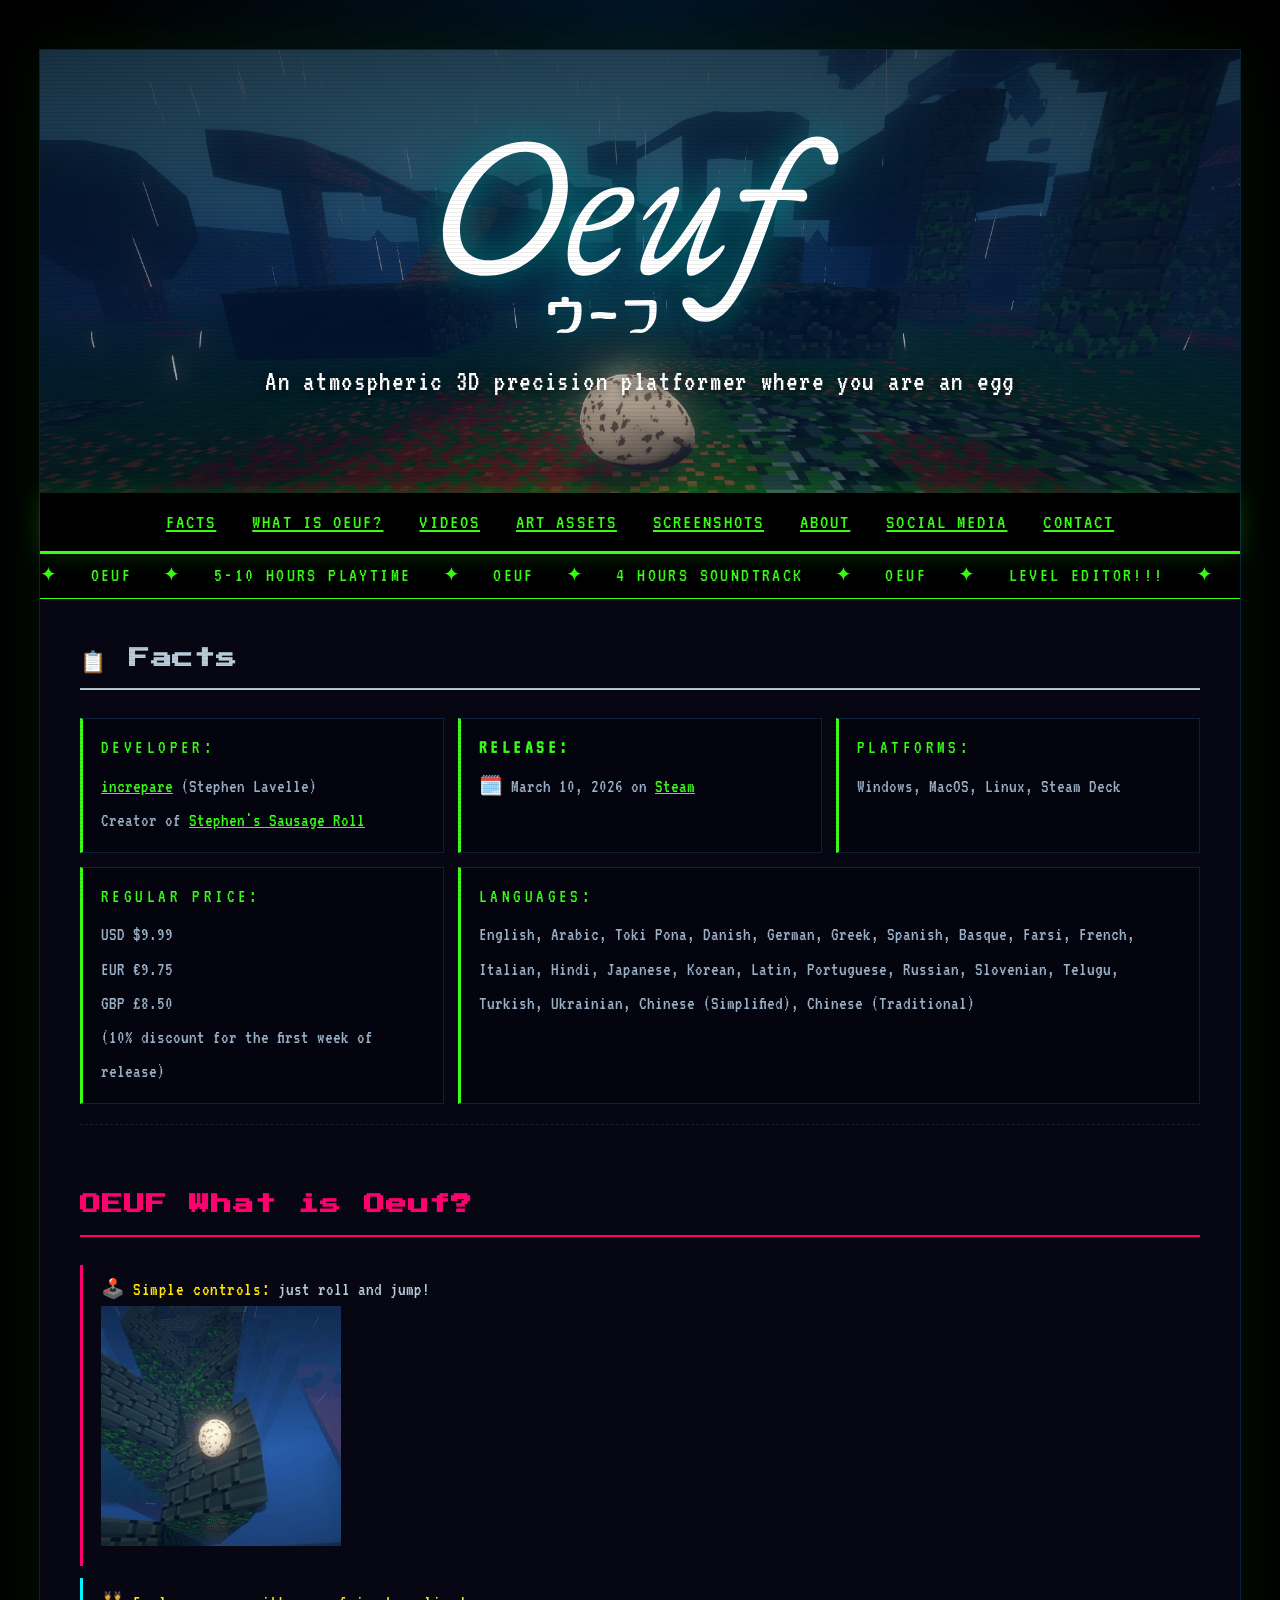
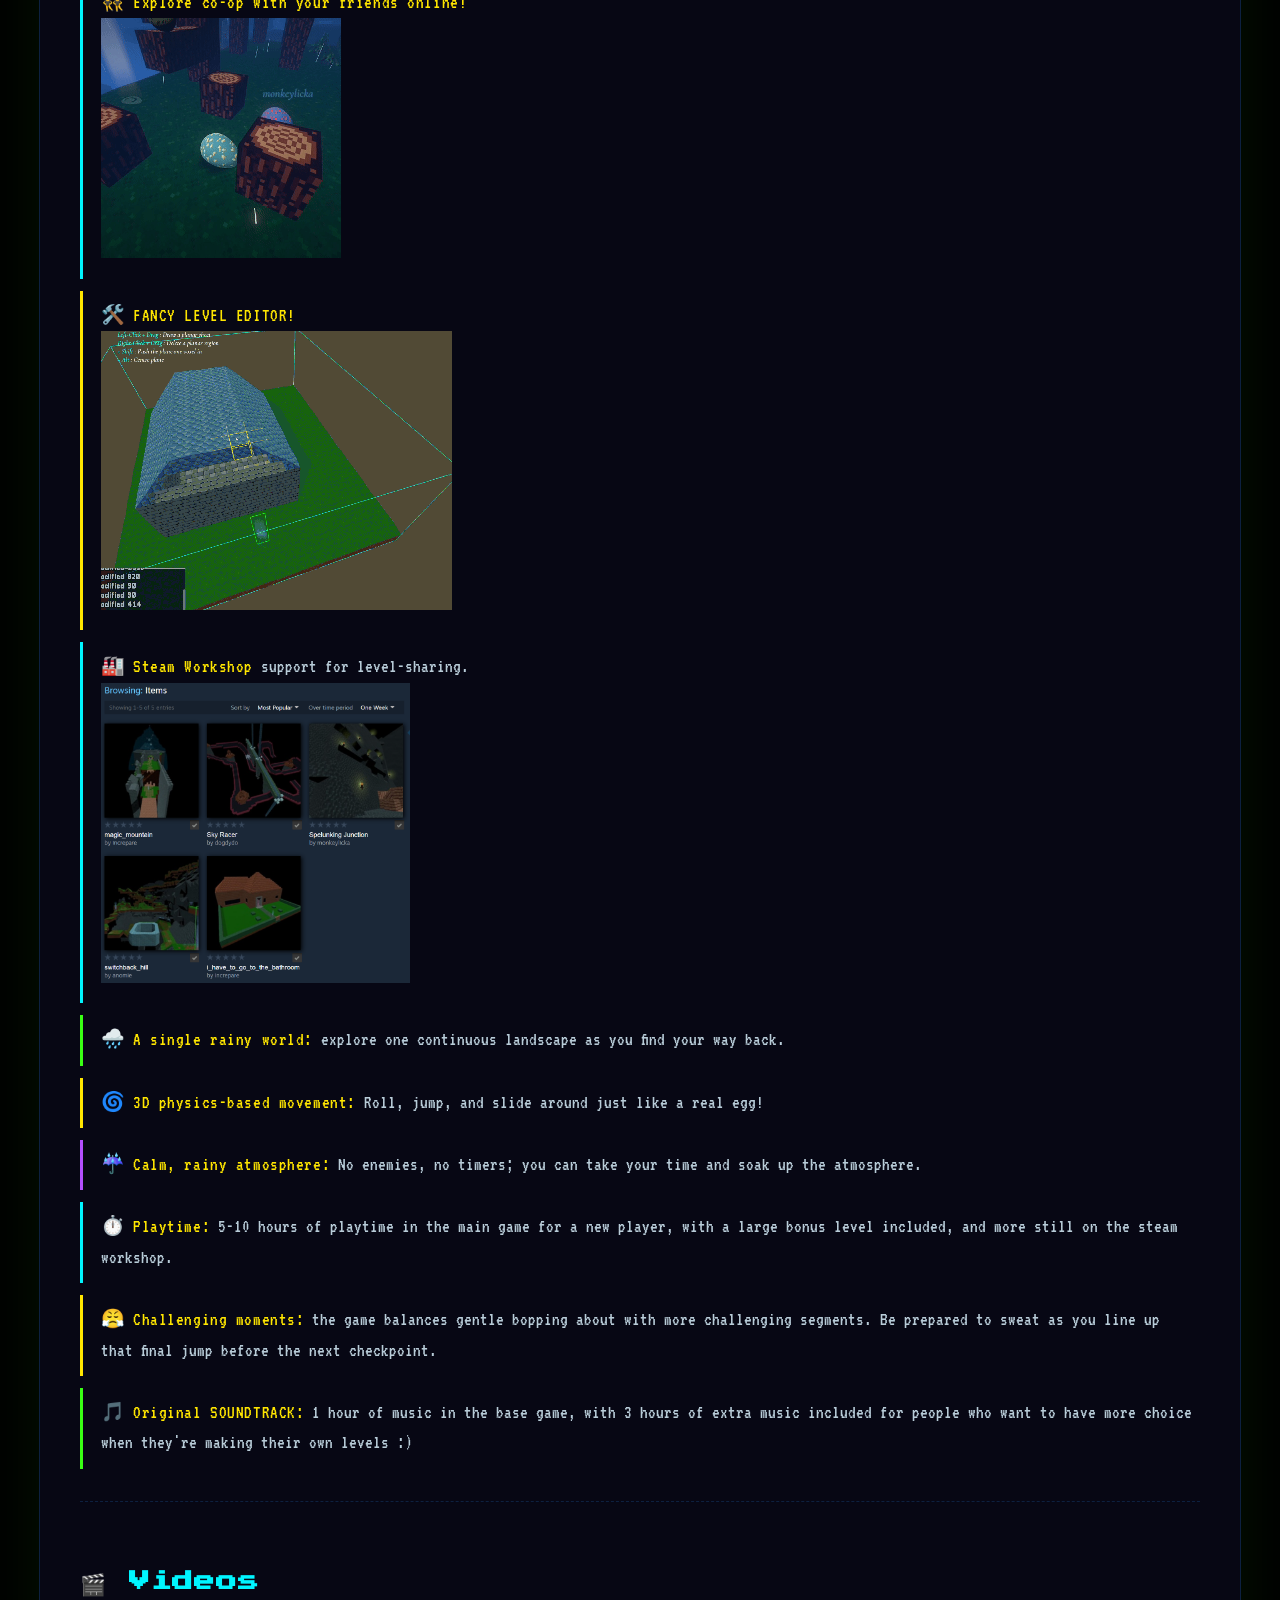
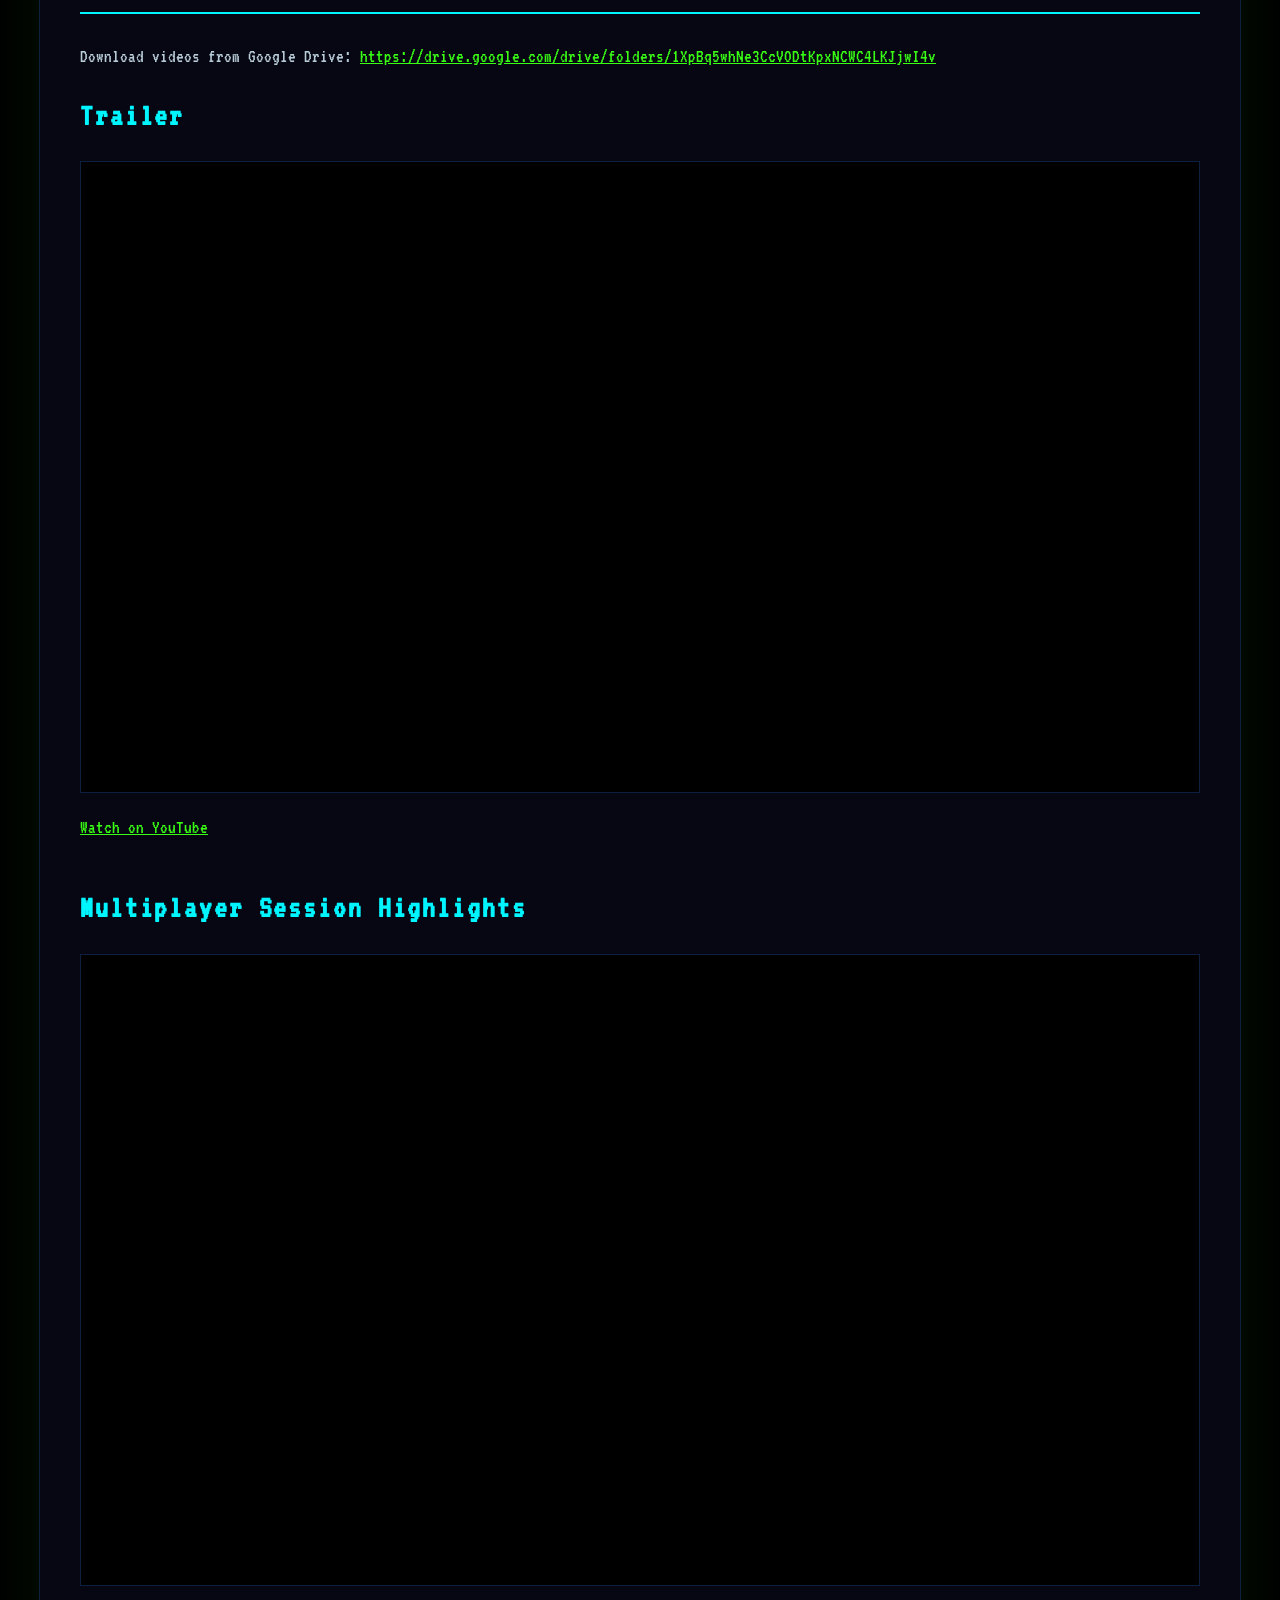
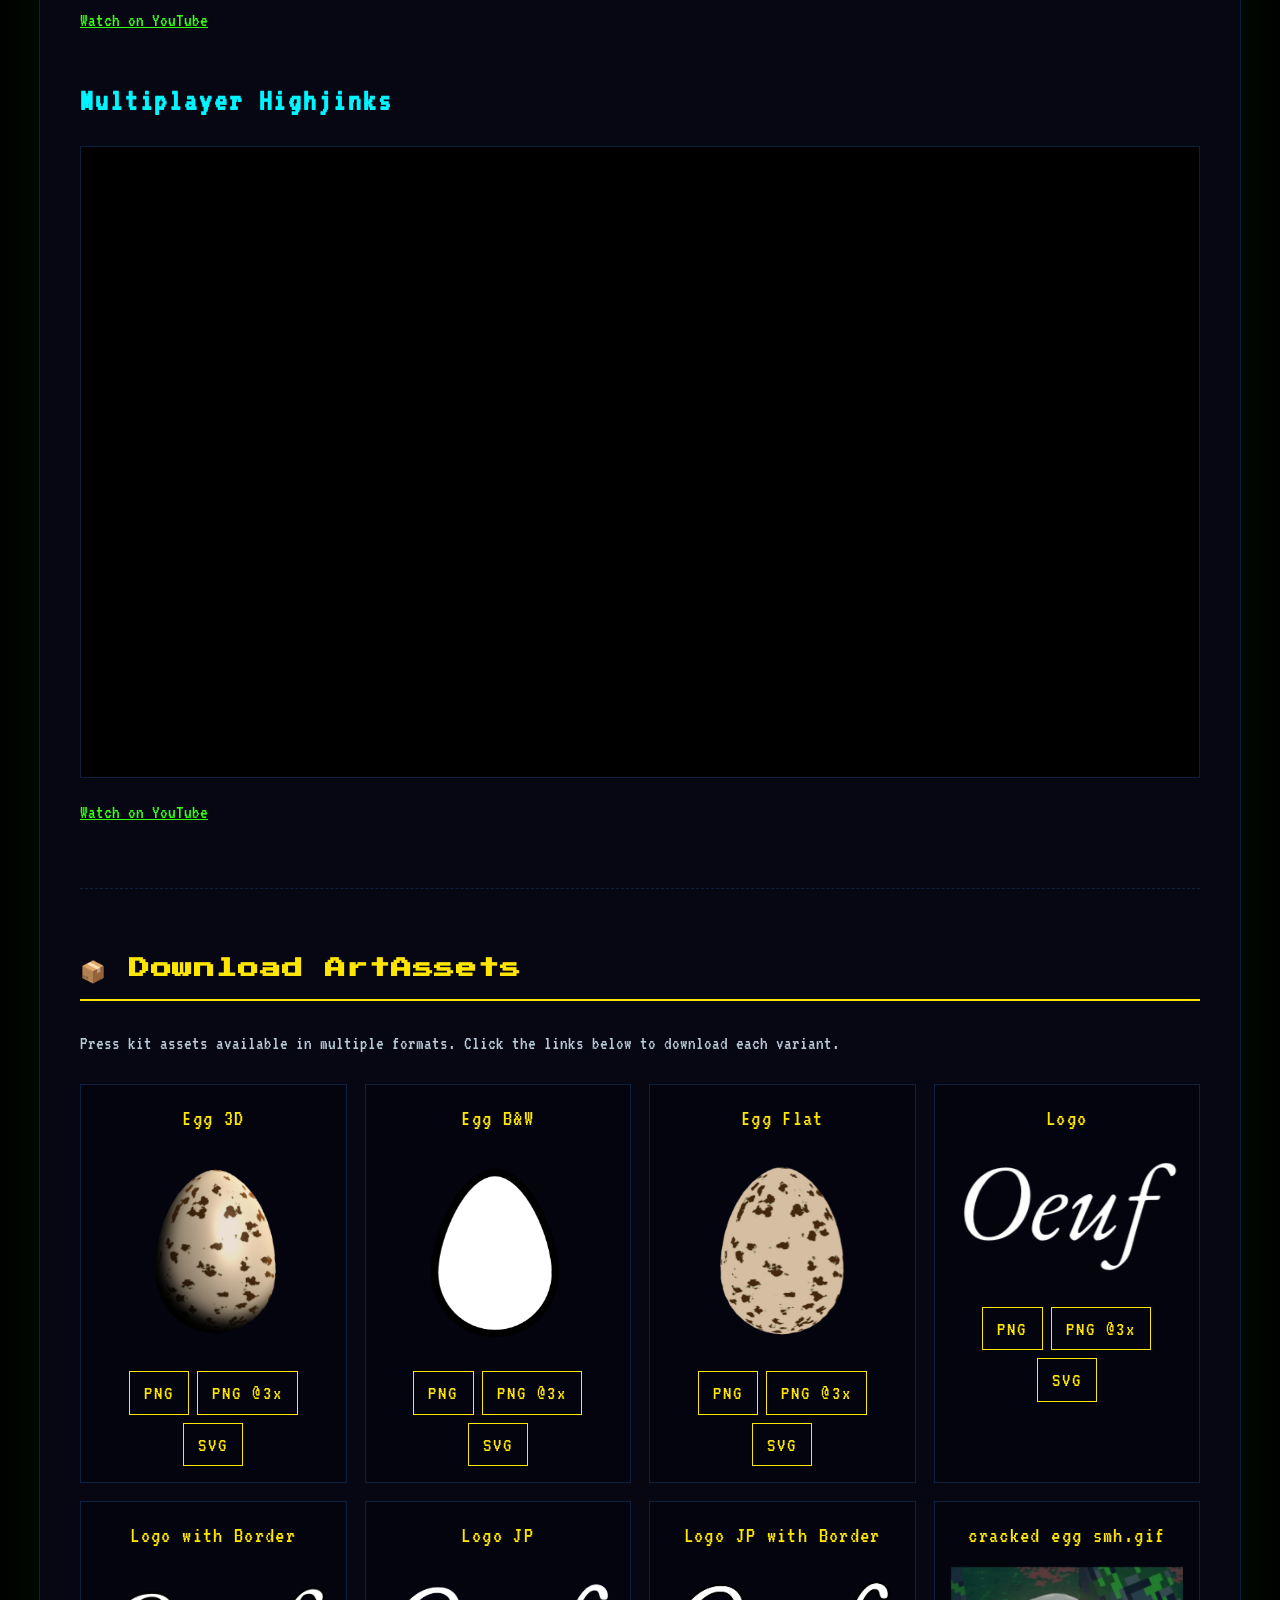
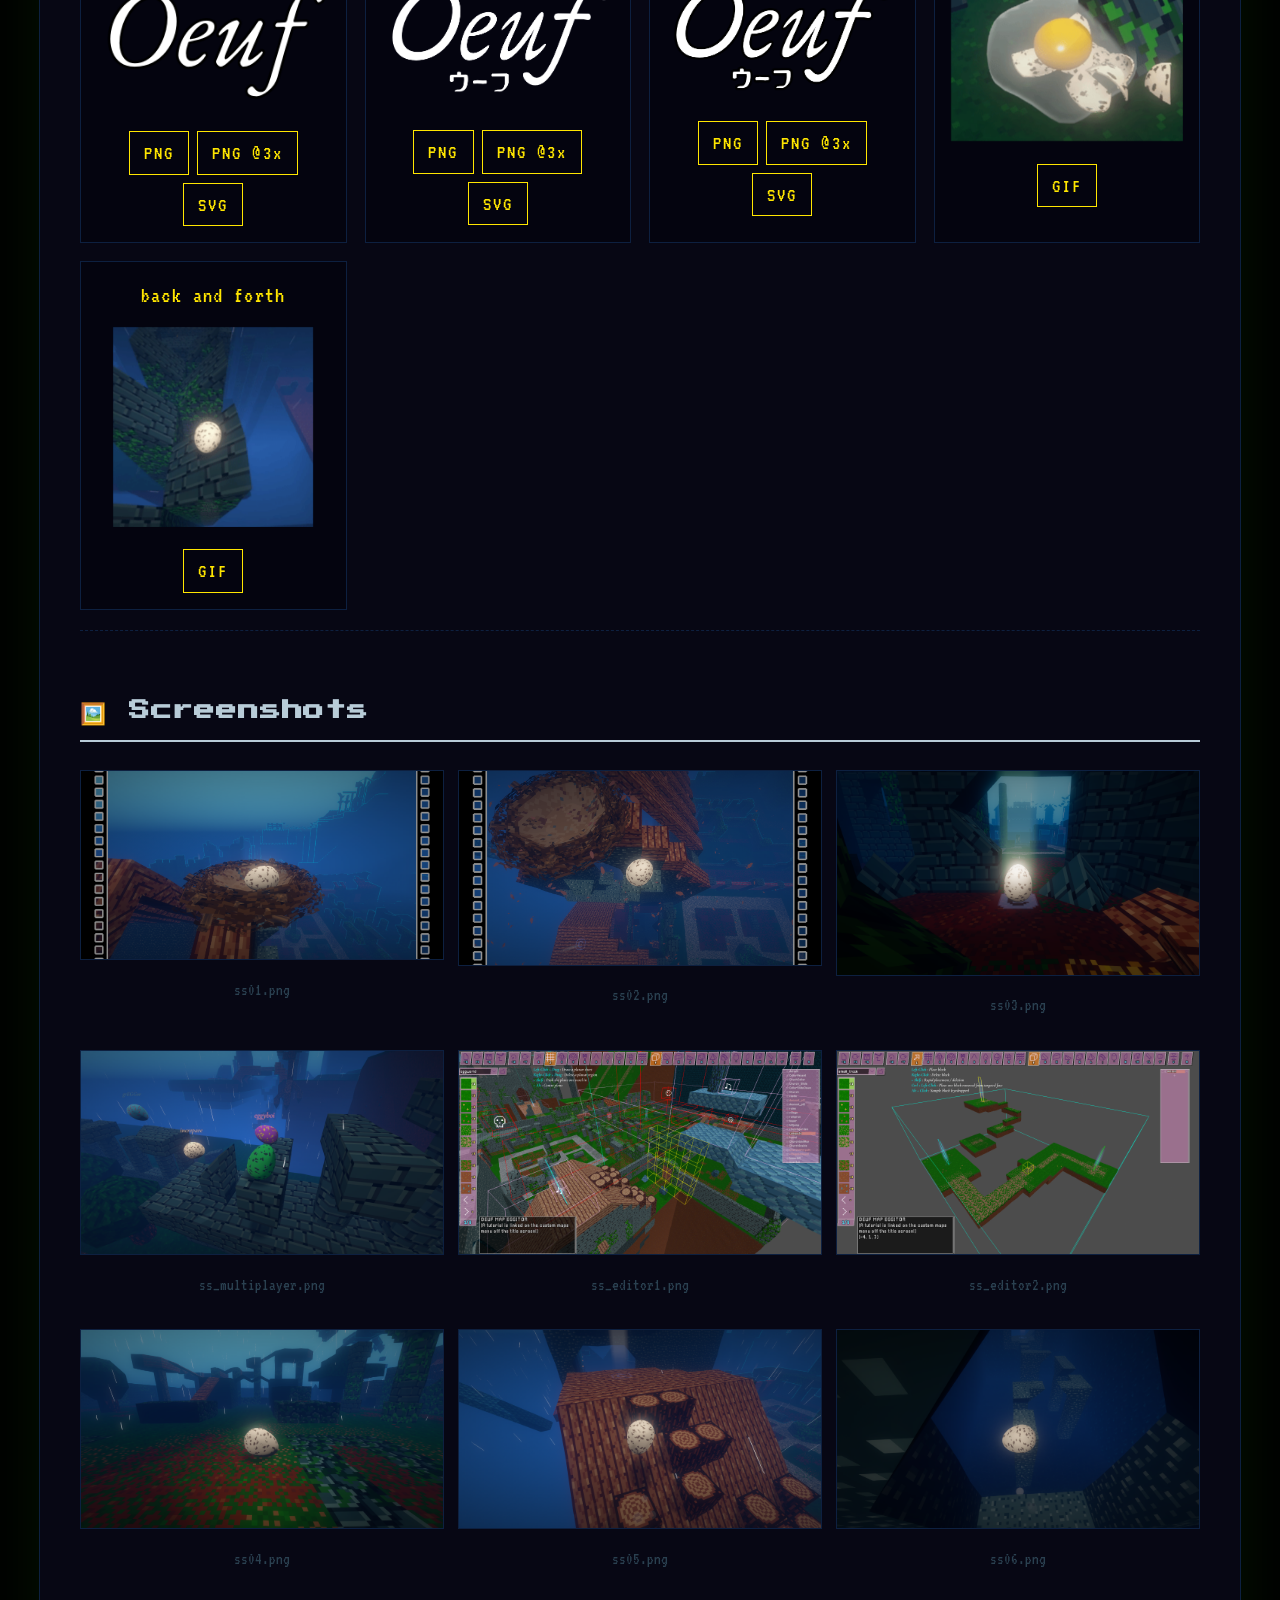
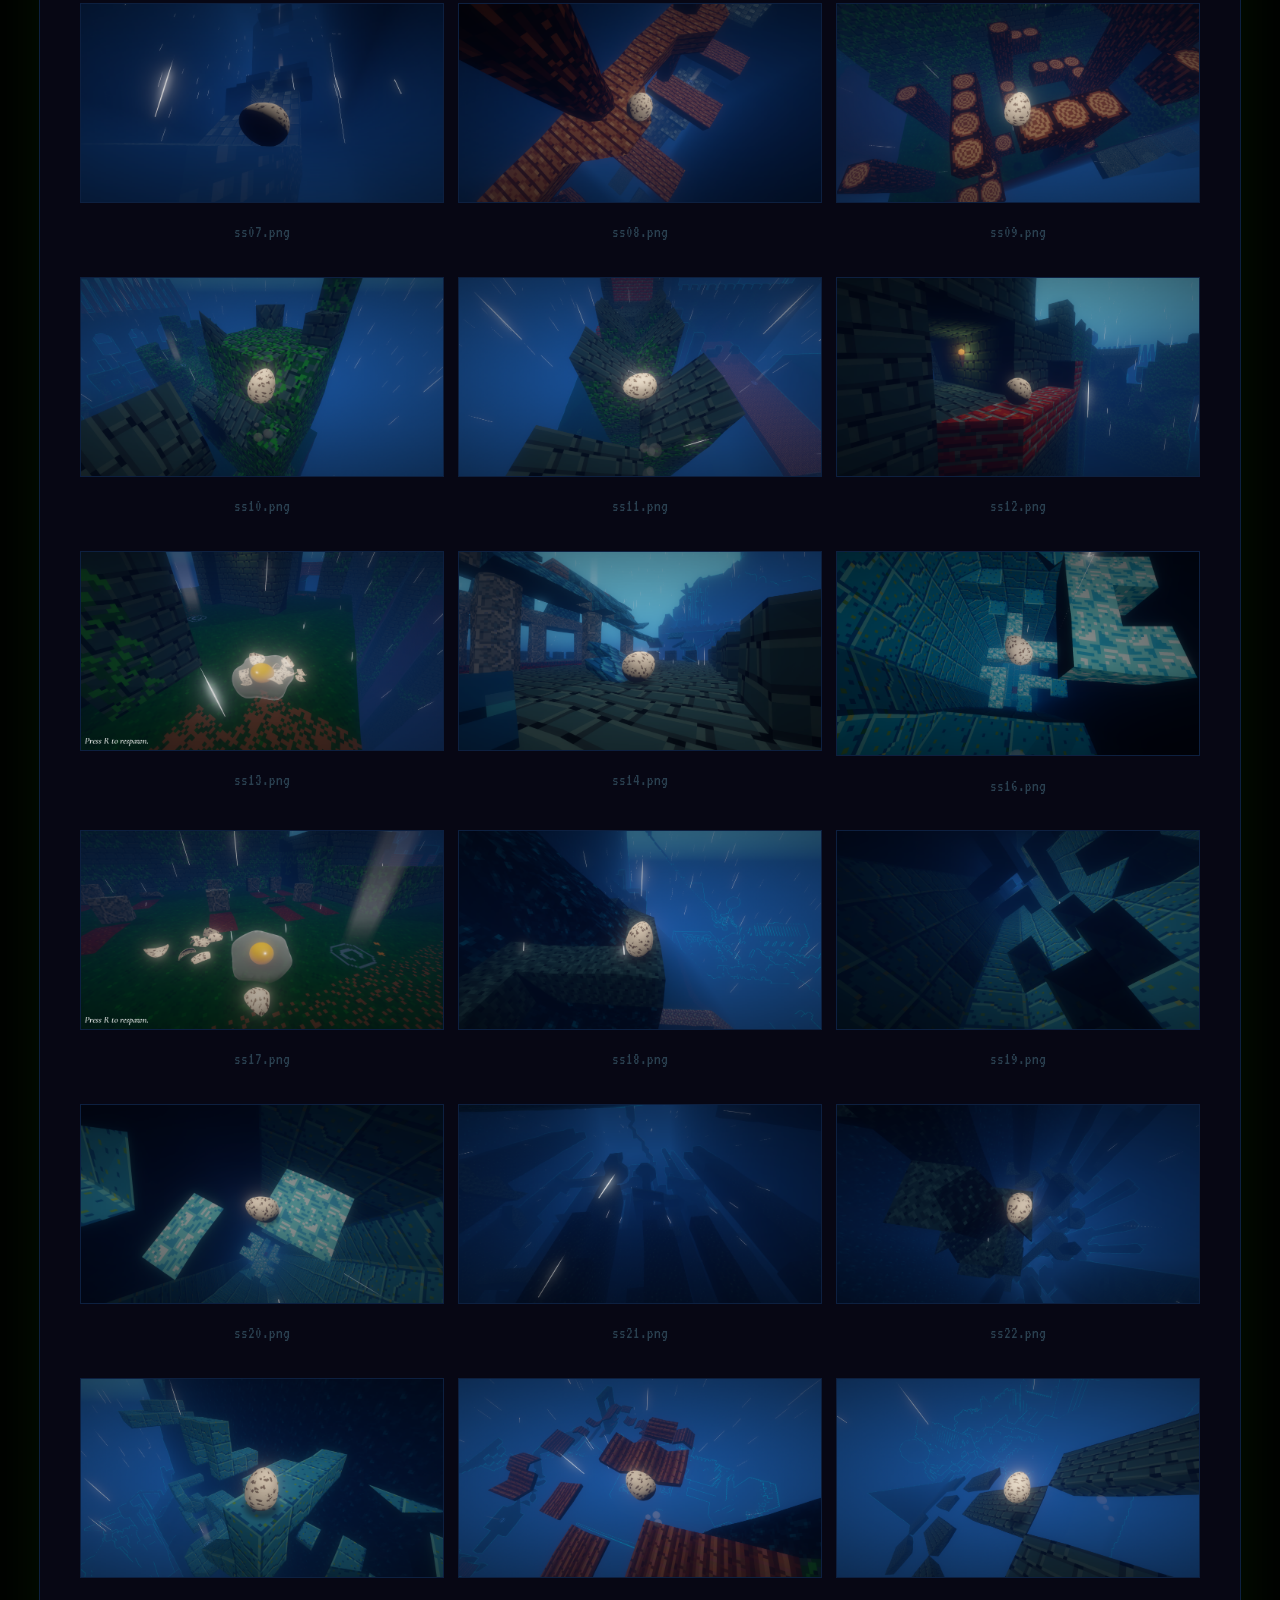
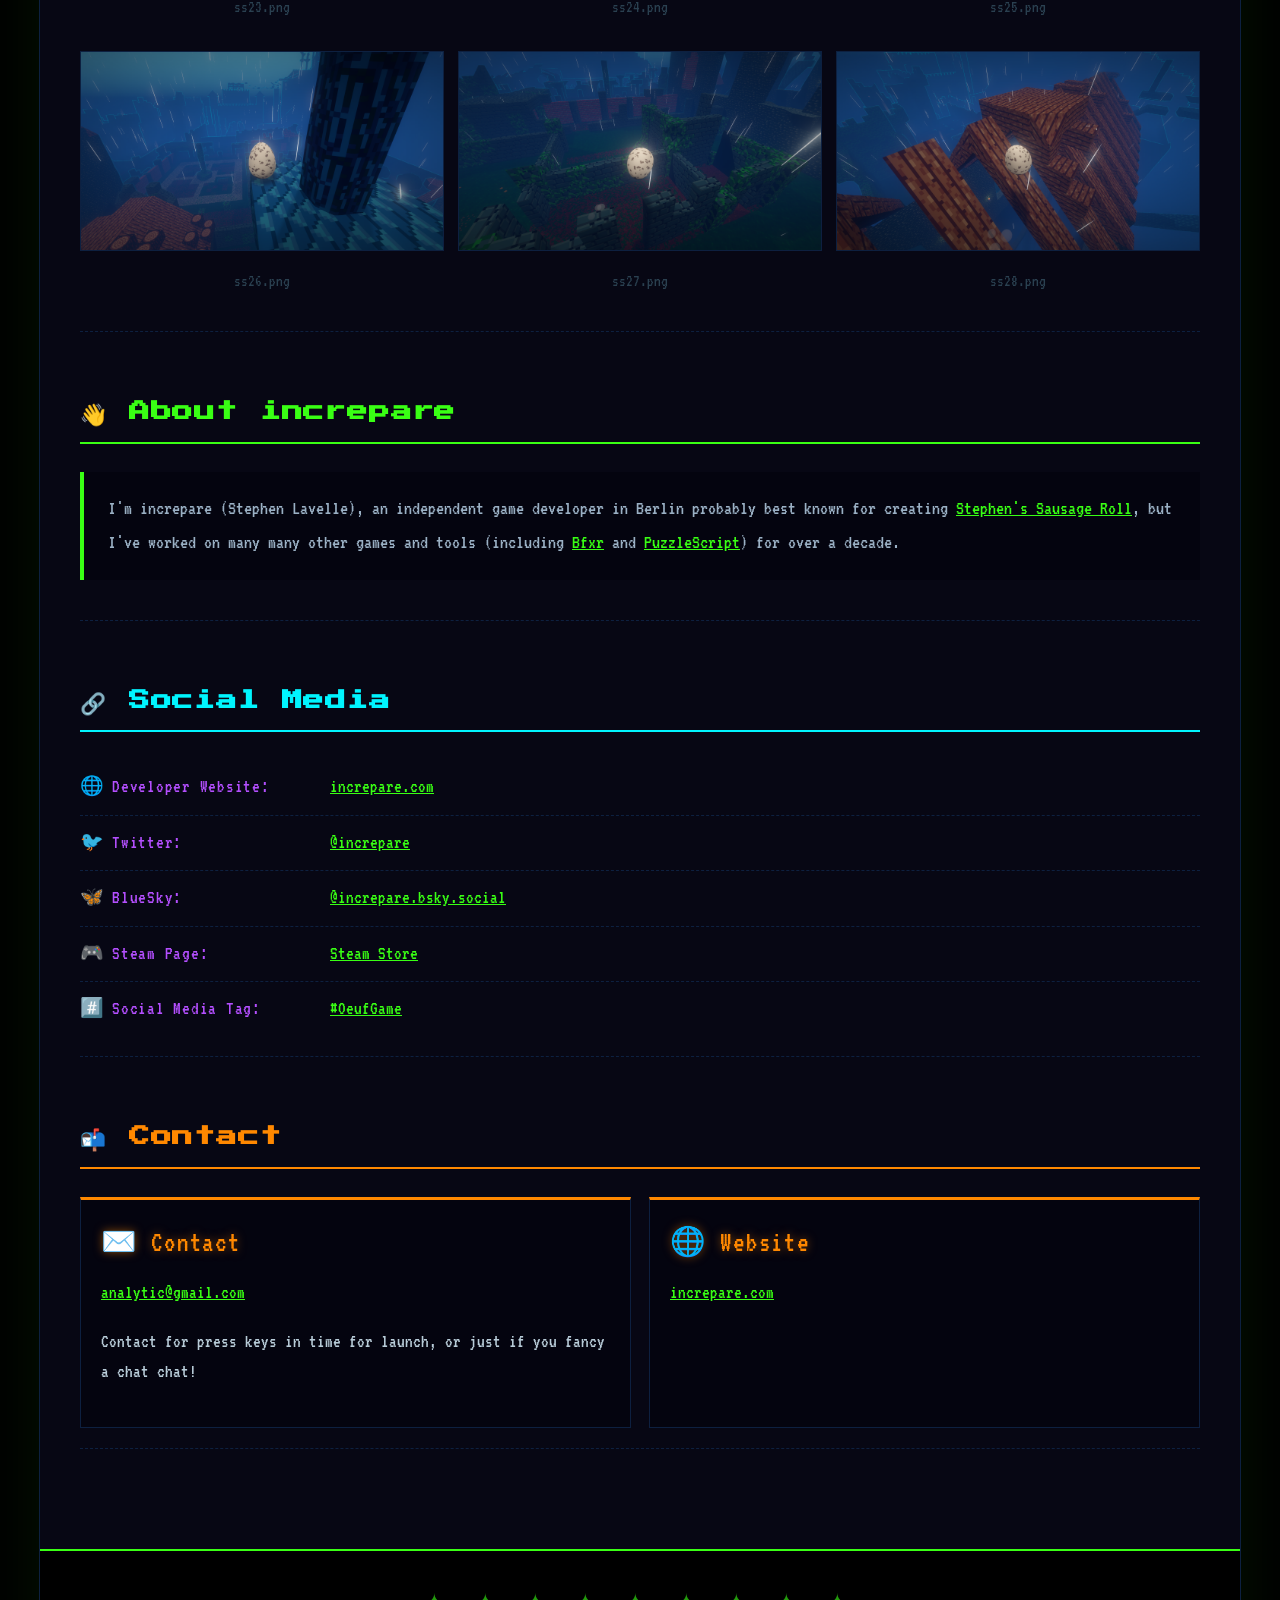
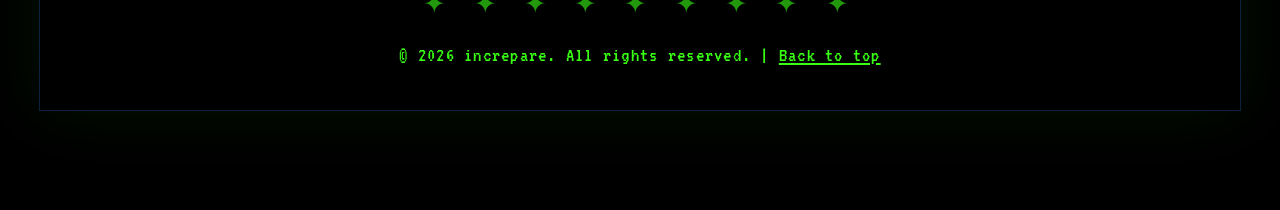
==== index.html @ 29a9c1d9 "Update index.html" ====
<!DOCTYPE html>
<html lang="en">
<head>
    <meta charset="UTF-8">
    <meta name="viewport" content="width=device-width, initial-scale=1.0">
    <meta name="description" content="Press Kit for Oeuf - An atmospheric 3D precision platformer by increpare">
    <title>Oeuf - Press Kit</title>
    <link rel="stylesheet" href="style.css">
    <link rel="preconnect" href="https://fonts.googleapis.com">
    <link rel="preconnect" href="https://fonts.gstatic.com" crossorigin>
    <link href="https://fonts.googleapis.com/css2?family=Press+Start+2P&family=VT323&display=swap" rel="stylesheet">
</head>
<body>
    <div class="container">
        <header>
            <img src="images/OeufJpLogo.svg" alt="Oeuf">
            <p class="tagline">An atmospheric 3D precision platformer where you are an egg</p>
        </header>

        <nav>
            <ul>
                <li><a href="#facts">Facts</a></li>
                <li><a href="#features">What is Oeuf?</a></li>
                <li><a href="#videos">Videos</a></li>
                <li><a href="#assets">Art Assets</a></li>
                <li><a href="#Screenshots">Screenshots</a></li>
                <li><a href="#about">About</a></li>
                <li><a href="#additional">Social Media</a></li>
                <li><a href="#contact">Contact</a></li>
            </ul>
        </nav>

        <div class="ticker-wrap">
            <div class="ticker-inner">
                <span class="ticker">✦ &nbsp; OEUF &nbsp; ✦ &nbsp; 5-10 HOURS PLAYTIME &nbsp; ✦ &nbsp; OEUF &nbsp; ✦ &nbsp; 4 HOURS SOUNDTRACK &nbsp; ✦ &nbsp; OEUF &nbsp; ✦ &nbsp; LEVEL EDITOR!!! &nbsp; ✦ &nbsp; OEUF &nbsp; ✦ &nbsp; STEAM WORKSHOP &nbsp; ✦ &nbsp; OEUF &nbsp; ✦ &nbsp; 5-10 HOURS PLAYTIME &nbsp; ✦ &nbsp; OEUF &nbsp; ✦ &nbsp; 4 HOURS SOUNDTRACK &nbsp; ✦ &nbsp; OEUF &nbsp; ✦ &nbsp; LEVEL EDITOR!!! &nbsp; ✦ &nbsp; OEUF &nbsp; ✦ &nbsp; STEAM WORKSHOP &nbsp; ✦ &nbsp;</span><span class="ticker">✦ &nbsp; OEUF &nbsp; ✦ &nbsp; 5-10 HOURS PLAYTIME &nbsp; ✦ &nbsp; OEUF &nbsp; ✦ &nbsp; 4 HOURS SOUNDTRACK &nbsp; ✦ &nbsp; OEUF &nbsp; ✦ &nbsp; LEVEL EDITOR!!! &nbsp; ✦ &nbsp; OEUF &nbsp; ✦ &nbsp; STEAM WORKSHOP &nbsp; ✦ &nbsp; OEUF &nbsp; ✦ &nbsp; 5-10 HOURS PLAYTIME &nbsp; ✦ &nbsp; OEUF &nbsp; ✦ &nbsp; 4 HOURS SOUNDTRACK &nbsp; ✦ &nbsp; OEUF &nbsp; ✦ &nbsp; LEVEL EDITOR!!! &nbsp; ✦ &nbsp; OEUF &nbsp; ✦ &nbsp; STEAM WORKSHOP &nbsp; ✦ &nbsp;</span>
            </div>
        </div>

        <main>
            <section id="facts">
                <h2>📋 Facts</h2>
                <div class="factsheet-grid">
                    <div class="fact-item">
                        <h3>Developer:</h3>
                        <p><a href="https://www.increpare.com">increpare</a> (Stephen Lavelle)<br>
                        Creator of <a href="https://store.steampowered.com/app/353540/Stephens_Sausage_Roll/">Stephen's Sausage Roll</a></p>
                    </div>
                    <div class="fact-item">
                        <h3><b>Release:</b></h3>
                        <p>🗓️ March 10, 2026 on <a href="https://store.steampowered.com/app/3831080/Oeuf/" target="_blank">Steam</a></p>
                    </div>
                    <div class="fact-item">
                        <h3>Platforms:</h3>
                        <p>Windows, MacOS, Linux, Steam Deck</p>
                    </div>

                    <div class="fact-item">
                        <h3>Regular Price:</h3>
                        <p>USD $9.99<br>
                        EUR €9.75<br>
                        GBP £8.50<br>
                        (10% discount for the first week of release)</p>
                    </div>
                    <div class="fact-item fact-item-wide">
                        <h3>Languages:</h3>
                        <p>English, Arabic, Toki Pona, Danish, German, Greek, Spanish, Basque, Farsi, French, Italian, Hindi, Japanese, Korean, Latin, Portuguese, Russian, Slovenian, Telugu, Turkish, Ukrainian, Chinese (Simplified), Chinese (Traditional)</p>
                    </div>
                </div>
            </section>

            <section id="features">
                <h2>OEUF What is Oeuf?</h2>
                <ul class="features-list">
                    <li>🕹️ <strong>Simple controls:</strong> just roll and jump!<br>
                    <img src="assets/backforth.gif"></li>
                    <li>👯 <strong>Explore co-op with your friends online!</strong><br>
                    <img src="assets/multiplayer.gif"></li>
                    <li>🛠️ <strong>FANCY LEVEL EDITOR!</strong><br>
                    <img src="assets/editor_animation_sm.gif"></li>
                    <li>🏭 <strong>Steam Workshop</strong> support for level-sharing.<br>
                    <img src="images/workshop.png" height="300"></li>
                    <li>🌧️ <strong>A single rainy world:</strong> explore one continuous landscape as you find your way back.</li>
                    <li>🌀 <strong>3D physics-based movement:</strong> Roll, jump, and slide around just like a real egg!</li>
                    <li>☔ <strong>Calm, rainy atmosphere:</strong> No enemies, no timers; you can take your time and soak up the atmosphere.</li>
                    <li>⏱️ <strong>Playtime:</strong> 5-10 hours of playtime in the main game for a new player, with a large bonus level included, and more still on the steam workshop.</li>
                    <li>😤 <strong>Challenging moments:</strong> the game balances gentle bopping about with more challenging segments. Be prepared to sweat as you line up that final jump before the next checkpoint.</li>
                    <li>🎵 <strong>Original SOUNDTRACK:</strong> 1 hour of music in the base game, with 3 hours of extra music included for people who want to have more choice when they're making their own levels :)</li>
                </ul>
            </section>


            <section id="videos">
                <h2>🎬 Videos</h2>
                <p>Download videos from Google Drive: <a href="https://drive.google.com/drive/folders/1XpBq5whNe3CcVODtKpxNCWC4LKJjwI4v?usp=sharing" target="_blank">https://drive.google.com/drive/folders/1XpBq5whNe3CcVODtKpxNCWC4LKJjwI4v</a></p>

                <div class="video-item">
                    <h3>Trailer</h3>
                    
                    <div class="video-embed">
                        <iframe width="560" height="315" src="https://www.youtube.com/embed/gvrTzAA374o?si=YtjkuZ95uOL0kOFa" title="YouTube video player" frameborder="0" allow="accelerometer; autoplay; clipboard-write; encrypted-media; gyroscope; picture-in-picture; web-share" referrerpolicy="strict-origin-when-cross-origin" allowfullscreen></iframe>
                    </div>
                    <p><a href="https://www.youtube.com/watch?v=gvrTzAA374o" target="_blank">Watch on YouTube</a></p>
                </div>

                <div class="video-item">
                    <h3>Multiplayer Session Highlights</h3>
                    <div class="video-embed">
                        <iframe width="560" height="315" src="https://www.youtube.com/embed/ZR_ekYjIy0M" allow="accelerometer; autoplay; clipboard-write; encrypted-media; gyroscope; picture-in-picture" allowfullscreen></iframe>
                    </div>
                    <p><a href="https://www.youtube.com/watch?v=ZR_ekYjIy0M" target="_blank">Watch on YouTube</a></p>
                </div>
                
                <div class="video-item">
                    <h3>Multiplayer Highjinks</h3>
                    <div class="video-embed">
                        <iframe width="560" height="315" src="https://www.youtube.com/embed/OyWo1R-cI4g" allow="accelerometer; autoplay; clipboard-write; encrypted-media; gyroscope; picture-in-picture" allowfullscreen></iframe>
                    </div>
                    <p><a href="https://www.youtube.com/watch?v=OyWo1R-cI4g" target="_blank">Watch on YouTube</a></p>
                </div>

            </section>

            <section id="assets">
                <h2>📦 Download ArtAssets</h2>
                <p>Press kit assets available in multiple formats. Click the links below to download each variant.</p>
                
                <div class="assets-grid">
                    <div class="asset-item">
                        <h3>Egg 3D</h3>
                        <img src="assets/Egg_3D.png" alt="Egg 3D">
                        <div class="asset-links">
                            <a href="assets/Egg_3D.png" download>PNG</a>
                            <a href="assets/Egg_3D@3x.png" download>PNG @3x</a>
                            <a href="assets/Egg_3D.svg" download>SVG</a>
                        </div>
                    </div>
                    
                    <div class="asset-item">
                        <h3>Egg B&W</h3>
                        <img src="assets/Egg_BW.png" alt="Egg B&W">
                        <div class="asset-links">
                            <a href="assets/Egg_BW.png" download>PNG</a>
                            <a href="assets/Egg_BW@3x.png" download>PNG @3x</a>
                            <a href="assets/Egg_BW.svg" download>SVG</a>
                        </div>
                    </div>
                    
                    <div class="asset-item">
                        <h3>Egg Flat</h3>
                        <img src="assets/Egg_Flat.png" alt="Egg Flat">
                        <div class="asset-links">
                            <a href="assets/Egg_Flat.png" download>PNG</a>
                            <a href="assets/Egg_Flat@3x.png" download>PNG @3x</a>
                            <a href="assets/Egg_Flat.svg" download>SVG</a>
                        </div>
                    </div>
                    
                    <div class="asset-item">
                        <h3>Logo</h3>
                        <img src="assets/Logo.png" alt="Logo">
                        <div class="asset-links">
                            <a href="assets/Logo.png" download>PNG</a>
                            <a href="assets/Logo@3x.png" download>PNG @3x</a>
                            <a href="assets/Logo.svg" download>SVG</a>
                        </div>
                    </div>
                    
                    <div class="asset-item">
                        <h3>Logo with Border</h3>
                        <img src="assets/Logo_Border.png" alt="Logo with Border">
                        <div class="asset-links">
                            <a href="assets/Logo_Border.png" download>PNG</a>
                            <a href="assets/Logo_Border@3x.png" download>PNG @3x</a>
                            <a href="assets/Logo_Border.svg" download>SVG</a>
                        </div>
                    </div>
                    
                    <div class="asset-item">
                        <h3>Logo JP</h3>
                        <img src="assets/Logo_JP.png" alt="Logo JP">
                        <div class="asset-links">
                            <a href="assets/Logo_JP.png" download>PNG</a>
                            <a href="assets/Logo_JP@3x.png" download>PNG @3x</a>
                            <a href="assets/Logo_JP.svg" download>SVG</a>
                        </div>
                    </div>
                    
                    <div class="asset-item">
                        <h3>Logo JP with Border</h3>
                        <img src="assets/Logo_JP_Border.png" alt="Logo JP with Border">
                        <div class="asset-links">
                            <a href="assets/Logo_JP_Border.png" download>PNG</a>
                            <a href="assets/Logo_JP_Border@3x.png" download>PNG @3x</a>
                            <a href="assets/Logo_JP_Border.svg" download>SVG</a>
                        </div>
                    </div>

                    <div class="asset-item">
                        <h3>cracked egg smh.gif</h3>
                        <img src="assets/cracked-egg.gif" alt="cracked-egg.gif">
                        <div class="asset-links">
                            <a href="assets/cracked-egg.gif" download>GIF</a>
                        </div>
                    </div>

                    <div class="asset-item">
                        <h3>back and forth</h3>
                        <img src="assets/backforth.gif" alt="backforth.gif">
                        <div class="asset-links">
                            <a href="assets/backforth.gif" download>GIF</a>
                        </div>
                    </div>
                </div>
            </section>

            <section id="Screenshots">
                <h2>🖼️ Screenshots</h2>
                
                <div class="image-grid">
                    <div class="image-item">
                        <a href="images/ss01.png" target="_blank">
                            <img src="images/ss01.png" alt="Screenshot 1">
                        </a>
                        <p>ss01.png</p>
                    </div>
                    <div class="image-item">
                        <a href="images/ss02.png" target="_blank">
                            <img src="images/ss02.png" alt="Screenshot 2">
                        </a>
                        <p>ss02.png</p>
                    </div>
                    <div class="image-item">
                        <a href="images/ss03.png" target="_blank">
                            <img src="images/ss03.png" alt="Screenshot 3">
                        </a>
                        <p>ss03.png</p>
                    </div>
                    <div class="image-item">
                        <a href="images/ss_multiplayer.png" target="_blank">
                            <img src="images/ss_multiplayer.png" alt="Screenshot 3.1">
                        </a>
                        <p>ss_multiplayer.png</p>
                    </div>
                    <div class="image-item">
                        <a href="images/ss_editor1.png" target="_blank">
                            <img src="images/ss_editor1.png" alt="Screenshot 3.2">
                        </a>
                        <p>ss_editor1.png</p>
                    </div>
                    <div class="image-item">
                        <a href="images/ss_editor2.png" target="_blank">
                            <img src="images/ss_editor2.png" alt="Screenshot 3.3">
                        </a>
                        <p>ss_editor2.png</p>
                    </div>
                    <div class="image-item">
                        <a href="images/ss04.png" target="_blank">
                            <img src="images/ss04.png" alt="Screenshot 4">
                        </a>
                        <p>ss04.png</p>
                    </div>
                    <div class="image-item">
                        <a href="images/ss05.png" target="_blank">
                            <img src="images/ss05.png" alt="Screenshot 5">
                        </a>
                        <p>ss05.png</p>
                    </div>
                    <div class="image-item">
                        <a href="images/ss06.png" target="_blank">
                            <img src="images/ss06.png" alt="Screenshot 6">
                        </a>
                        <p>ss06.png</p>
                    </div>
                    <div class="image-item">
                        <a href="images/ss07.png" target="_blank">
                            <img src="images/ss07.png" alt="Screenshot 7">
                        </a>
                        <p>ss07.png</p>
                    </div>
                    <div class="image-item">
                        <a href="images/ss08.png" target="_blank">
                            <img src="images/ss08.png" alt="Screenshot 8">
                        </a>
                        <p>ss08.png</p>
                    </div>
                    <div class="image-item">
                        <a href="images/ss09.png" target="_blank">
                            <img src="images/ss09.png" alt="Screenshot 9">
                        </a>
                        <p>ss09.png</p>
                    </div>
                    <div class="image-item">
                        <a href="images/ss10.png" target="_blank">
                            <img src="images/ss10.png" alt="Screenshot 10">
                        </a>
                        <p>ss10.png</p>
                    </div>
                    <div class="image-item">
                        <a href="images/ss11.png" target="_blank">
                            <img src="images/ss11.png" alt="Screenshot 11">
                        </a>
                        <p>ss11.png</p>
                    </div>
                    <div class="image-item">
                        <a href="images/ss12.png" target="_blank">
                            <img src="images/ss12.png" alt="Screenshot 12">
                        </a>
                        <p>ss12.png</p>
                    </div>
                    <div class="image-item">
                        <a href="images/ss13.png" target="_blank">
                            <img src="images/ss13.png" alt="Screenshot 13">
                        </a>
                        <p>ss13.png</p>
                    </div>
                    <div class="image-item">
                        <a href="images/ss14.png" target="_blank">
                            <img src="images/ss14.png" alt="Screenshot 14">
                        </a>
                        <p>ss14.png</p>
                    </div>
                    
                    <div class="image-item">
                        <a href="images/ss16.png" target="_blank">
                            <img src="images/ss16.png" alt="Screenshot 16">
                        </a>
                        <p>ss16.png</p>
                    </div>
                    <div class="image-item">
                        <a href="images/ss17.png" target="_blank">
                            <img src="images/ss17.png" alt="Screenshot 17">
                        </a>
                        <p>ss17.png</p>
                    </div>
                    <div class="image-item">
                        <a href="images/ss18.png" target="_blank">
                            <img src="images/ss18.png" alt="Screenshot 18">
                        </a>
                        <p>ss18.png</p>
                    </div>
                    <div class="image-item">
                        <a href="images/ss19.png" target="_blank">
                            <img src="images/ss19.png" alt="Screenshot 19">
                        </a>
                        <p>ss19.png</p>
                    </div>
                    <div class="image-item">
                        <a href="images/ss20.png" target="_blank">
                            <img src="images/ss20.png" alt="Screenshot 20">
                        </a>
                        <p>ss20.png</p>
                    </div>
                    <div class="image-item">
                        <a href="images/ss21.png" target="_blank">
                            <img src="images/ss21.png" alt="Screenshot 21">
                        </a>
                        <p>ss21.png</p>
                    </div>
                    <div class="image-item">
                        <a href="images/ss22.png" target="_blank">
                            <img src="images/ss22.png" alt="Screenshot 22">
                        </a>
                        <p>ss22.png</p>
                    </div>
                    <div class="image-item">
                        <a href="images/ss23.png" target="_blank">
                            <img src="images/ss23.png" alt="Screenshot 23">
                        </a>
                        <p>ss23.png</p>
                    </div>
                    <div class="image-item">
                        <a href="images/ss24.png" target="_blank">
                            <img src="images/ss24.png" alt="Screenshot 24">
                        </a>
                        <p>ss24.png</p>
                    </div>
                    <div class="image-item">
                        <a href="images/ss25.png" target="_blank">
                            <img src="images/ss25.png" alt="Screenshot 25">
                        </a>
                        <p>ss25.png</p>
                    </div>
                    <div class="image-item">
                        <a href="images/ss26.png" target="_blank">
                            <img src="images/ss26.png" alt="Screenshot 26">
                        </a>
                        <p>ss26.png</p>
                    </div>
                    <div class="image-item">
                        <a href="images/ss27.png" target="_blank">
                            <img src="images/ss27.png" alt="Screenshot 27">
                        </a>
                        <p>ss27.png</p>
                    </div>
                    <div class="image-item">
                        <a href="images/ss28.png" target="_blank">
                            <img src="images/ss28.png" alt="Screenshot 28">
                        </a>
                        <p>ss28.png</p>
                    </div>
                </div>
            </section>


            <section id="about">
                <h2>👋 About increpare</h2>
                
                <p class="boilerplate">I'm increpare (Stephen Lavelle), an independent game developer in Berlin probably best known for creating <a href="https://store.steampowered.com/app/353540/Stephens_Sausage_Roll/">Stephen's Sausage Roll</a>, but I've worked on many many other games and tools (including <a href="https://www.bfxr.net/">Bfxr</a> and <a href="https://www.puzzlescript.net/">PuzzleScript</a>) for over a decade.</p>
    
            </section>


            <section id="additional">
                <h2>🔗 Social Media</h2>
                <ul class="links-list">
                    <li>🌐 <strong>Developer Website:</strong> <a href="https://www.increpare.com" target="_blank">increpare.com</a></li>
                    <li>🐦 <strong>Twitter:</strong> <a href="https://www.x.com/increpare" target="_blank">@increpare</a></li>
                    <li>🦋 <strong>BlueSky:</strong> <a href="https://bsky.app/profile/increpare.bsky.social" target="_blank">@increpare.bsky.social</a></li>
                    <li>🎮 <strong>Steam Page:</strong> <a href="https://store.steampowered.com/app/3831080/Oeuf/" target="_blank">Steam Store</a></li>
                    <li>#️⃣ <strong>Social Media Tag:</strong> <a href="https://x.com/search?q=%23OeufGame&src=typed_query">#OeufGame</a></li>
                </ul>
            </section>

            <section id="contact">
                <h2>📬 Contact</h2>
                
                <div class="contact-grid">
                    <div class="contact-item">
                        <h3>✉️ Contact</h3>
                        <p><a href="mailto:analytic@gmail.com">analytic@gmail.com</a></p>
                        <p>Contact for press keys in time for launch, or just if you fancy a chat chat!</p>
                    </div>
                    
                    <div class="contact-item">
                        <h3>🌐 Website</h3>
                        <p>
                            <a href="https://www.increpare.com" target="_blank">increpare.com</a>
                        </p>
                    </div>
                </div>
            </section>
        </main>

        <footer>
            <p class="footer-stars">✦ ✦ ✦ ✦ ✦ ✦ ✦ ✦ ✦</p>
            <p>&copy; 2026 increpare. All rights reserved. | <a href="#top">Back to top</a></p>
        </footer>
    </div>
</body>
</html>
---- style.css ----
* {
    margin: 0;
    padding: 0;
    box-sizing: border-box;
}

body::after {
    content: '';
    position: fixed;
    inset: 0;
    background: repeating-linear-gradient(
        0deg,
        transparent 0px,
        transparent 3px,
        rgba(0, 0, 0, 0.07) 3px,
        rgba(0, 0, 0, 0.07) 4px
    );
    pointer-events: none;
    z-index: 9999;
}

body {
    font-family: 'VT323', 'Courier New', monospace;
    font-size: 19px;
    line-height: 1.6;
    color: #b8ccd8;
    background-color: #010108;
    background-image: radial-gradient(ellipse at 50% 0%, #001830 0%, #000 65%);
}

html {
    scroll-padding-top: 0px;
}

a {
    color: #39ff14;
    transition: color 0.15s, text-shadow 0.15s;
}

a:hover {
    color: #ff006e;
    text-shadow: 0 0 8px #ff006e;
    text-decoration: underline;
}

.container {
    max-width: 1200px;
    margin: 0 auto;
    background-color: #070714;
    box-shadow:
        0 0 0 1px #0d2040,
        0 0 60px rgba(57, 255, 20, 0.08),
        0 0 120px rgba(0, 0, 0, 0.8);
}

header {
    background: url("images/ss04.png");
    background-size: cover;
    color: #fff;
    padding: 80px 40px 60px;
    text-align: center;
    position: relative;
}

header::before {
    content: '';
    position: absolute;
    inset: 0;
    background: linear-gradient(to bottom, rgba(0,5,20,0.5) 0%, rgba(0,0,0,0.0) 100%);
    pointer-events: none;
}

header > * {
    position: relative;
    z-index: 1;
}

header img {
    max-width: 420px;
    width: 100%;
    filter:
        drop-shadow(0 0 18px rgba(0, 245, 255, 0.55))
        drop-shadow(0 0 40px rgba(0, 245, 255, 0.2))
        drop-shadow(0 4px 20px rgba(0,0,0,0.9));
}

@keyframes rainbow {
    0%   { color: #ff006e; }
    16%  { color: #ff8800; }
    33%  { color: #ffe600; }
    50%  { color: #39ff14; }
    66%  { color: #00f5ff; }
    83%  { color: #b44fff; }
    100% { color: #ff006e; }
}

.tagline {
    font-family: 'VT323', monospace;
    font-size: 1.5em;
    animation: rainbow 5s linear infinite;
    text-shadow: 0 2px 12px rgba(0,0,0,0.95);
    display: inline-block;
    margin-top: 12px;
    letter-spacing: 0.06em;
}

.ticker-wrap {
    background-color: #000;
    border-top: 1px solid #39ff14;
    border-bottom: 1px solid #39ff14;
    padding: 6px 0;
    overflow: hidden;
    white-space: nowrap;
}

.ticker-inner {
    display: inline-block;
    animation: ticker-scroll 40s linear infinite;
}

.ticker {
    display: inline-block;
    color: #39ff14;
    font-family: 'VT323', monospace;
    font-size: 1.05em;
    letter-spacing: 0.12em;
}

@keyframes ticker-scroll {
    0%   { transform: translateX(0); }
    100% { transform: translateX(-50%); }
}

nav {
    background-color: #000;
    padding: 0;
    position: sticky;
    top: 0;
    z-index: 10002;
    border-bottom: 2px solid #39ff14;
    box-shadow: 0 2px 24px rgba(57, 255, 20, 0.18);
}

nav ul {
    list-style: none;
    display: flex;
    flex-wrap: wrap;
    justify-content: center;
}

nav li {
    margin: 0;
}

nav a {
    display: block;
    color: #39ff14;
    font-family: 'VT323', monospace;
    font-size: 1.1em;
    padding: 12px 18px;
    letter-spacing: 0.1em;
    text-transform: uppercase;
    transition: background-color 0.15s, color 0.15s, text-shadow 0.15s;
}

nav a:hover {
    background-color: #39ff14;
    color: #000;
    text-shadow: none;
    text-decoration: none;
}

main {
    padding: 40px;
}

h1 {
    margin-top: 2rem;
    margin-bottom: 2rem;
    text-align: center;
}

section {
    margin-bottom: 60px;
    scroll-margin-top: 72px;
    padding-bottom: 20px;
    border-bottom: 1px dashed #0d2040;
}

@keyframes neon-pulse {
    0%, 100% { text-shadow: 0 0 4px currentColor; }
    50%       { text-shadow: 0 0 2px currentColor, 0 0 2px currentColor; }
}

section h2 {
    font-family: 'Press Start 2P', 'Courier New', monospace;
    font-size: 1.1em;
    line-height: 1.9;
    padding-bottom: 10px;
    margin-bottom: 28px;
    border-bottom: 2px solid currentColor;
    letter-spacing: 0.04em;
    animation: neon-pulse 3s ease-in-out infinite;
}

#factsheet h2   { color: #39ff14; }
#features h2    { color: #ff006e; }
#videos h2      { color: #00f5ff; }
#assets h2      { color: #ffe600; }
#images h2      { color: #b44fff; }
#about h2       { color: #39ff14; }
#additional h2  { color: #00f5ff; }
#contact h2     { color: #ff8800; }

section h3 {
    font-family: 'VT323', monospace;
    font-size: 1.65em;
    color: #00f5ff;
    margin-top: 22px;
    margin-bottom: 12px;
    letter-spacing: 0.06em;
}

.factsheet-grid {
    display: grid;
    grid-template-columns: repeat(auto-fit, minmax(280px, 1fr));
    gap: 14px;
    margin-top: 24px;
}

.fact-item {
    padding: 14px 18px;
    background-color: #04040f;
    border: 1px solid #0d2040;
    border-left: 3px solid #39ff14;
}

.fact-item h3 {
    font-family: 'VT323', monospace;
    color: #39ff14;
    font-size: 1.0em;
    text-transform: uppercase;
    letter-spacing: 0.18em;
    margin-top: 0;
    margin-bottom: 6px;
    font-weight: normal;
}

.fact-item p {
    margin: 0;
    line-height: 1.8;
    color: #9ab0c4;
}

.fact-item-wide {
    grid-column: span 2;
}

.features-list {
    list-style: none;
    padding-left: 0;
}

.features-list li {
    padding: 10px 0 10px 18px;
    border-left: 3px solid #ff006e;
    margin-bottom: 12px;
    color: #b8ccd8;
}

.features-list li:nth-child(2n)  { border-left-color: #00f5ff; }
.features-list li:nth-child(3n)  { border-left-color: #ffe600; }
.features-list li:nth-child(5n)  { border-left-color: #39ff14; }
.features-list li:nth-child(7n)  { border-left-color: #b44fff; }

.features-list li strong {
    color: #ffe600;
    font-weight: normal;
    letter-spacing: 0.03em;
}

.features-list li:last-child {
    border-bottom: none;
}

.lead {
    font-size: 1.15em;
    line-height: 1.7;
    color: #9ab0c4;
    margin-bottom: 20px;
}

.note {
    font-style: italic;
    color: #3a5060;
    font-size: 0.95em;
}

.press-meta {
    display: flex;
    justify-content: space-between;
    align-items: flex-start;
    margin-bottom: 2rem;
    font-size: 0.9rem;
    color: #9ab0c4;
}

.press-meta-left  { text-align: left; }
.press-meta-right { text-align: right; }
.release-date, .release-origin { display: block; }
.press-recipient, .press-type  { font-weight: bold; }

.press-main-visual { width: 100%; margin: 20px 0; text-align: center; }
.press-main-visual img { max-width: 100%; height: auto; display: block; margin: 0 auto; }

.video-item {
    margin-bottom: 40px;
}

.video-item h3 {
    margin-top: 0;
}

.video-embed {
    position: relative;
    padding-bottom: 56.25%;
    height: 0;
    overflow: hidden;
    max-width: 100%;
    background-color: #000;
    margin: 20px 0;
    border: 1px solid #0d2040;
}

.video-embed iframe {
    position: absolute;
    top: 0;
    left: 0;
    width: 100%;
    height: 100%;
    border: none;
}

.assets-grid {
    display: grid;
    grid-template-columns: repeat(auto-fill, minmax(240px, 1fr));
    gap: 18px;
    margin-top: 24px;
}

.asset-item {
    text-align: center;
    padding: 16px;
    background-color: #04040f;
    border: 1px solid #0d2040;
    transition: border-color 0.2s, box-shadow 0.2s;
}

.asset-item:hover {
    border-color: #ffe600;
    box-shadow: 0 0 18px rgba(255, 230, 0, 0.2);
}

.asset-item h3 {
    font-family: 'VT323', monospace;
    color: #ffe600;
    font-size: 1.2em;
    margin-top: 0;
    margin-bottom: 12px;
    letter-spacing: 0.06em;
    font-weight: normal;
}

.asset-item img {
    width: 100%;
    height: auto;
    max-height: 200px;
    object-fit: contain;
    margin-bottom: 12px;
    position: relative;
    z-index: 10000;
}

.asset-links {
    display: flex;
    justify-content: center;
    gap: 8px;
    flex-wrap: wrap;
}

.asset-links a {
    display: inline-block;
    padding: 4px 14px;
    background-color: transparent;
    color: #ffe600;
    border: 1px solid #ffe600;
    font-family: 'VT323', monospace;
    font-size: 1.1em;
    letter-spacing: 0.1em;
    transition: background-color 0.15s, color 0.15s, text-shadow 0.15s;
    text-decoration: none;
}

.asset-links a:hover {
    background-color: #ffe600;
    color: #000;
    text-shadow: none;
    text-decoration: none;
}

.image-grid {
    display: grid;
    grid-template-columns: repeat(auto-fill, minmax(280px, 1fr));
    gap: 14px;
    margin-top: 24px;
}

.image-item {
    text-align: center;
}

.image-item img {
    width: 100%;
    height: auto;
    border: 1px solid #0d2040;
    transition: transform 0.3s, box-shadow 0.3s, border-color 0.3s;
    position: relative;
    z-index: 10000;
}

.image-item img:hover {
    transform: scale(1.04) rotate(0.5deg);
    box-shadow: 0 0 22px rgba(180, 79, 255, 0.65);
    border-color: #b44fff;
}

.image-item p {
    margin-top: 6px;
    font-size: 0.88em;
    color: #2a4050;
}

.logo-grid {
    display: grid;
    grid-template-columns: repeat(auto-fit, minmax(250px, 1fr));
    gap: 30px;
    margin-top: 24px;
}

.logo-item {
    text-align: center;
    padding: 20px;
    background-color: #04040f;
    border: 1px solid #0d2040;
}

.logo-item img { max-width: 100%; height: auto; max-height: 200px; }

.awards-list { list-style: none; padding-left: 0; }
.awards-list li { padding: 10px 0; padding-left: 30px; position: relative; }
.awards-list li:before { content: "🏆"; position: absolute; left: 0; }

.article-item {
    margin-bottom: 24px;
    padding: 16px;
    background-color: #04040f;
    border-left: 4px solid #ffe600;
}

.quote        { font-size: 1.1em; font-style: italic; color: #9ab0c4; margin-bottom: 10px; }
.attribution  { font-size: 0.95em; color: #3a5060; text-align: right; }

.links-list {
    list-style: none;
    padding-left: 0;
}

.links-list li {
    padding: 12px 0;
    border-bottom: 1px dashed #0d2040;
}

.links-list li:last-child {
    border-bottom: none;
}

.links-list strong {
    display: inline-block;
    width: 210px;
    color: #b44fff;
    font-weight: normal;
    letter-spacing: 0.04em;
}

.team-list { list-style: none; padding-left: 0; }
.team-list li { padding: 8px 0; }

.boilerplate {
    padding: 20px 24px;
    background-color: #04040f;
    border-left: 4px solid #39ff14;
    font-size: 1.05em;
    line-height: 1.7;
    color: #9ab0c4;
}

.contact-grid {
    display: grid;
    grid-template-columns: repeat(auto-fit, minmax(250px, 1fr));
    gap: 18px;
    margin-top: 24px;
}

.contact-item {
    padding: 20px;
    background-color: #04040f;
    border: 1px solid #0d2040;
    border-top: 3px solid #ff8800;
}

.contact-item h3 {
    margin-top: 0;
    color: #ff8800;
    font-family: 'VT323', monospace;
    font-size: 1.5em;
    letter-spacing: 0.06em;
    font-weight: normal;
    text-shadow: 0 0 10px rgba(255, 136, 0, 0.5);
}

.contact-item a {
    display: block;
    margin: 5px 0;
}

footer {
    background-color: #000;
    border-top: 2px solid #39ff14;
    color: #39ff14;
    padding: 24px 40px 30px;
    text-align: center;
    font-family: 'VT323', monospace;
    font-size: 1.1em;
    letter-spacing: 0.06em;
}

footer a {
    color: #39ff14;
    transition: color 0.15s, text-shadow 0.15s;
}

footer a:hover {
    color: #ff006e;
    text-shadow: 0 0 8px #ff006e;
}

footer p {
    margin: 8px 0;
}

.footer-stars {
    font-size: 1.3em;
    letter-spacing: 0.3em;
    opacity: 0.6;
    margin-bottom: 12px !important;
}

.product-info .info-list { list-style: none; padding-left: 0; }
.product-info .info-list p { padding: 10px 0; margin: 0; }
.product-info .info-list strong { display: inline-block; width: 180px; color: #9ab0c4; }

@media (max-width: 768px) {
    header h1   { font-size: 2em; }
    .tagline    { font-size: 1.2em; }
    nav ul      { flex-wrap: nowrap; justify-content: flex-start; overflow-x: auto; -webkit-overflow-scrolling: touch; padding: 0 8px; }
    nav a       { white-space: nowrap; padding: 10px 12px; border-bottom: none; border-right: 1px solid #0a2010; }
    nav li:last-child a { border-right: none; }
    main        { padding: 20px; }
    section h2  { font-size: 0.88em; }
    section     { scroll-margin-top: 88px; }

    .factsheet-grid,
    .assets-grid,
    .image-grid,
    .logo-grid,
    .contact-grid { grid-template-columns: 1fr; }

    .fact-item-wide  { grid-column: span 1; }
    .links-list strong { display: block; width: auto; margin-bottom: 5px; }
}

@media print {
    nav      { display: none; }
    body     { background: #fff; color: #000; }
    .container { box-shadow: none; }
    section  { page-break-inside: avoid; }
}

p {
    margin-bottom: 1em;
}

body {
    padding-top: 50px;
    padding-bottom: 100px;
}
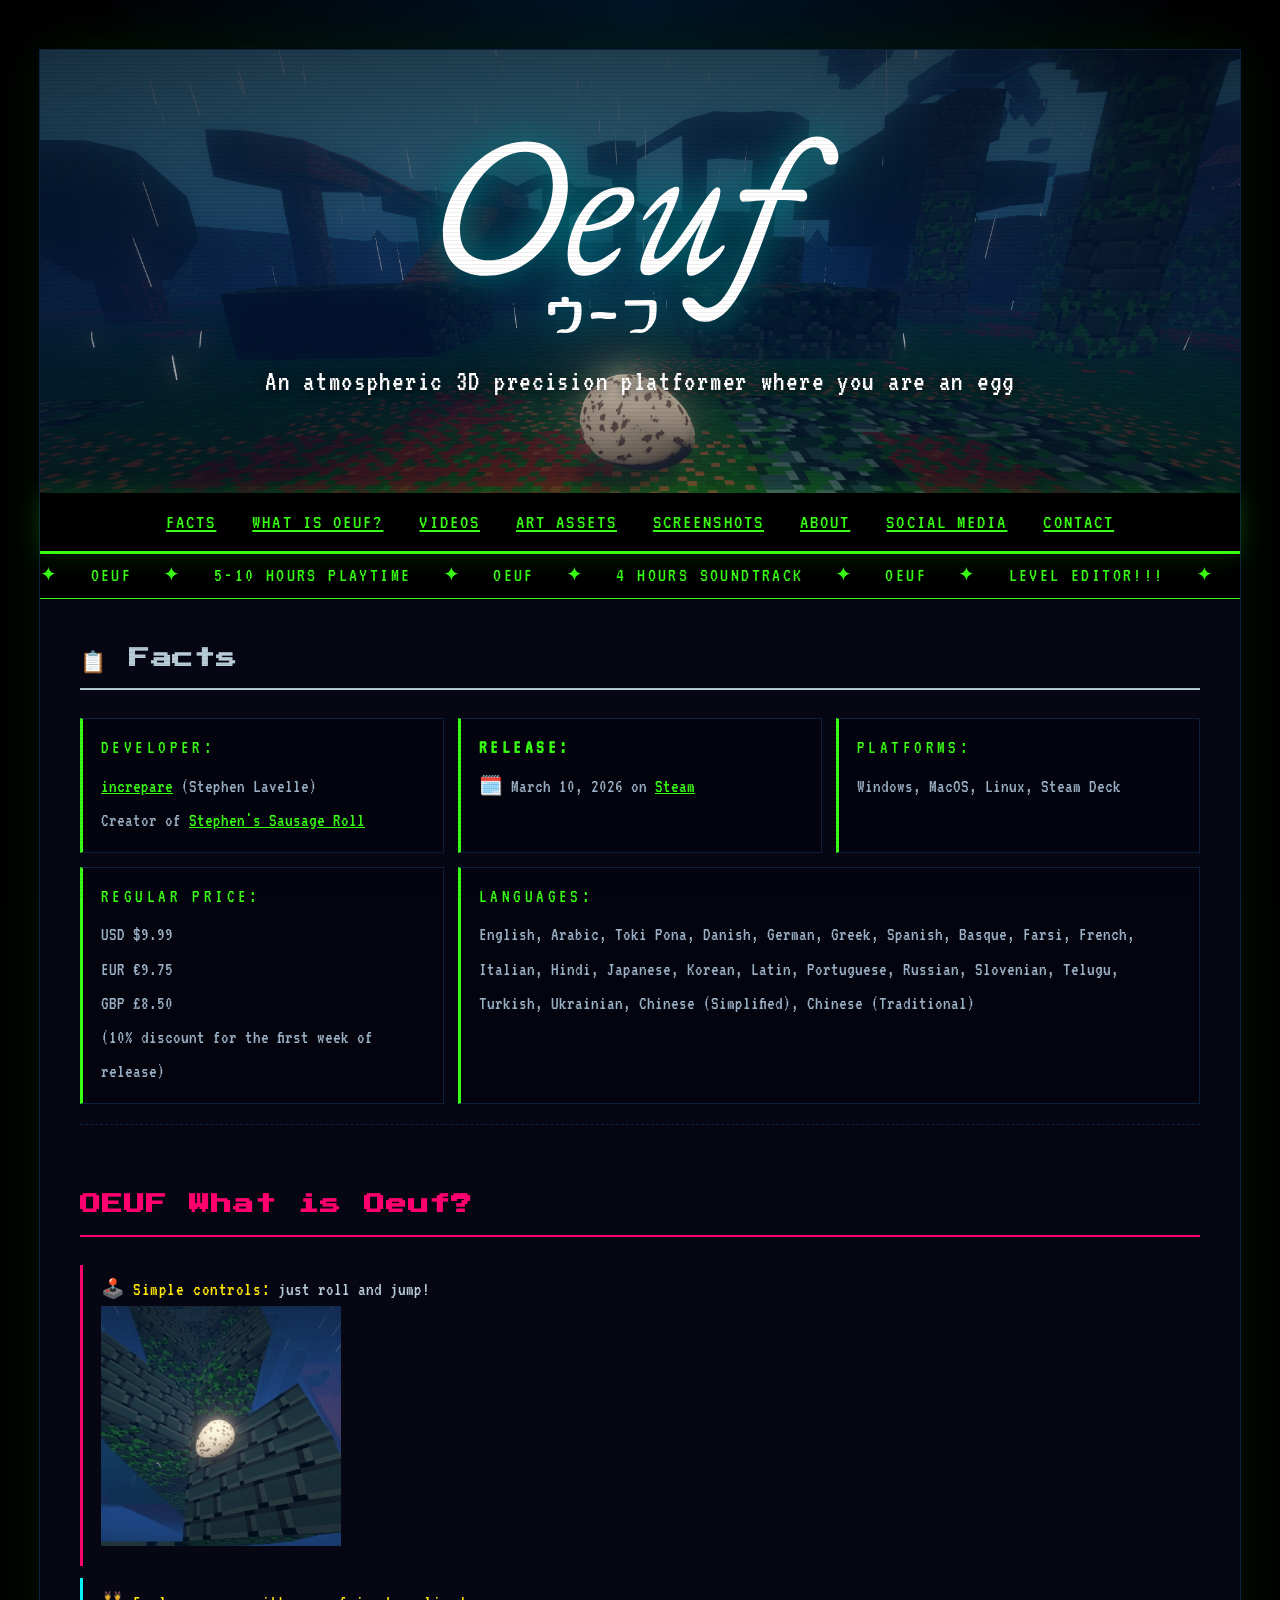
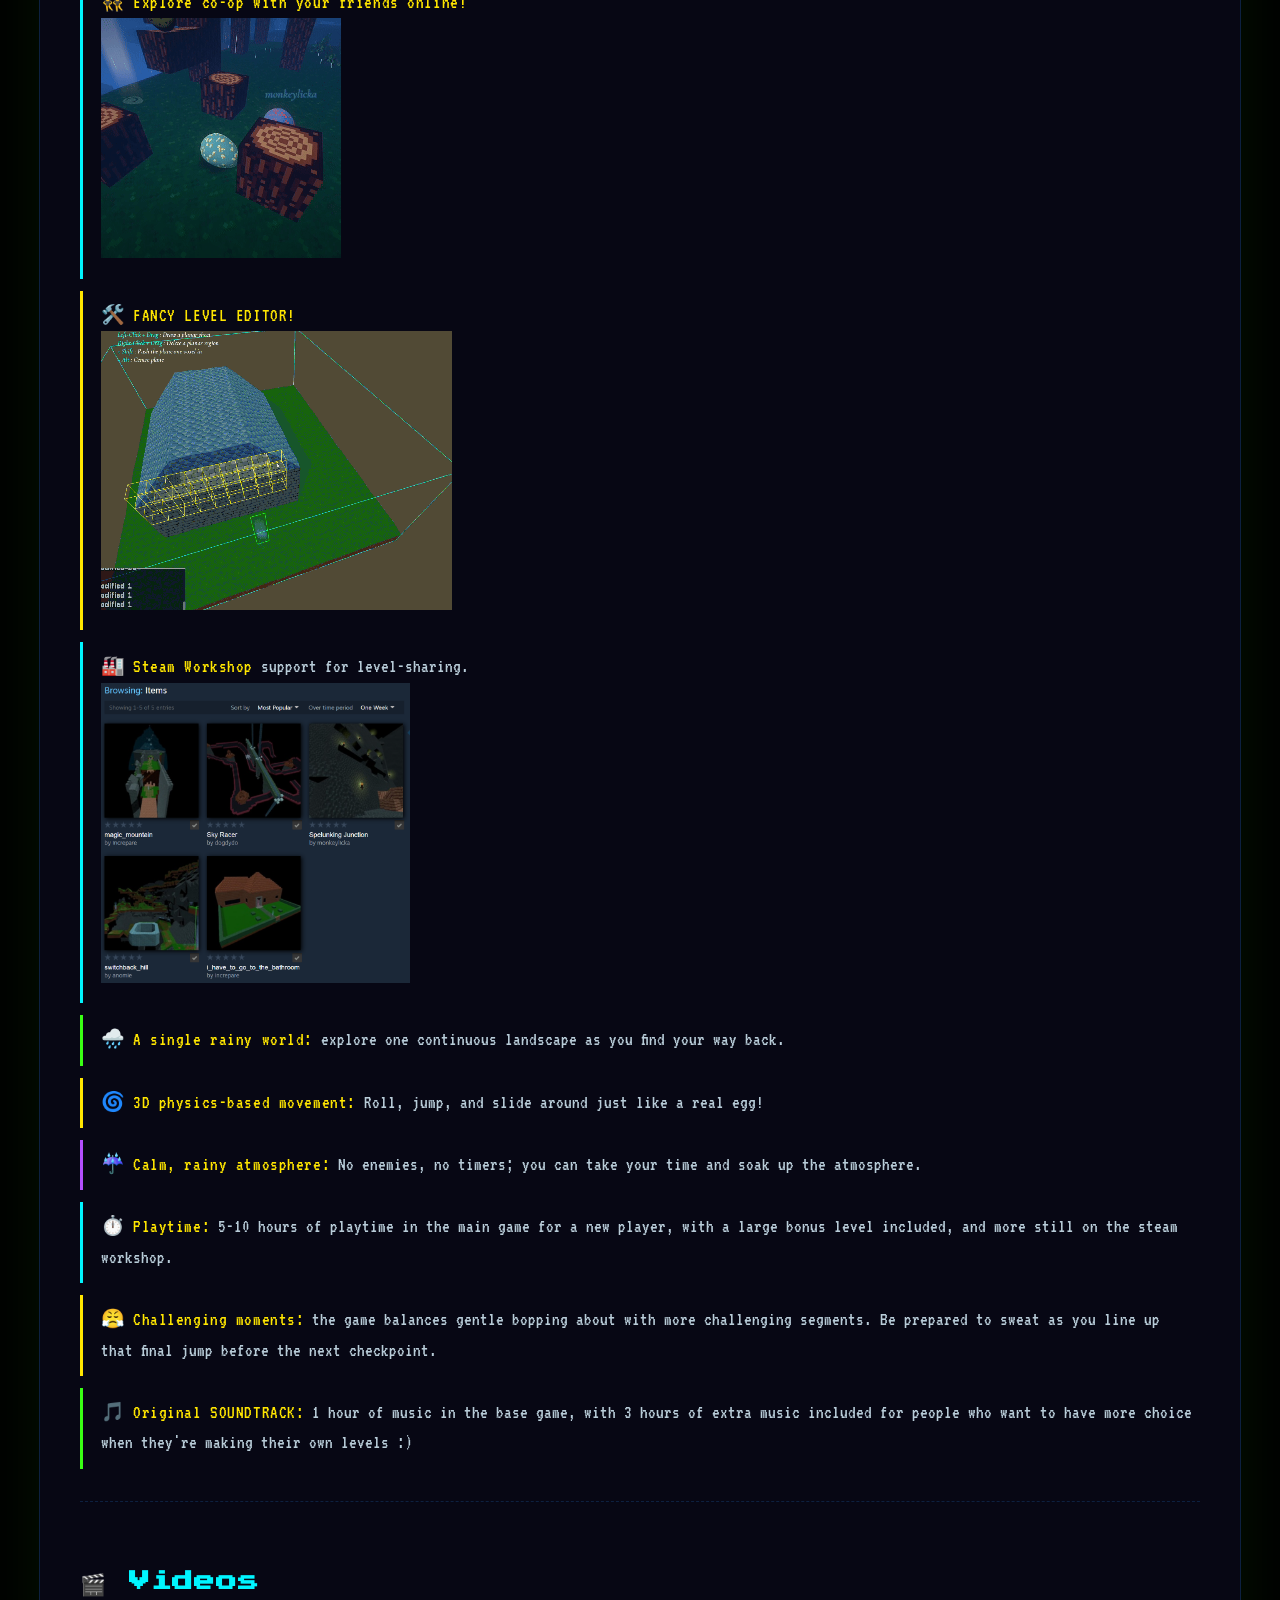
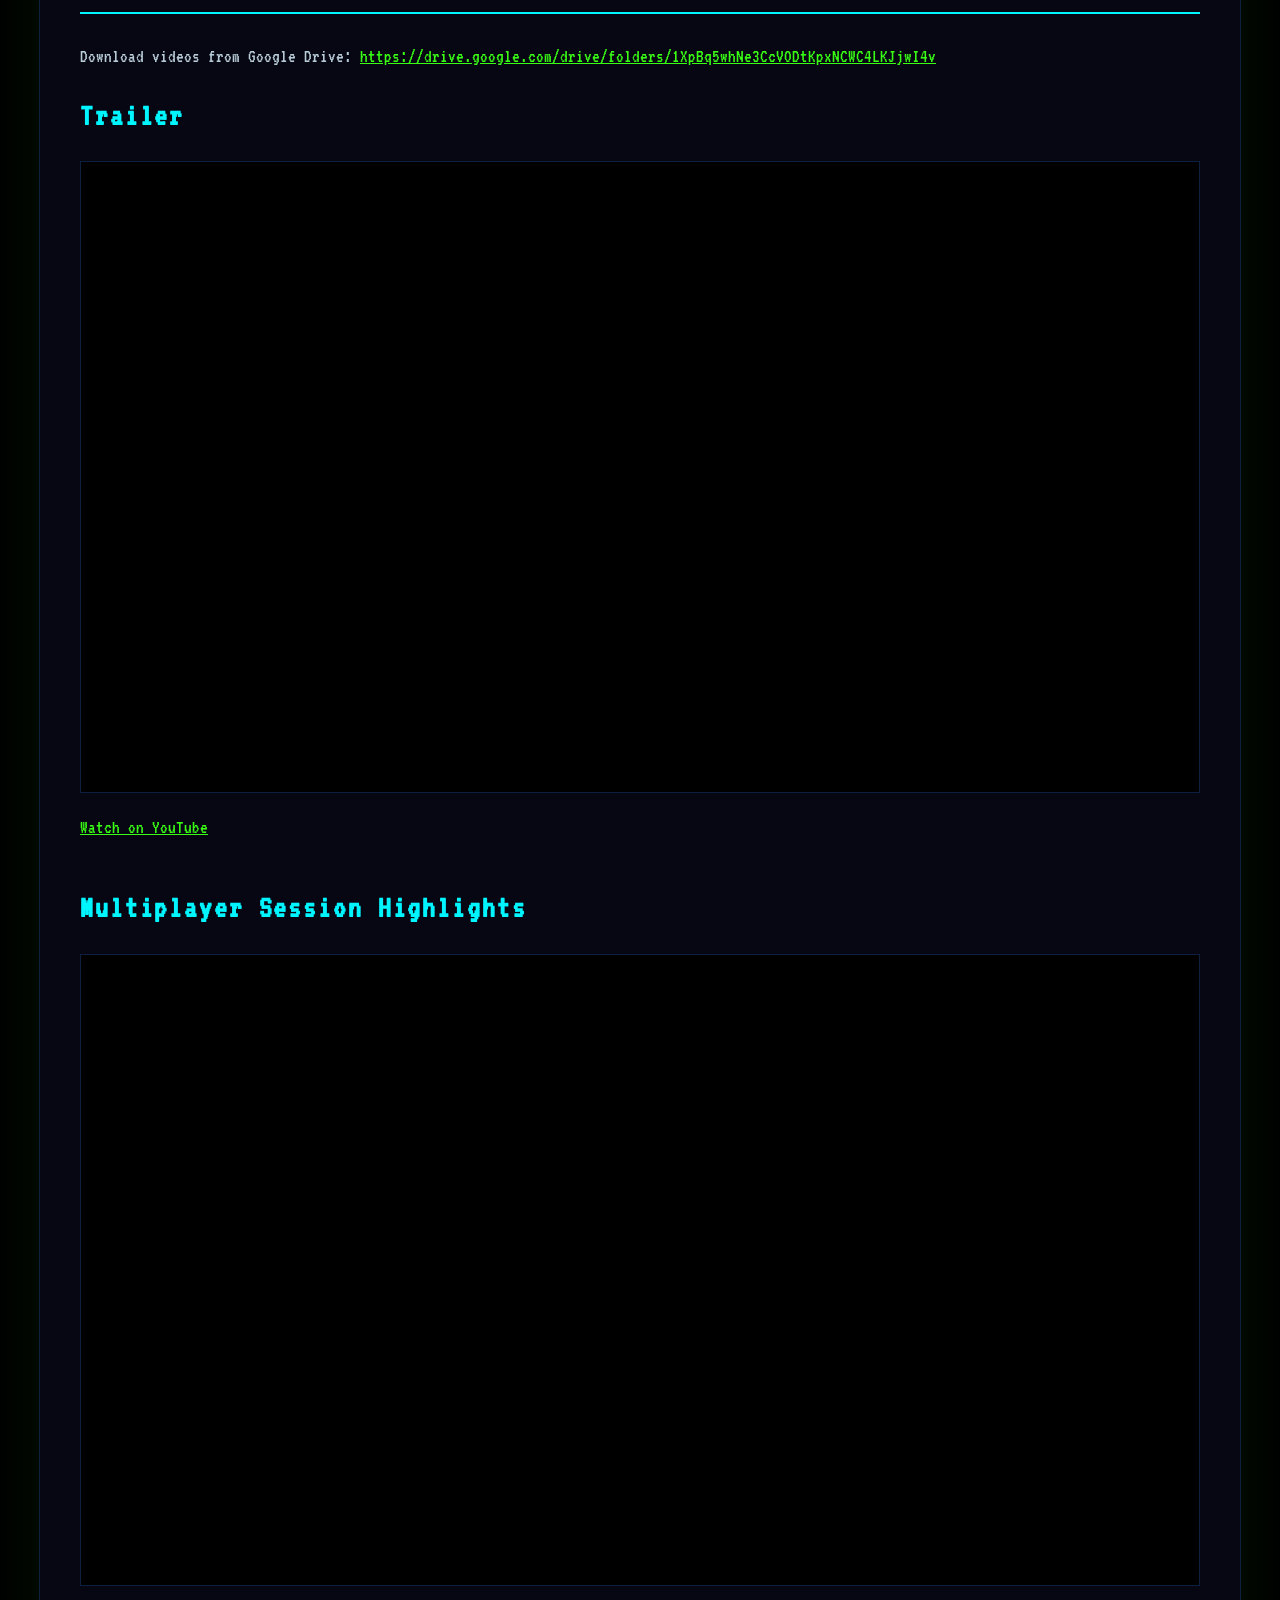
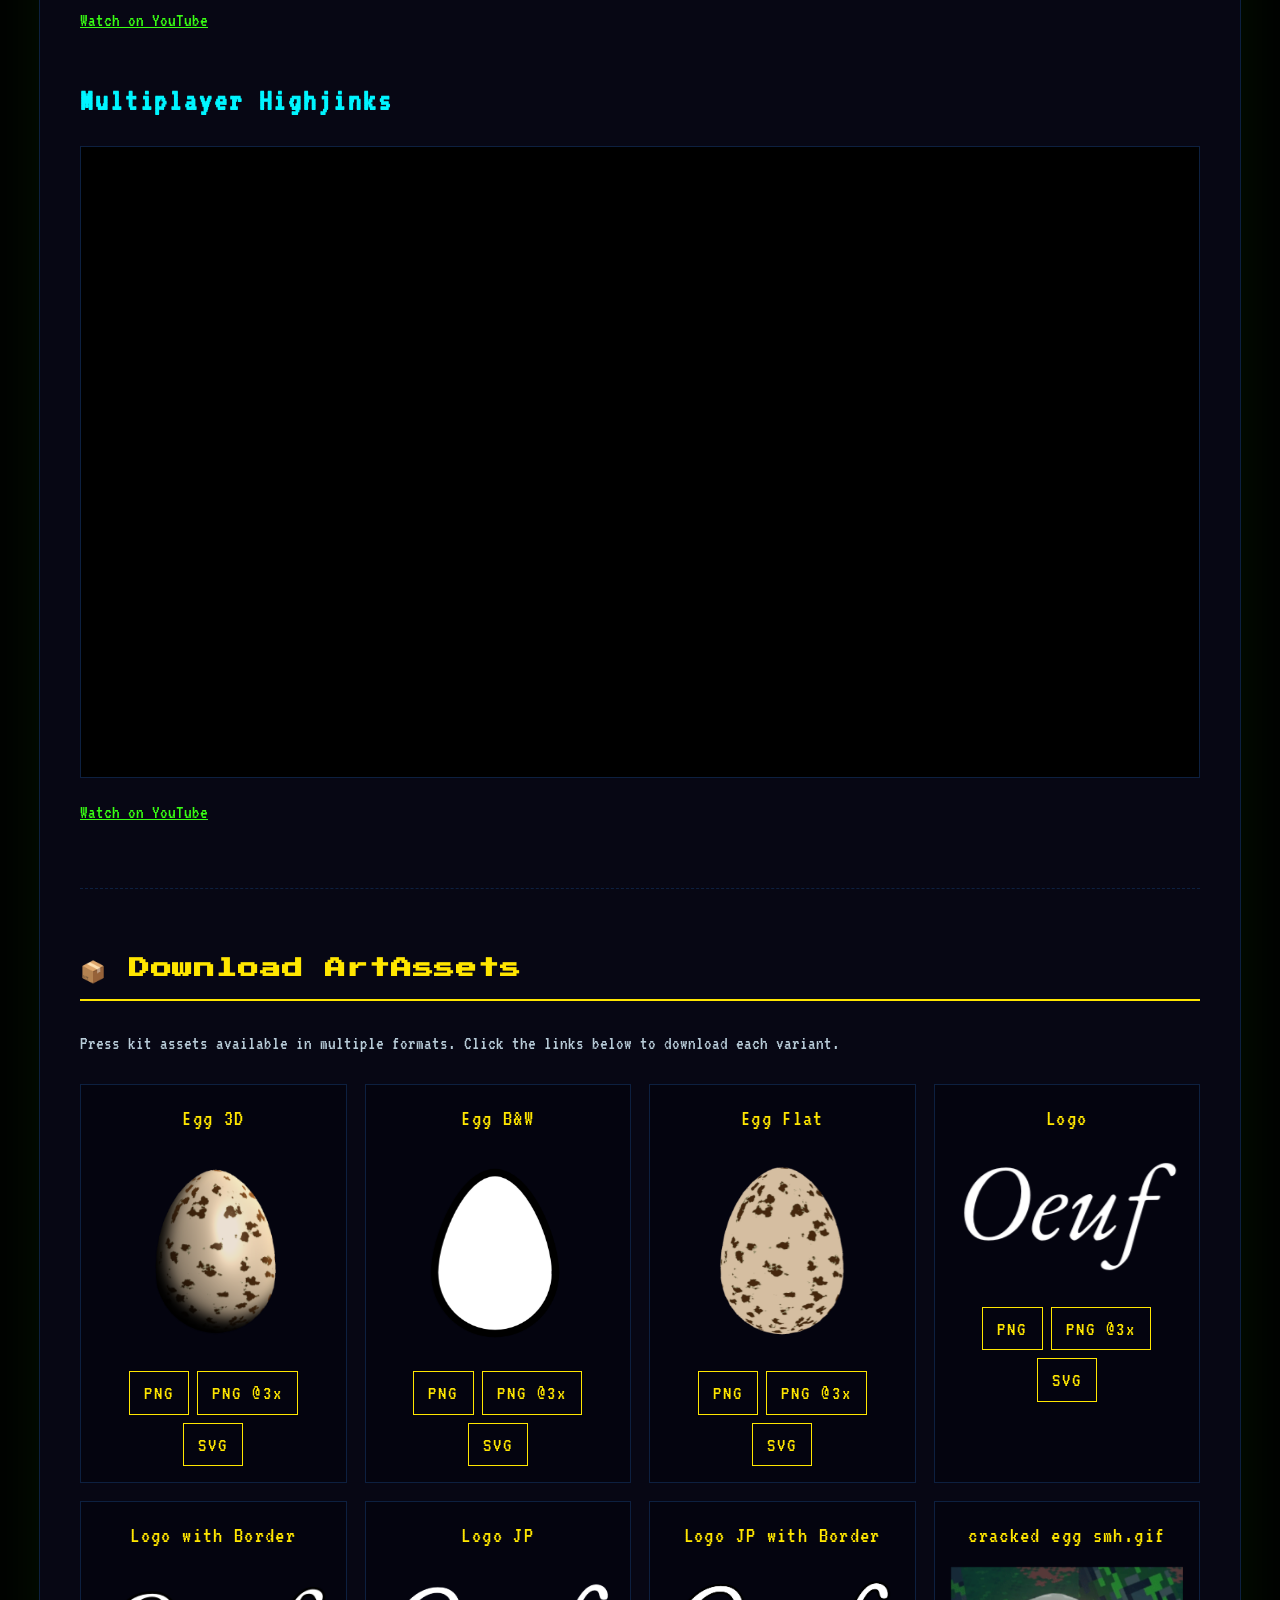
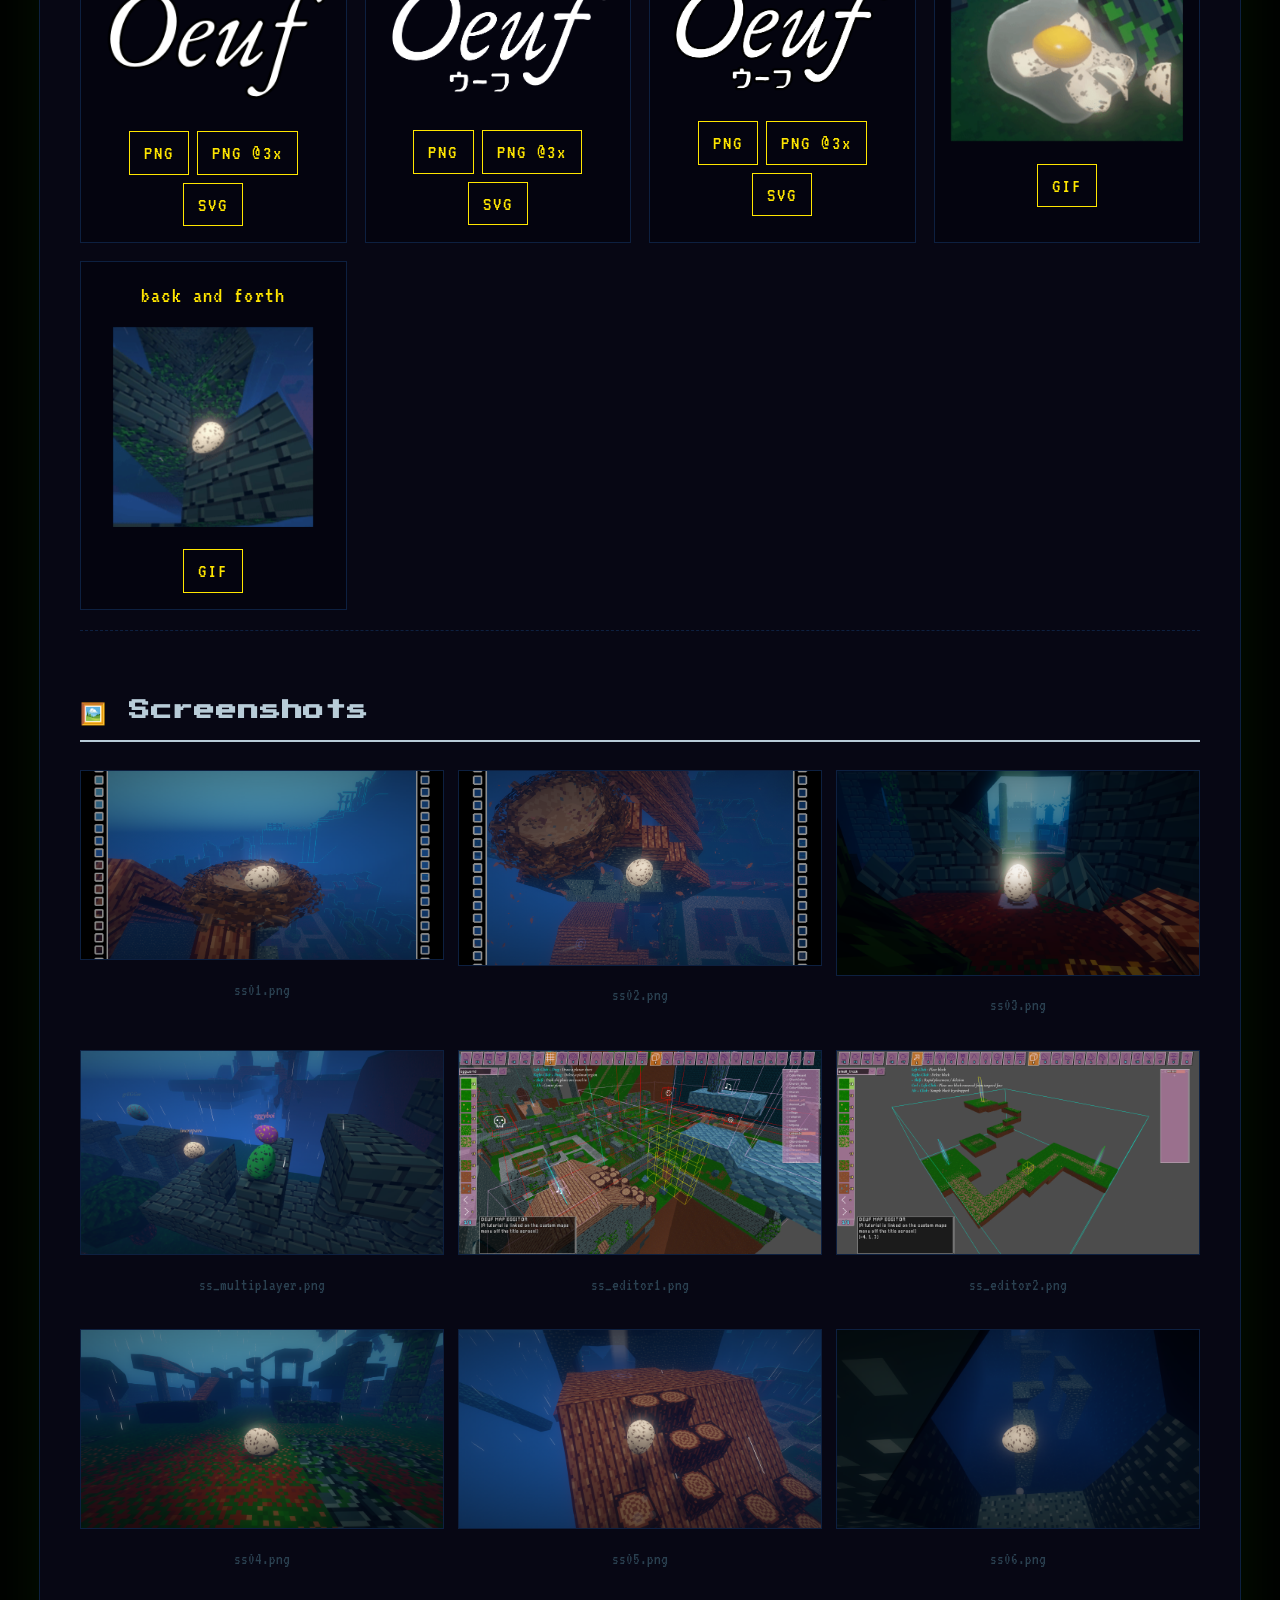
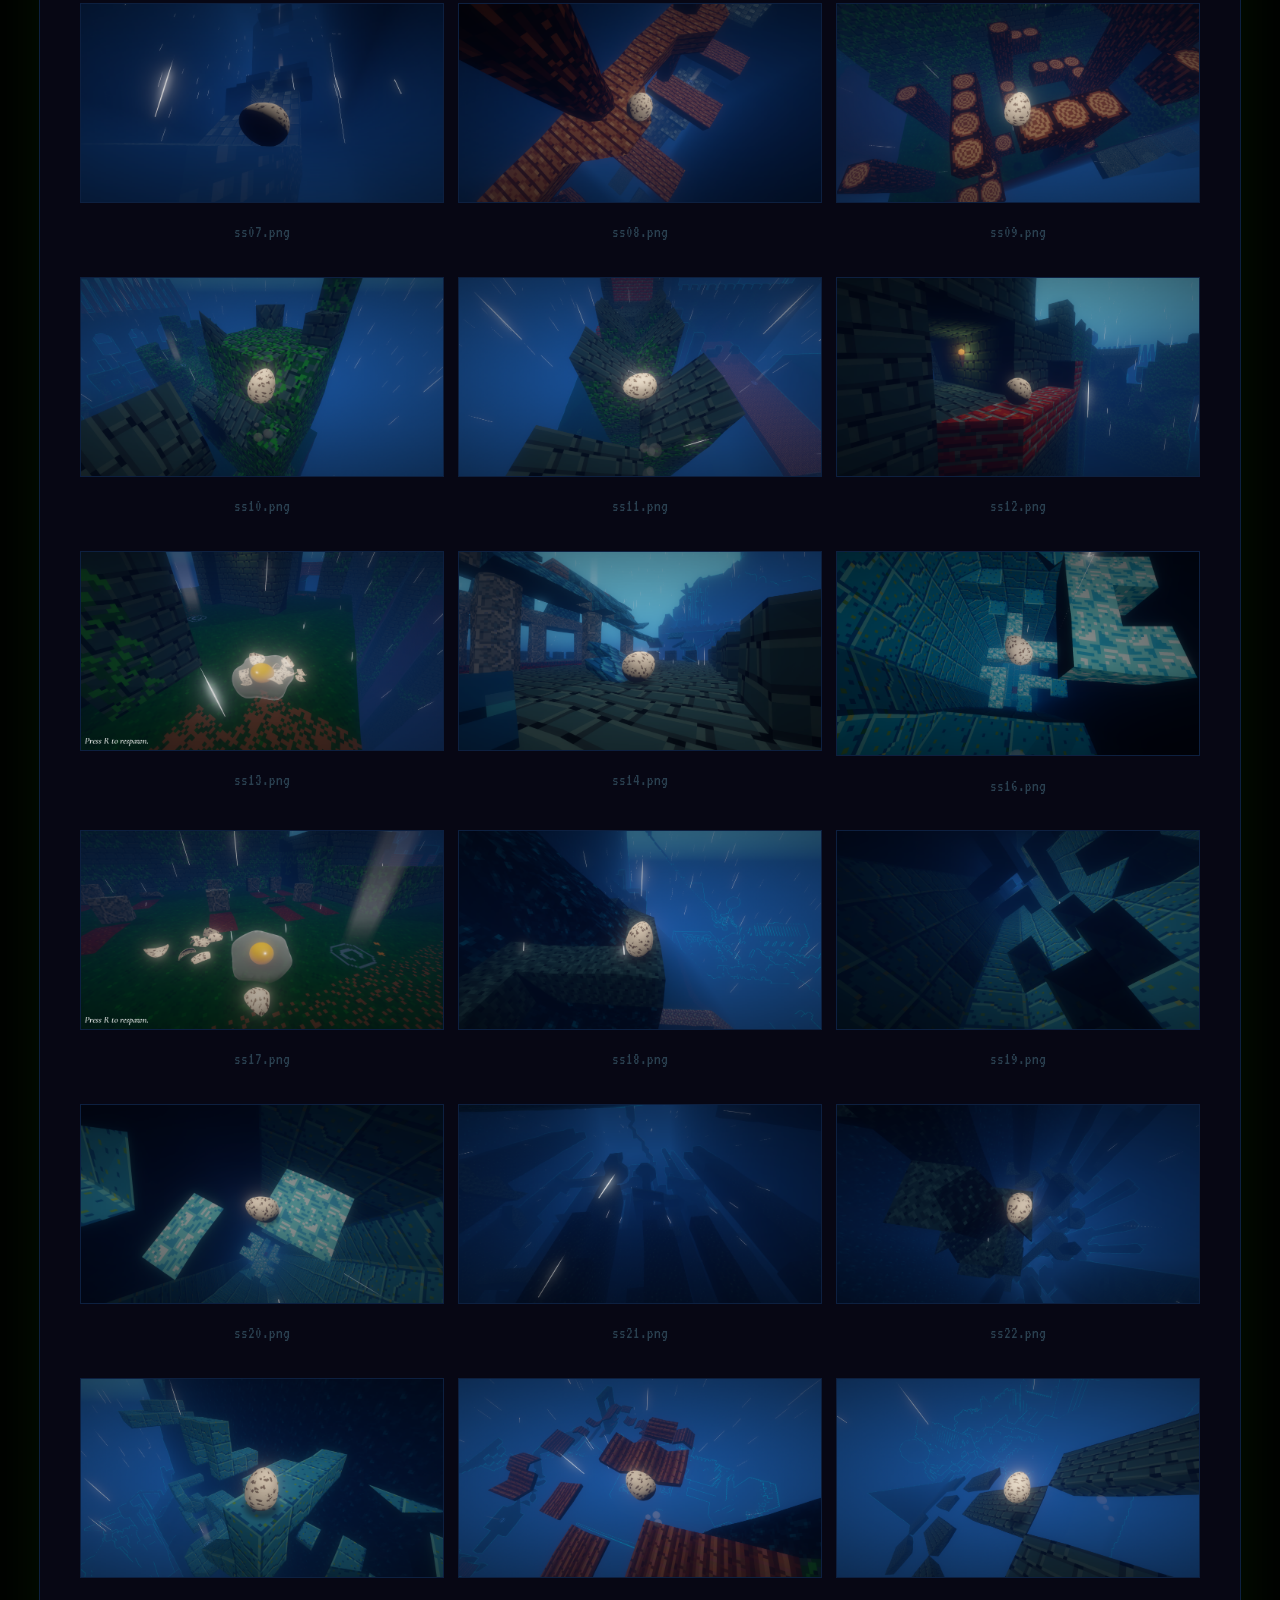
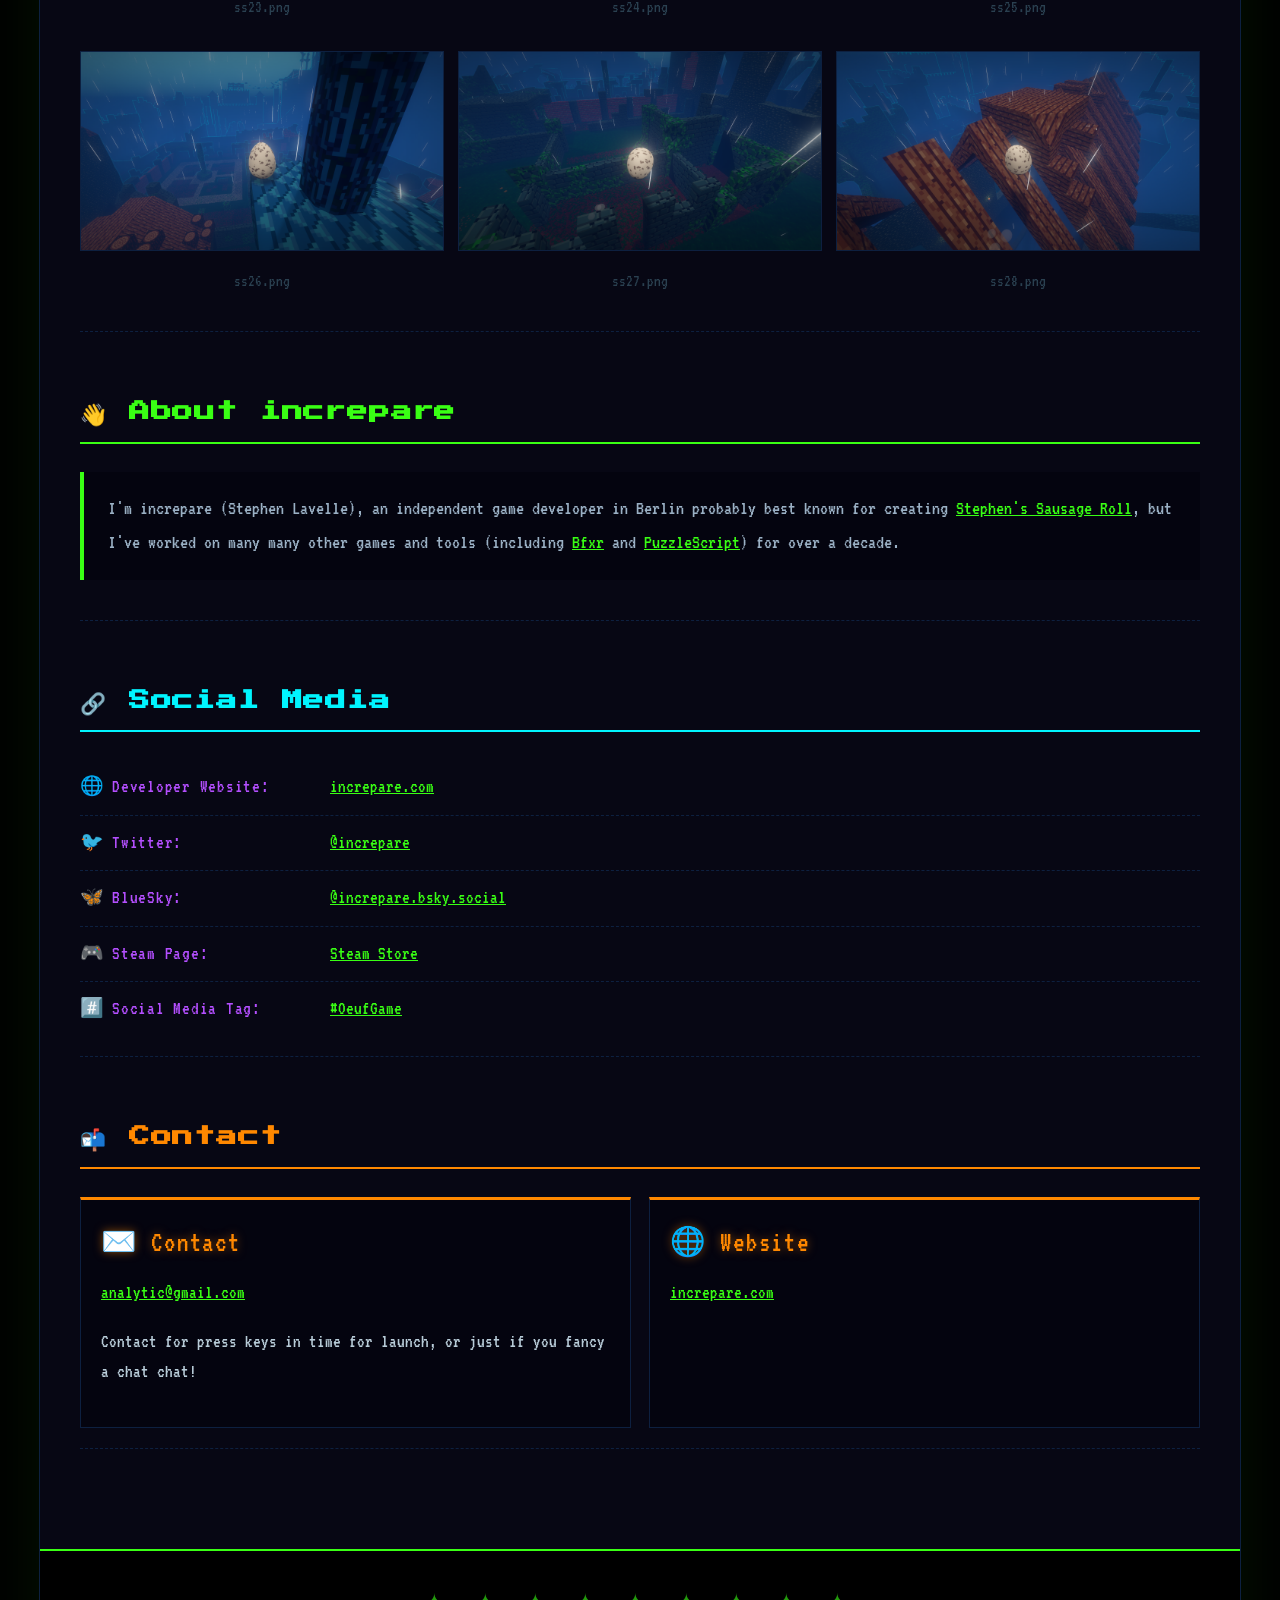
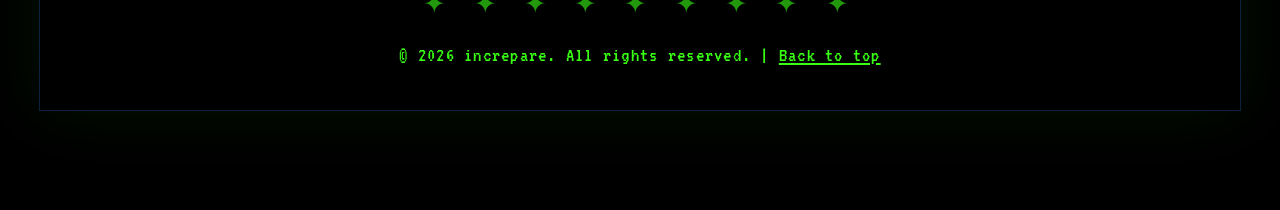
==== commit 76989e08: "include files." ====
--- a/index.html
+++ b/index.html
@@ -6,9 +6,6 @@
     <meta name="description" content="Press Kit for Oeuf - An atmospheric 3D precision platformer by increpare">
     <title>Oeuf - Press Kit</title>
     <link rel="stylesheet" href="style.css">
-    <link rel="preconnect" href="https://fonts.googleapis.com">
-    <link rel="preconnect" href="https://fonts.gstatic.com" crossorigin>
-    <link href="https://fonts.googleapis.com/css2?family=Press+Start+2P&family=VT323&display=swap" rel="stylesheet">
 </head>
 <body>
     <div class="container">
--- a/style.css
+++ b/style.css
@@ -1,3 +1,69 @@
+/* Local font files – no external requests */
+@font-face {
+  font-family: 'Press Start 2P';
+  font-style: normal;
+  font-weight: 400;
+  font-display: swap;
+  src: url("fonts/press-start-2p-latin.woff2") format('woff2');
+  unicode-range: U+0000-00FF, U+0131, U+0152-0153, U+02BB-02BC, U+02C6, U+02DA, U+02DC, U+0304, U+0308, U+0329, U+2000-206F, U+20AC, U+2122, U+2191, U+2193, U+2212, U+2215, U+FEFF, U+FFFD;
+}
+@font-face {
+  font-family: 'Press Start 2P';
+  font-style: normal;
+  font-weight: 400;
+  font-display: swap;
+  src: url("fonts/press-start-2p-latin-ext.woff2") format('woff2');
+  unicode-range: U+0100-02BA, U+02BD-02C5, U+02C7-02CC, U+02CE-02D7, U+02DD-02FF, U+0304, U+0308, U+0329, U+1D00-1DBF, U+1E00-1E9F, U+1EF2-1EFF, U+2020, U+20A0-20AB, U+20AD-20C0, U+2113, U+2C60-2C7F, U+A720-A7FF;
+}
+@font-face {
+  font-family: 'Press Start 2P';
+  font-style: normal;
+  font-weight: 400;
+  font-display: swap;
+  src: url("fonts/press-start-2p-cyrillic-ext.woff2") format('woff2');
+  unicode-range: U+0460-052F, U+1C80-1C8A, U+20B4, U+2DE0-2DFF, U+A640-A69F, U+FE2E-FE2F;
+}
+@font-face {
+  font-family: 'Press Start 2P';
+  font-style: normal;
+  font-weight: 400;
+  font-display: swap;
+  src: url("fonts/press-start-2p-cyrillic.woff2") format('woff2');
+  unicode-range: U+0301, U+0400-045F, U+0490-0491, U+04B0-04B1, U+2116;
+}
+@font-face {
+  font-family: 'Press Start 2P';
+  font-style: normal;
+  font-weight: 400;
+  font-display: swap;
+  src: url("fonts/press-start-2p-greek.woff2") format('woff2');
+  unicode-range: U+0370-0377, U+037A-037F, U+0384-038A, U+038C, U+038E-03A1, U+03A3-03FF;
+}
+@font-face {
+  font-family: 'VT323';
+  font-style: normal;
+  font-weight: 400;
+  font-display: swap;
+  src: url("fonts/vt323-latin.woff2") format('woff2');
+  unicode-range: U+0000-00FF, U+0131, U+0152-0153, U+02BB-02BC, U+02C6, U+02DA, U+02DC, U+0304, U+0308, U+0329, U+2000-206F, U+20AC, U+2122, U+2191, U+2193, U+2212, U+2215, U+FEFF, U+FFFD;
+}
+@font-face {
+  font-family: 'VT323';
+  font-style: normal;
+  font-weight: 400;
+  font-display: swap;
+  src: url("fonts/vt323-latin-ext.woff2") format('woff2');
+  unicode-range: U+0100-02BA, U+02BD-02C5, U+02C7-02CC, U+02CE-02D7, U+02DD-02FF, U+0304, U+0308, U+0329, U+1D00-1DBF, U+1E00-1E9F, U+1EF2-1EFF, U+2020, U+20A0-20AB, U+20AD-20C0, U+2113, U+2C60-2C7F, U+A720-A7FF;
+}
+@font-face {
+  font-family: 'VT323';
+  font-style: normal;
+  font-weight: 400;
+  font-display: swap;
+  src: url("fonts/vt323-vietnamese.woff2") format('woff2');
+  unicode-range: U+0102-0103, U+0110-0111, U+0128-0129, U+0168-0169, U+01A0-01A1, U+01AF-01B0, U+0300-0301, U+0303-0304, U+0308-0309, U+0323, U+0329, U+1EA0-1EF9, U+20AB;
+}
+
 * {
     margin: 0;
     padding: 0;
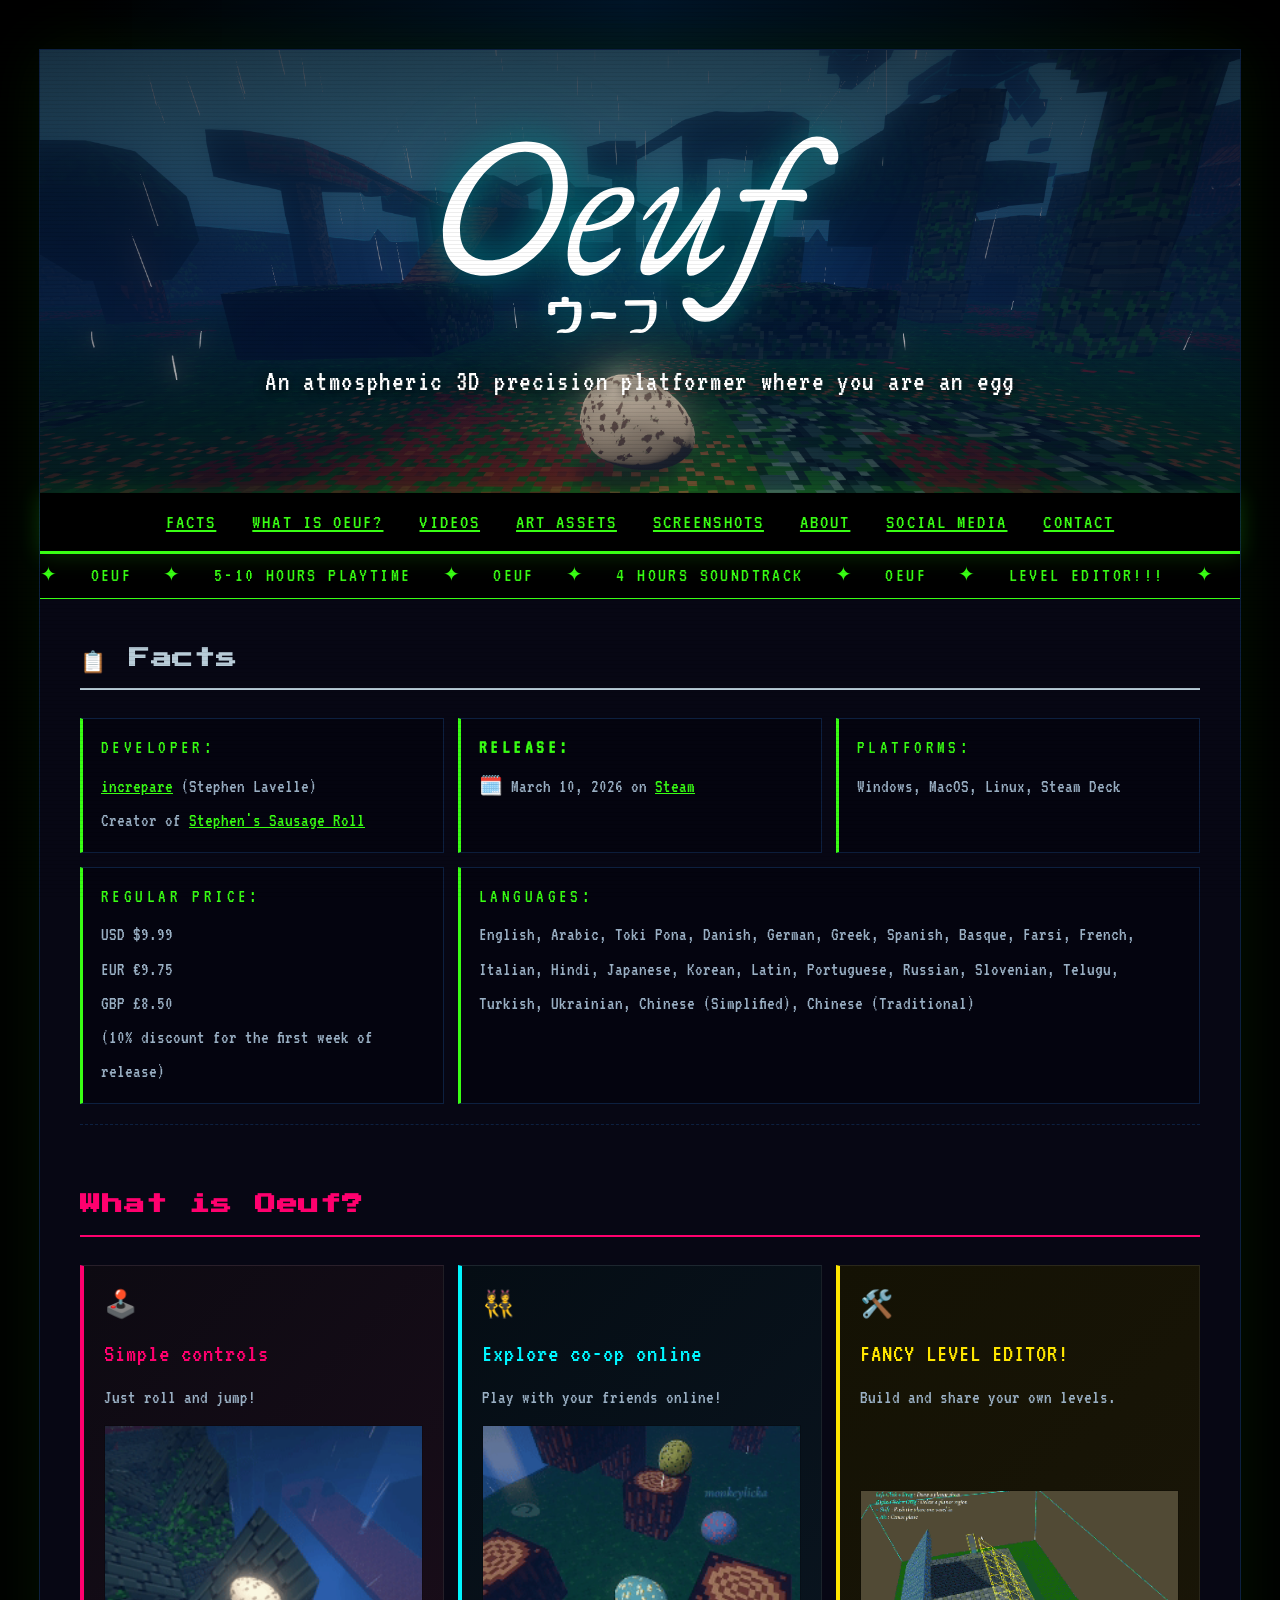
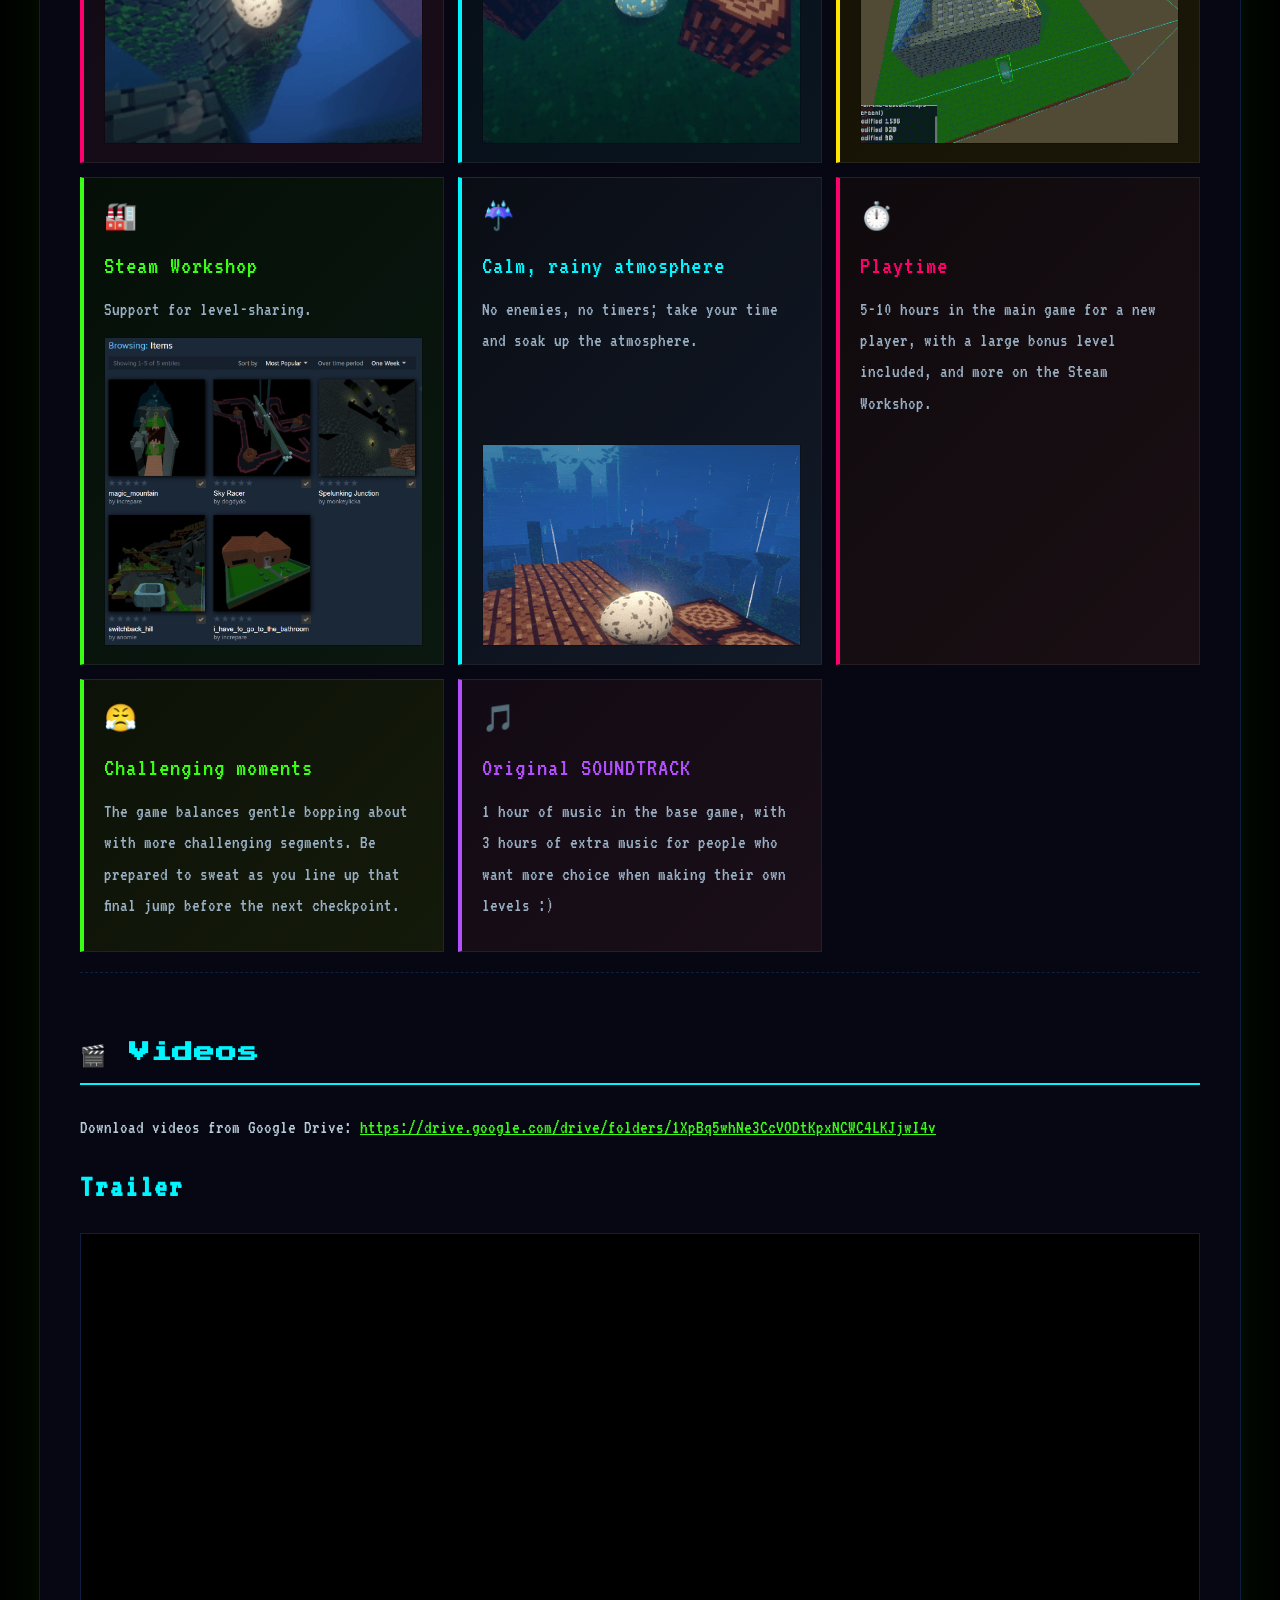
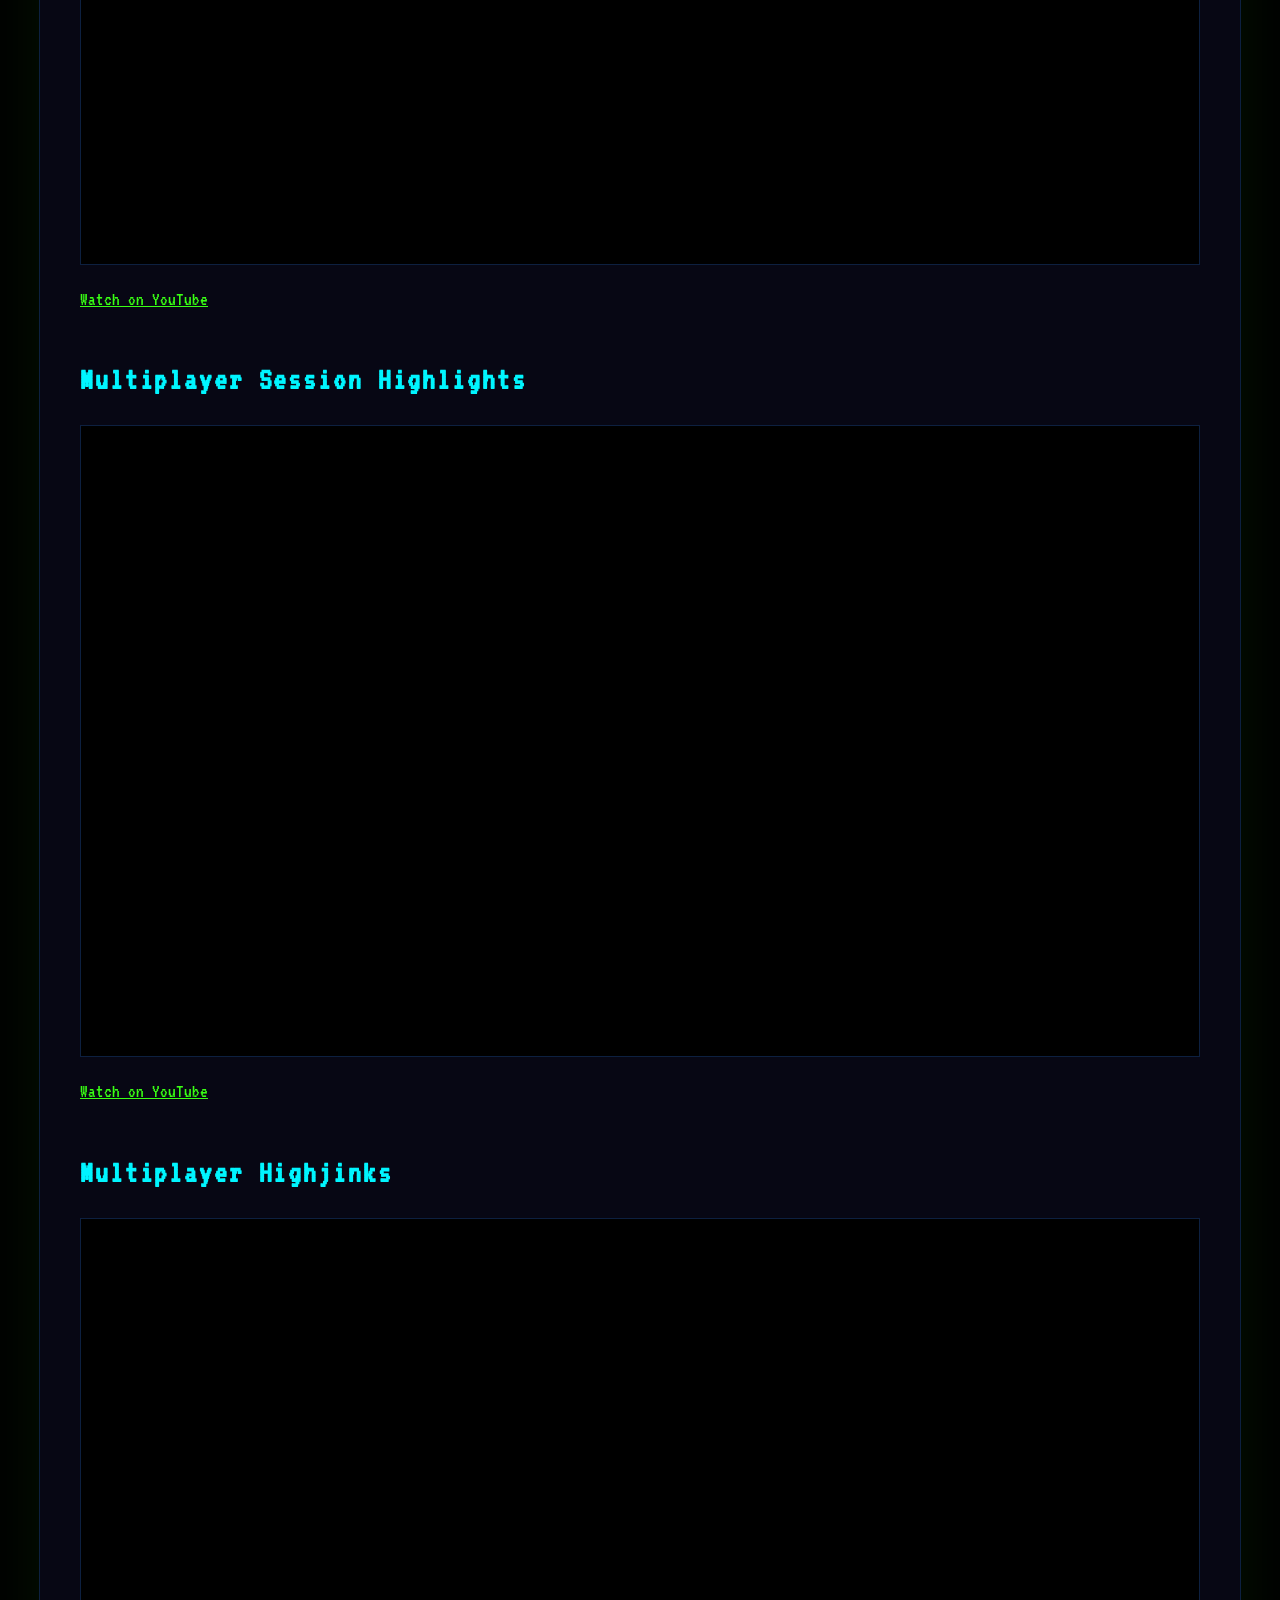
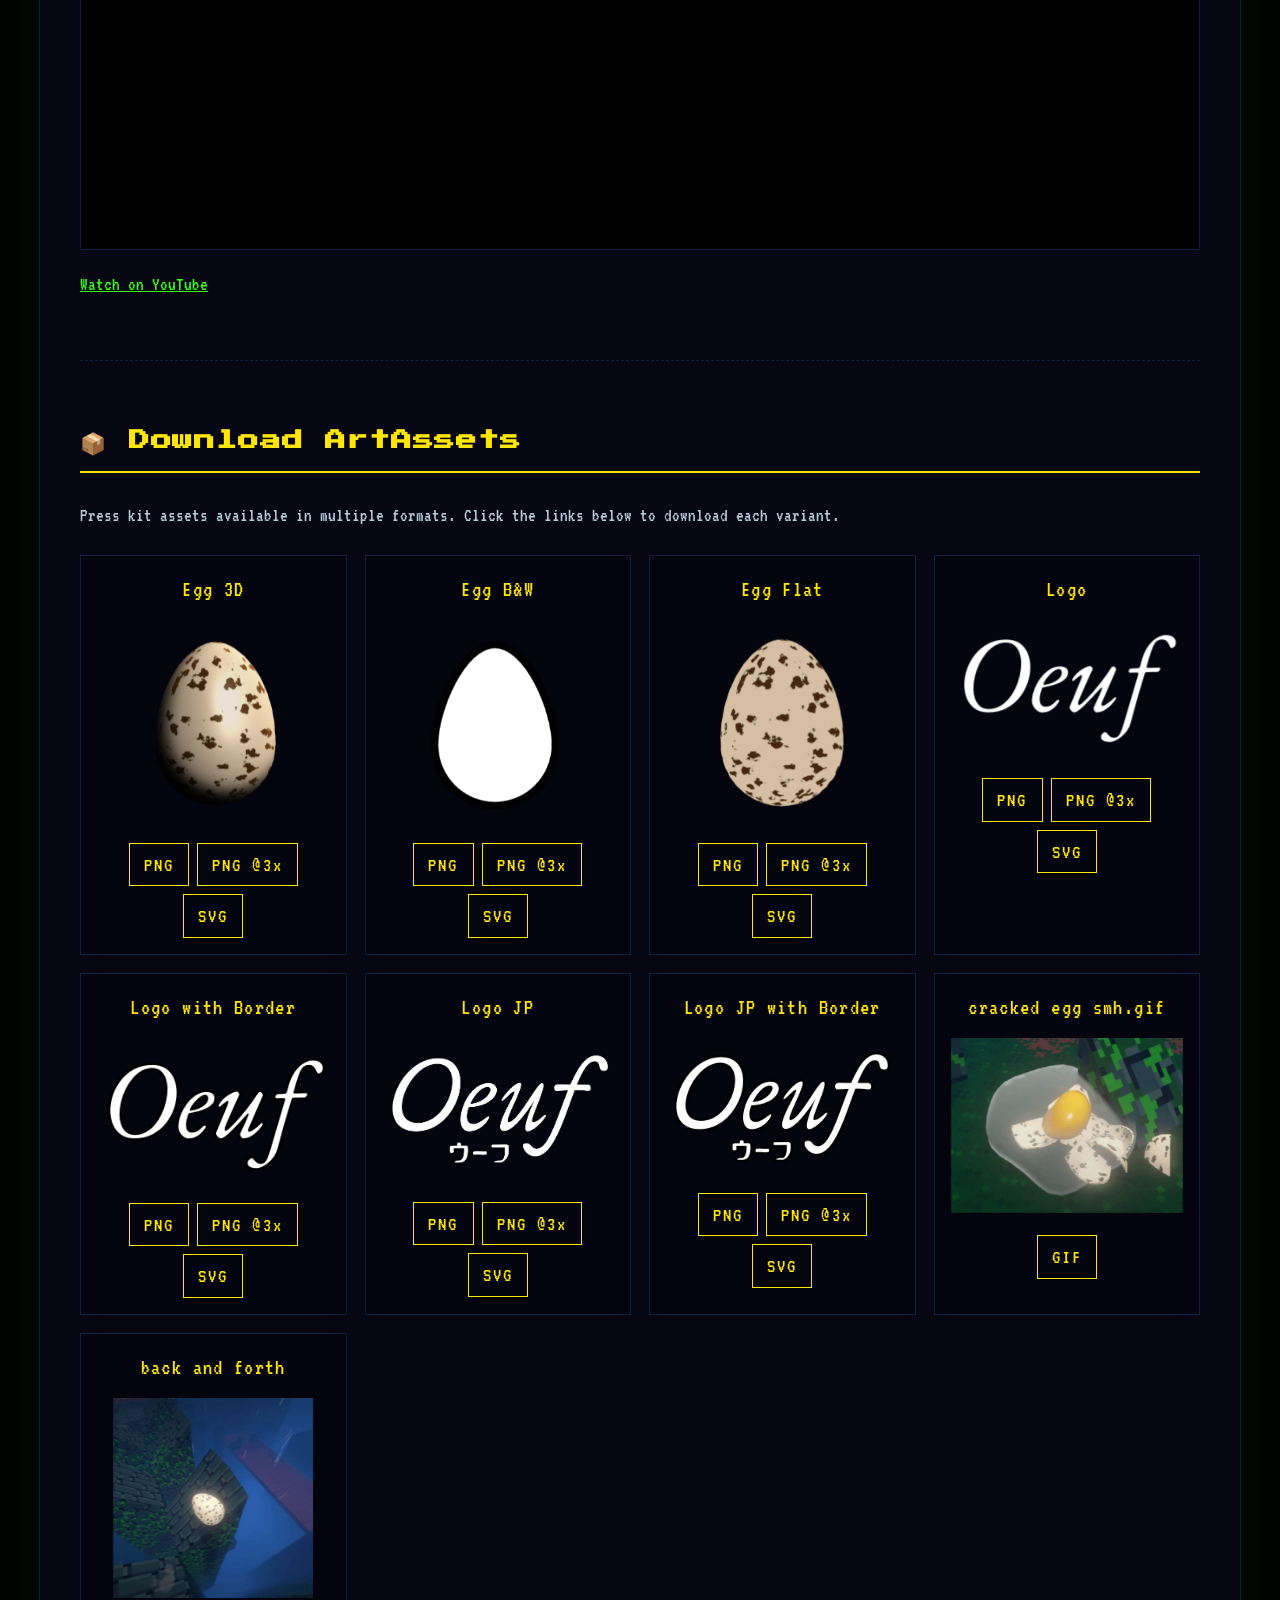
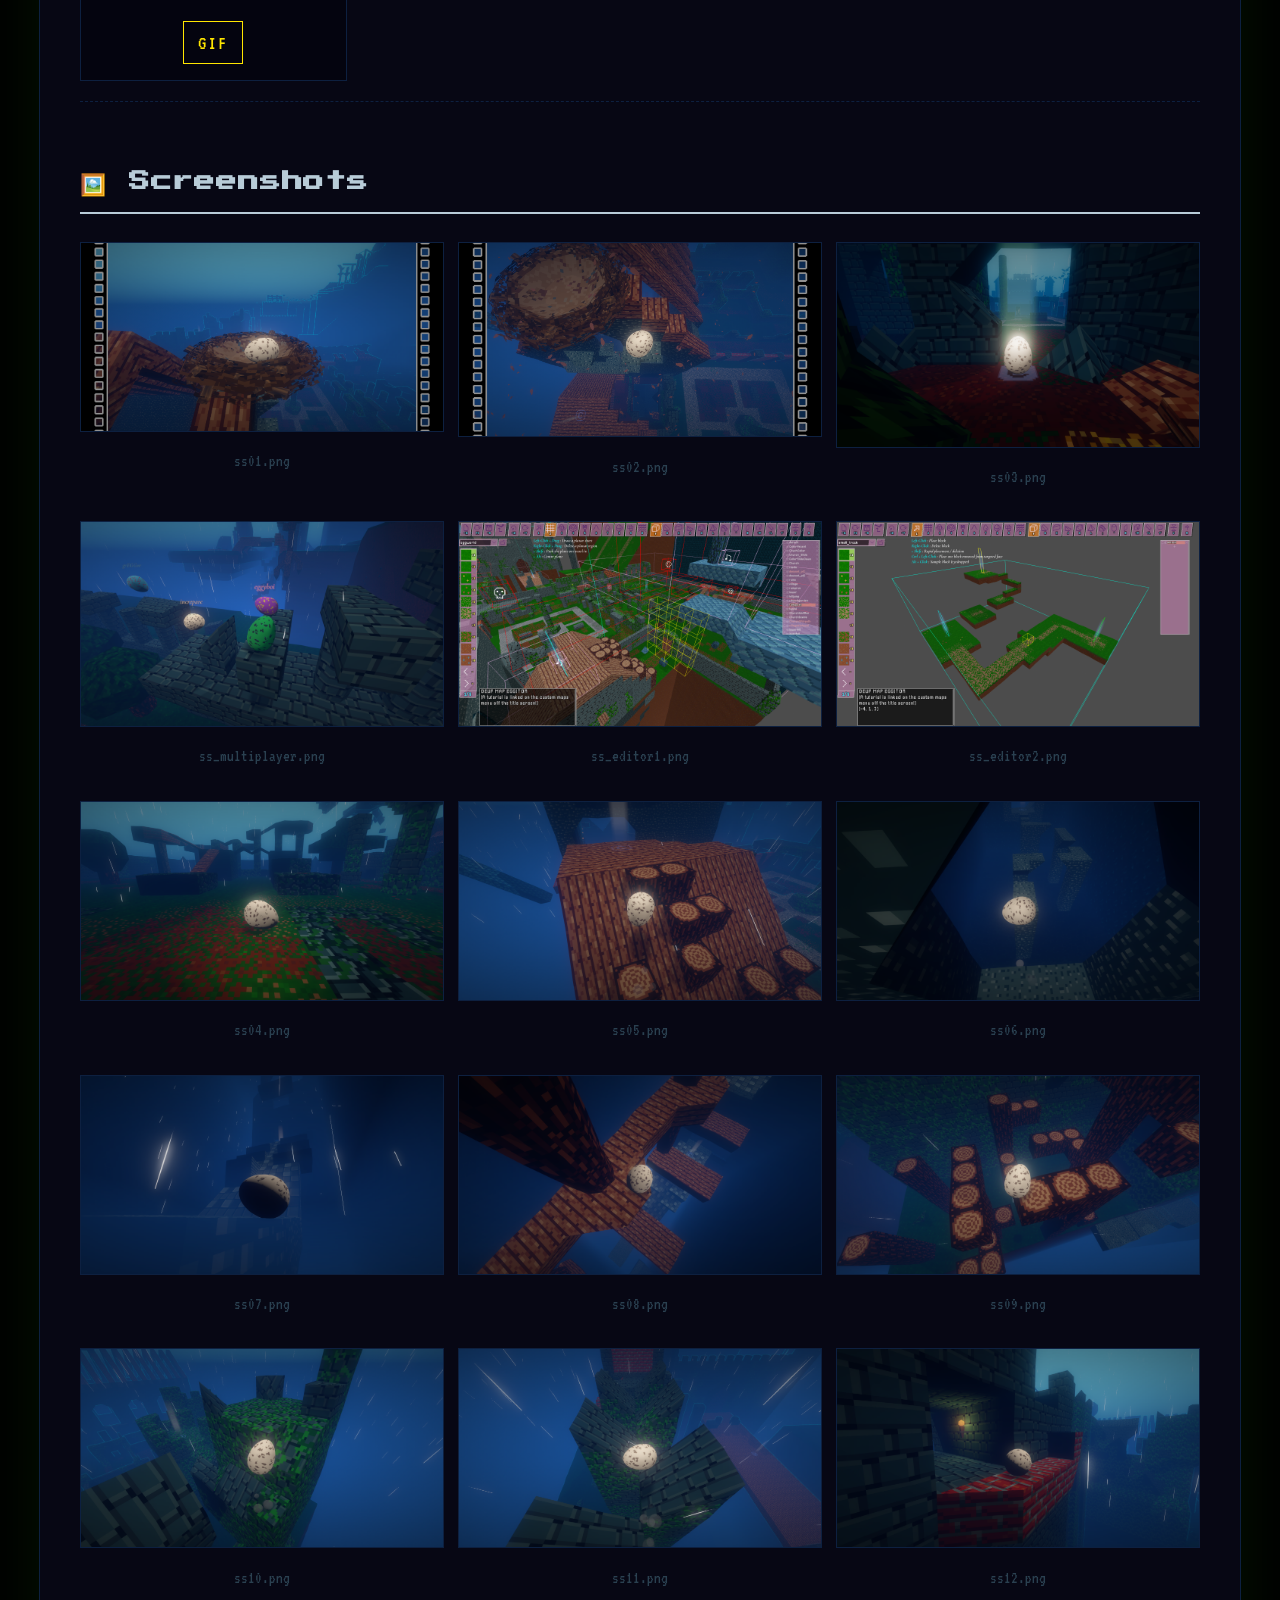
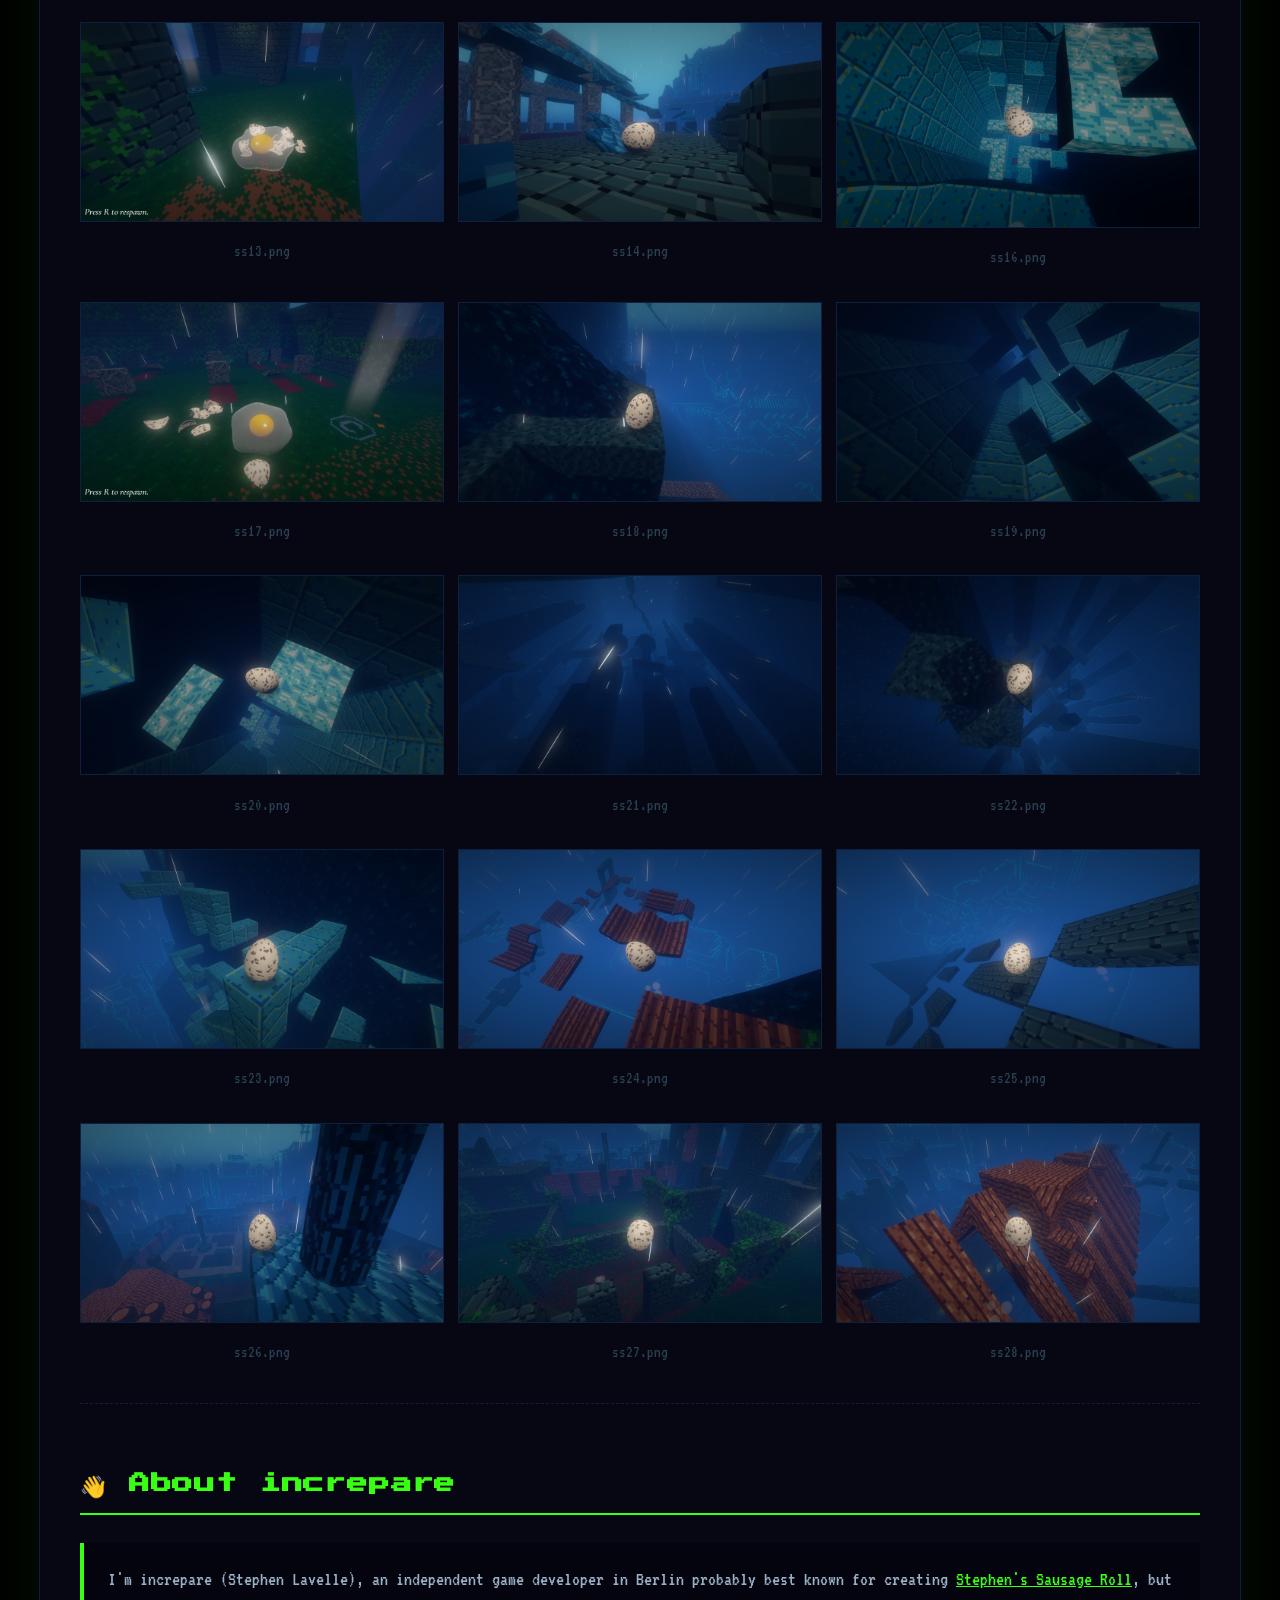
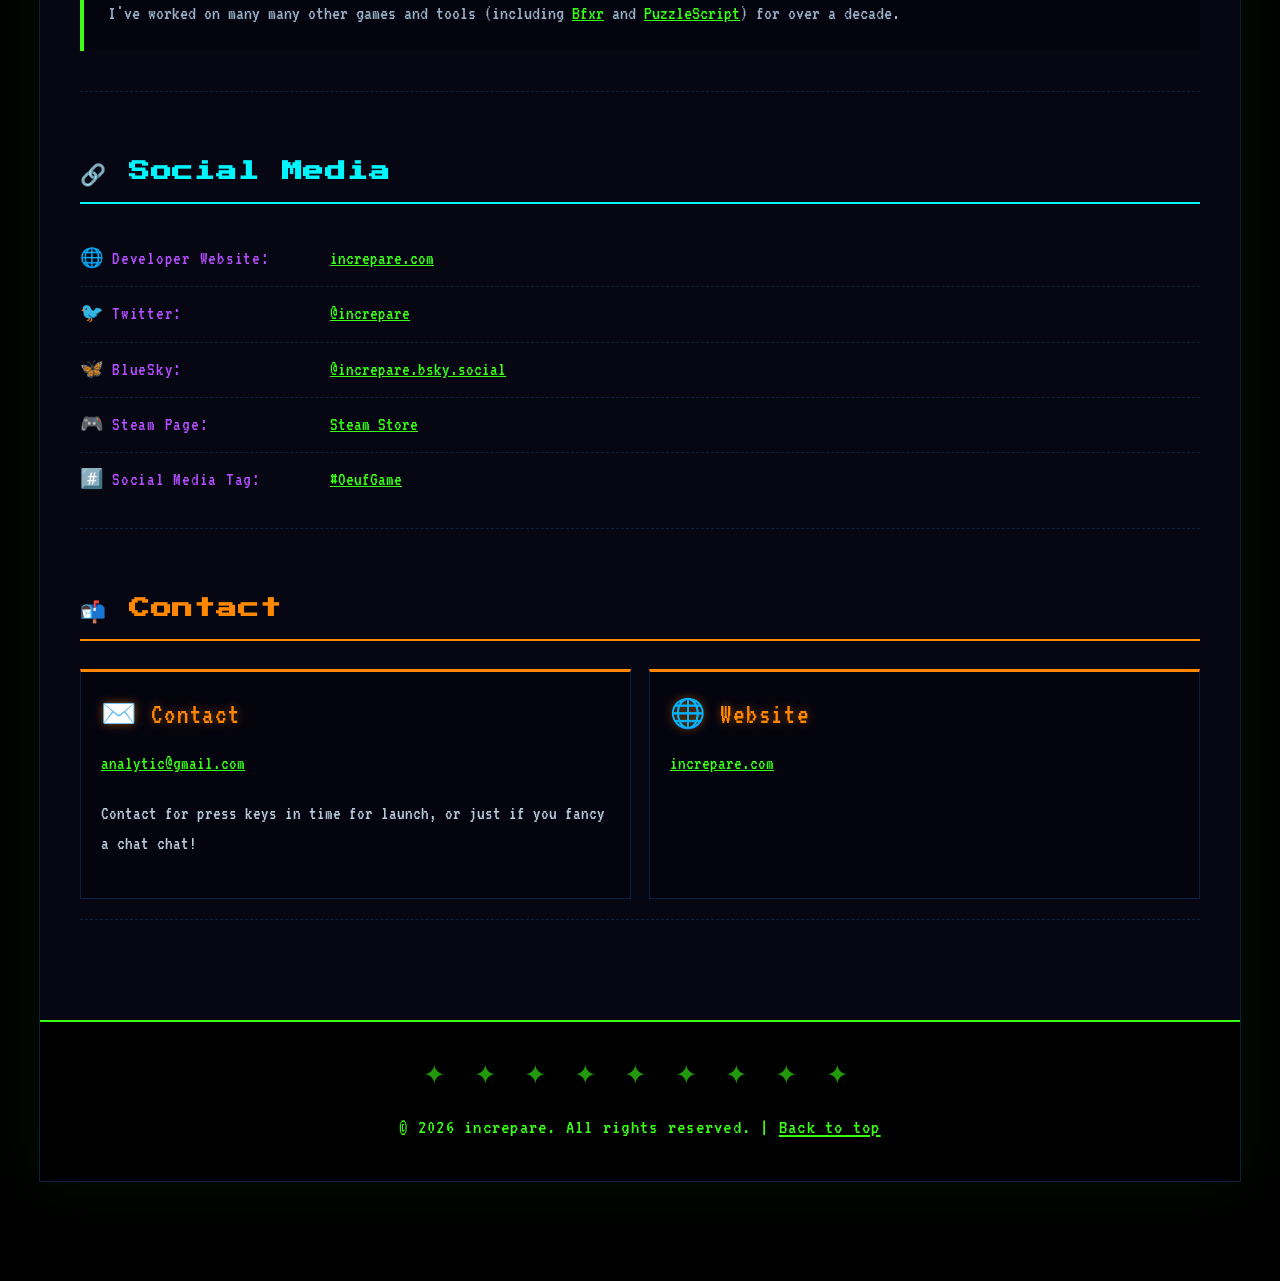
==== commit 9ec30b94: "." ====
--- a/index.html
+++ b/index.html
@@ -66,23 +66,54 @@
             </section>
 
             <section id="features">
-                <h2>OEUF What is Oeuf?</h2>
-                <ul class="features-list">
-                    <li>🕹️ <strong>Simple controls:</strong> just roll and jump!<br>
-                    <img src="assets/backforth.gif"></li>
-                    <li>👯 <strong>Explore co-op with your friends online!</strong><br>
-                    <img src="assets/multiplayer.gif"></li>
-                    <li>🛠️ <strong>FANCY LEVEL EDITOR!</strong><br>
-                    <img src="assets/editor_animation_sm.gif"></li>
-                    <li>🏭 <strong>Steam Workshop</strong> support for level-sharing.<br>
-                    <img src="images/workshop.png" height="300"></li>
-                    <li>🌧️ <strong>A single rainy world:</strong> explore one continuous landscape as you find your way back.</li>
-                    <li>🌀 <strong>3D physics-based movement:</strong> Roll, jump, and slide around just like a real egg!</li>
-                    <li>☔ <strong>Calm, rainy atmosphere:</strong> No enemies, no timers; you can take your time and soak up the atmosphere.</li>
-                    <li>⏱️ <strong>Playtime:</strong> 5-10 hours of playtime in the main game for a new player, with a large bonus level included, and more still on the steam workshop.</li>
-                    <li>😤 <strong>Challenging moments:</strong> the game balances gentle bopping about with more challenging segments. Be prepared to sweat as you line up that final jump before the next checkpoint.</li>
-                    <li>🎵 <strong>Original SOUNDTRACK:</strong> 1 hour of music in the base game, with 3 hours of extra music included for people who want to have more choice when they're making their own levels :)</li>
-                </ul>
+                <h2>What is Oeuf?</h2>
+                <div class="features-grid">
+                    <div class="feature-item feature-item-1">
+                        <span class="feature-emoji">🕹️</span>
+                        <h3>Simple controls</h3>
+                        <p>Just roll and jump!</p>
+                        <img src="assets/backforth.gif" alt="">
+                    </div>
+                    <div class="feature-item feature-item-2">
+                        <span class="feature-emoji">👯</span>
+                        <h3>Explore co-op online</h3>
+                        <p>Play with your friends online!</p>
+                        <img src="assets/multiplayer.gif" alt="">
+                    </div>
+                    <div class="feature-item feature-item-3">
+                        <span class="feature-emoji">🛠️</span>
+                        <h3>FANCY LEVEL EDITOR!</h3>
+                        <p>Build and share your own levels.</p>
+                        <img src="assets/editor_animation_sm.gif" alt="">
+                    </div>
+                    <div class="feature-item feature-item-4">
+                        <span class="feature-emoji">🏭</span>
+                        <h3>Steam Workshop</h3>
+                        <p>Support for level-sharing.</p>
+                        <img src="images/workshop.png" height="300" alt="Steam Workshop">
+                    </div>
+                    <div class="feature-item feature-item-7">
+                        <span class="feature-emoji">☔</span>
+                        <h3>Calm, rainy atmosphere</h3>
+                        <p>No enemies, no timers; take your time and soak up the atmosphere.</p>
+                        <img src="images/rainy.gif" alt="">
+                    </div>
+                    <div class="feature-item feature-item-8">
+                        <span class="feature-emoji">⏱️</span>
+                        <h3>Playtime</h3>
+                        <p>5-10 hours in the main game for a new player, with a large bonus level included, and more on the Steam Workshop.</p>
+                    </div>
+                    <div class="feature-item feature-item-9">
+                        <span class="feature-emoji">😤</span>
+                        <h3>Challenging moments</h3>
+                        <p>The game balances gentle bopping about with more challenging segments. Be prepared to sweat as you line up that final jump before the next checkpoint.</p>
+                    </div>
+                    <div class="feature-item feature-item-10">
+                        <span class="feature-emoji">🎵</span>
+                        <h3>Original SOUNDTRACK</h3>
+                        <p>1 hour of music in the base game, with 3 hours of extra music for people who want more choice when making their own levels :)</p>
+                    </div>
+                </div>
             </section>
 
 
--- a/style.css
+++ b/style.css
@@ -322,32 +322,73 @@
     grid-column: span 2;
 }
 
-.features-list {
-    list-style: none;
-    padding-left: 0;
-}
-
-.features-list li {
-    padding: 10px 0 10px 18px;
-    border-left: 3px solid #ff006e;
-    margin-bottom: 12px;
+/* What is Oeuf? – grid of coloured boxes */
+.features-grid {
+    display: grid;
+    grid-template-columns: repeat(auto-fit, minmax(280px, 1fr));
+    gap: 14px;
+    margin-top: 24px;
+}
+
+.feature-item {
+    padding: 18px 20px;
+    border: 1px solid rgba(255, 255, 255, 0.08);
     color: #b8ccd8;
-}
-
-.features-list li:nth-child(2n)  { border-left-color: #00f5ff; }
-.features-list li:nth-child(3n)  { border-left-color: #ffe600; }
-.features-list li:nth-child(5n)  { border-left-color: #39ff14; }
-.features-list li:nth-child(7n)  { border-left-color: #b44fff; }
-
-.features-list li strong {
-    color: #ffe600;
+    display: flex;
+    flex-direction: column;
+    min-height: 120px;
+}
+
+.feature-item h3 {
+    font-family: 'VT323', monospace;
+    font-size: 1.35em;
+    margin: 0 0 8px 0;
+    letter-spacing: 0.04em;
     font-weight: normal;
-    letter-spacing: 0.03em;
-}
-
-.features-list li:last-child {
-    border-bottom: none;
-}
+}
+
+.feature-item p {
+    margin: 0 0 12px 0;
+    line-height: 1.65;
+    flex-grow: 1;
+    color: #9ab0c4;
+}
+
+.feature-item img {
+    margin-top: auto;
+    max-width: 100%;
+    height: auto;
+    display: block;
+    border: 1px solid rgba(0, 0, 0, 0.2);
+}
+
+.feature-emoji {
+    font-size: 1.4em;
+    margin-bottom: 6px;
+    display: block;
+}
+
+/* Coloured box variants – neon accents */
+.feature-item-1  { background: linear-gradient(135deg, #0d0a12 0%, #1a0d1a 100%); border-left: 4px solid #ff006e; }
+.feature-item-1 h3 { color: #ff006e; }
+.feature-item-2  { background: linear-gradient(135deg, #050d14 0%, #0a1520 100%); border-left: 4px solid #00f5ff; }
+.feature-item-2 h3 { color: #00f5ff; }
+.feature-item-3  { background: linear-gradient(135deg, #141204 0%, #1a1608 100%); border-left: 4px solid #ffe600; }
+.feature-item-3 h3 { color: #ffe600; }
+.feature-item-4  { background: linear-gradient(135deg, #050f08 0%, #0a1810 100%); border-left: 4px solid #39ff14; }
+.feature-item-4 h3 { color: #39ff14; }
+.feature-item-5  { background: linear-gradient(135deg, #080a14 0%, #0f1428 100%); border-left: 4px solid #b44fff; }
+.feature-item-5 h3 { color: #b44fff; }
+.feature-item-6  { background: linear-gradient(135deg, #0d0f08 0%, #161a0a 100%); border-left: 4px solid #ff8800; }
+.feature-item-6 h3 { color: #ff8800; }
+.feature-item-7  { background: linear-gradient(135deg, #0a0d14 0%, #121a28 100%); border-left: 4px solid #00f5ff; }
+.feature-item-7 h3 { color: #00f5ff; }
+.feature-item-8  { background: linear-gradient(135deg, #0f0a0d 0%, #1a0f14 100%); border-left: 4px solid #ff006e; }
+.feature-item-8 h3 { color: #ff006e; }
+.feature-item-9  { background: linear-gradient(135deg, #0d1208 0%, #141a0a 100%); border-left: 4px solid #39ff14; }
+.feature-item-9 h3 { color: #39ff14; }
+.feature-item-10 { background: linear-gradient(135deg, #120a14 0%, #1a0f18 100%); border-left: 4px solid #b44fff; }
+.feature-item-10 h3 { color: #b44fff; }
 
 .lead {
     font-size: 1.15em;
@@ -646,6 +687,7 @@
     section     { scroll-margin-top: 88px; }
 
     .factsheet-grid,
+    .features-grid,
     .assets-grid,
     .image-grid,
     .logo-grid,
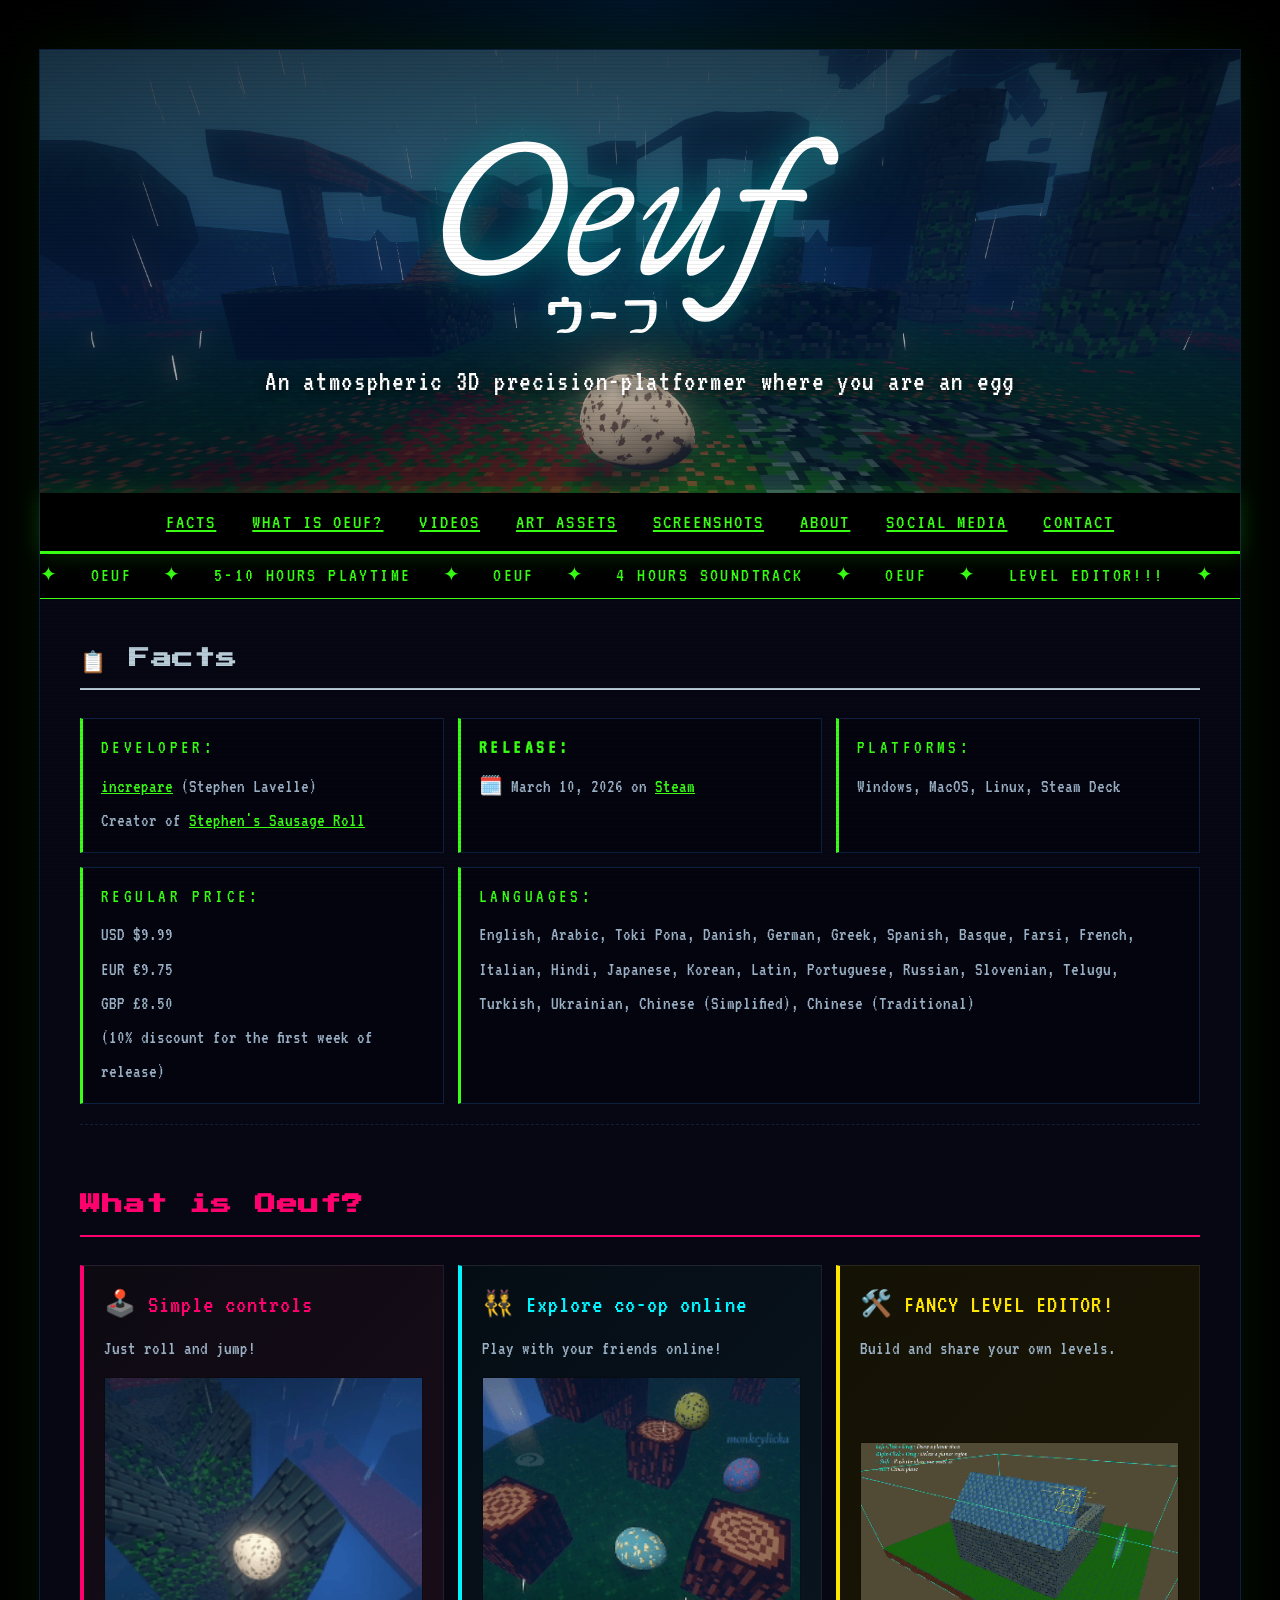
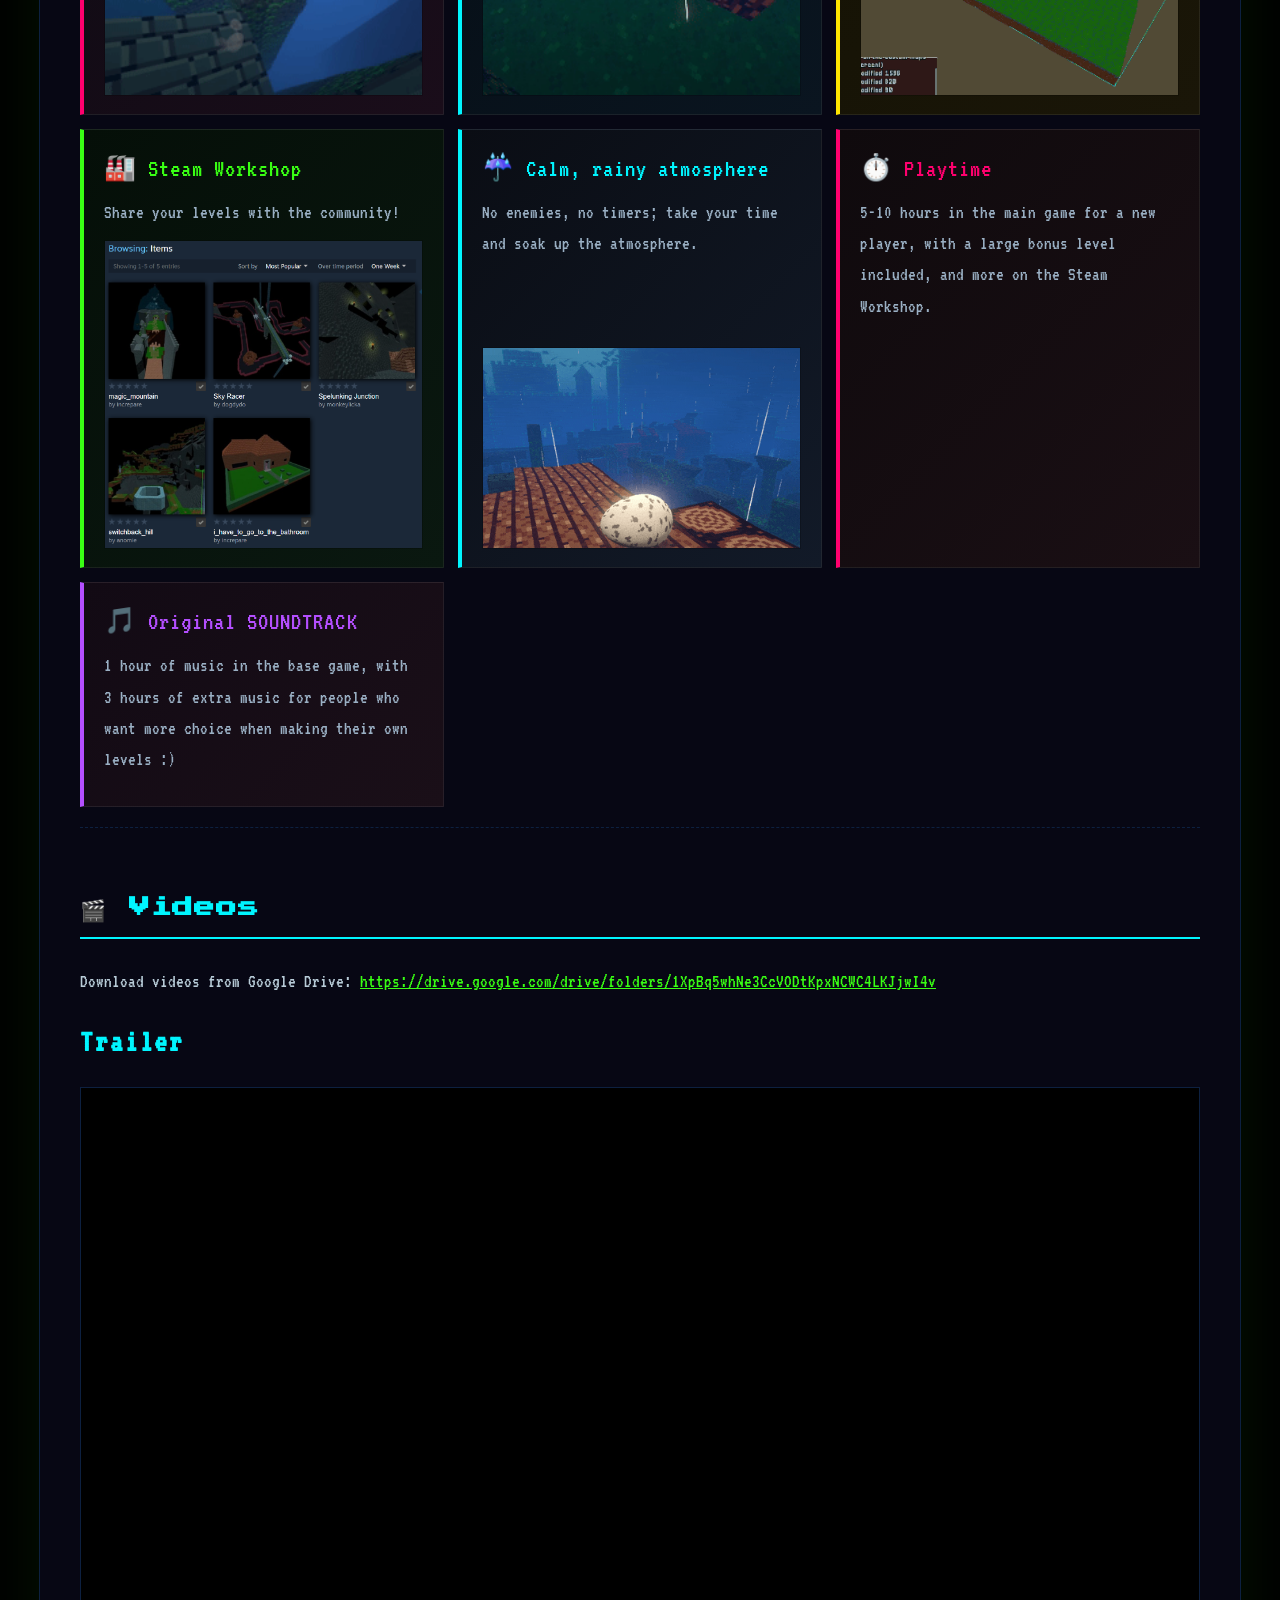
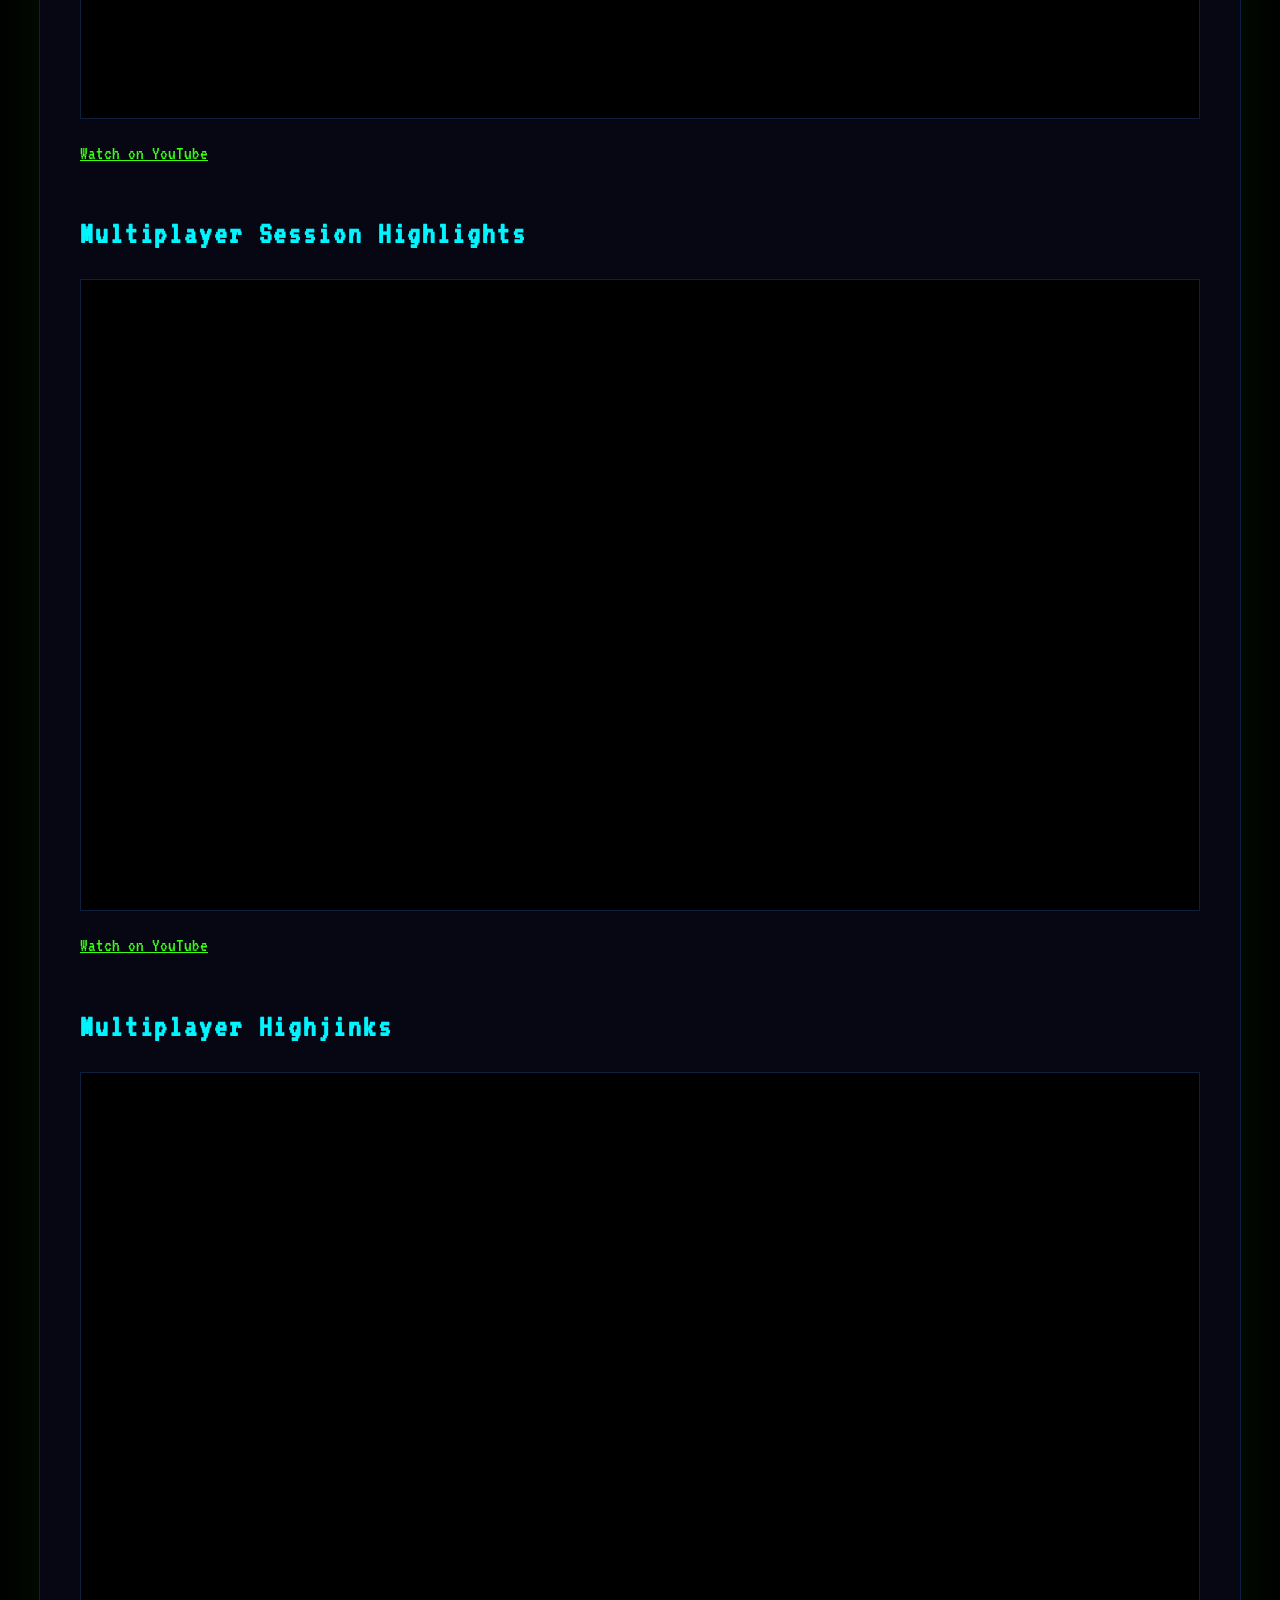
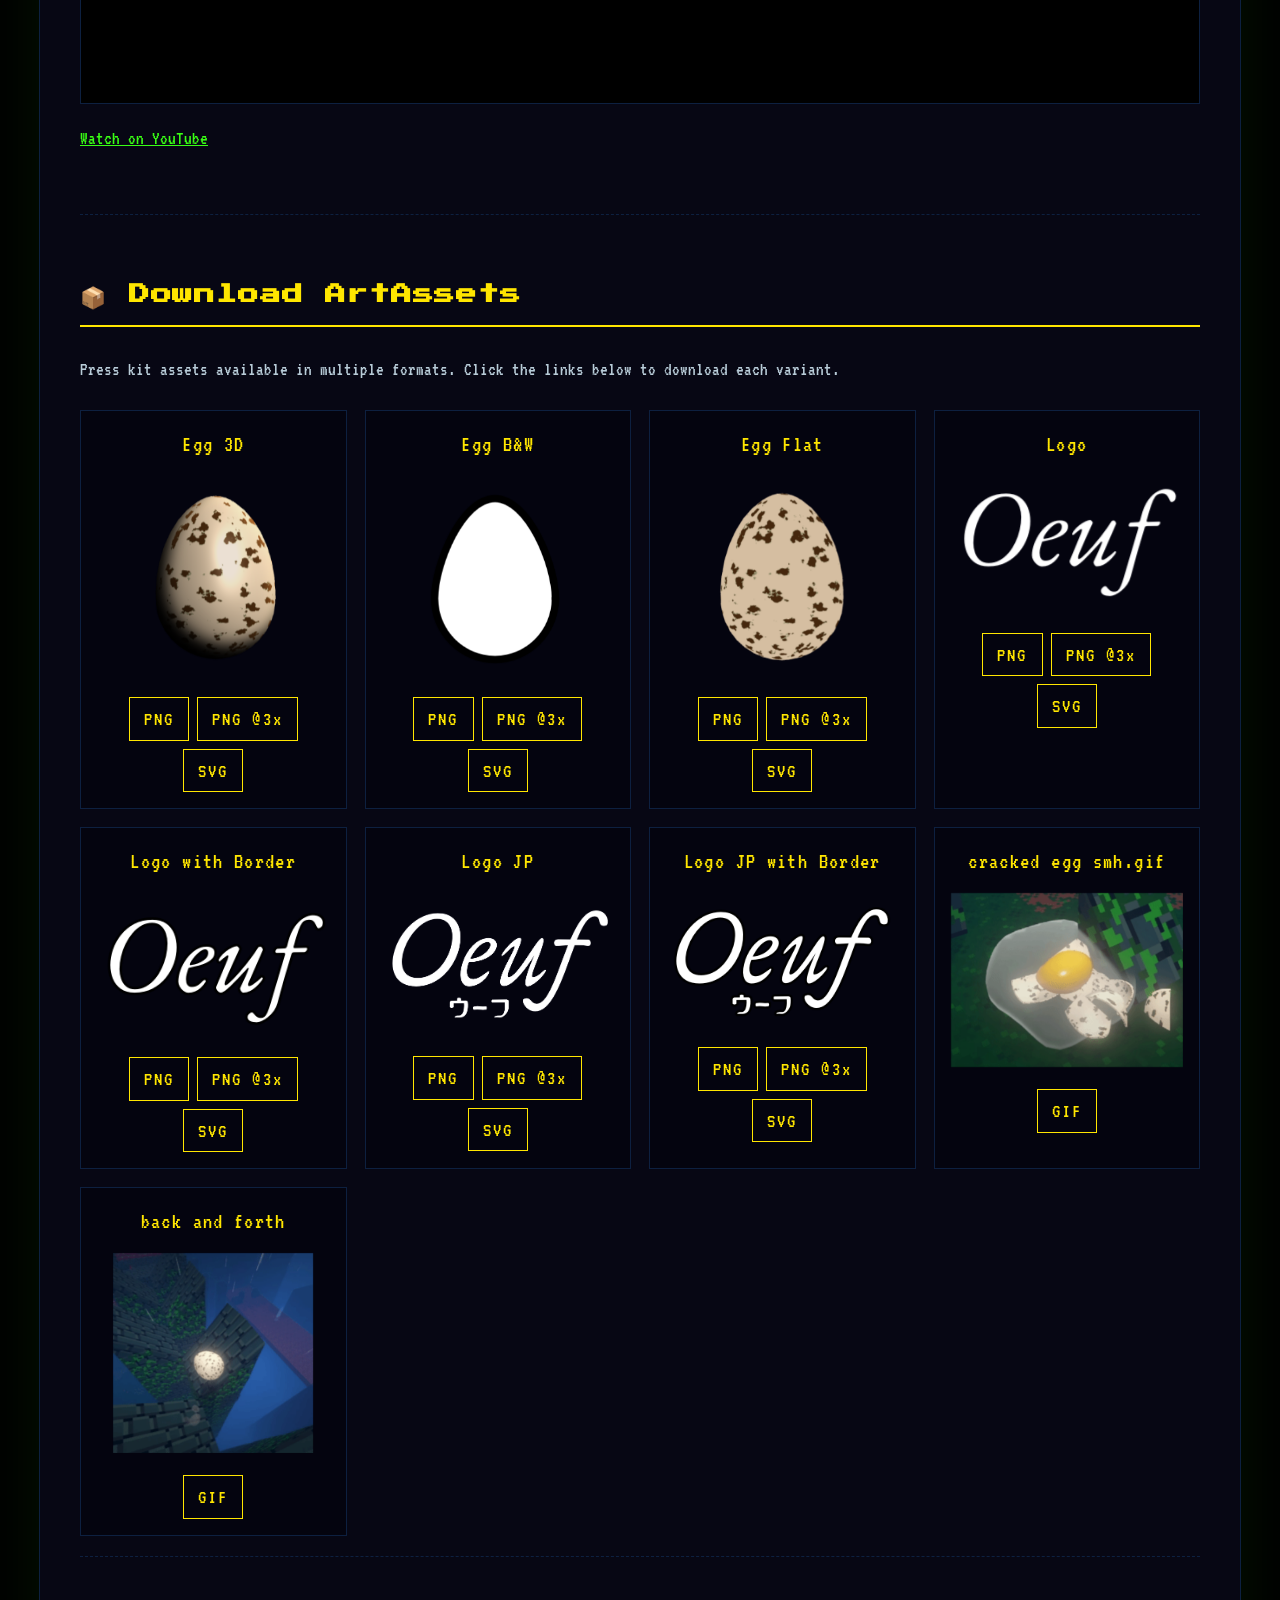
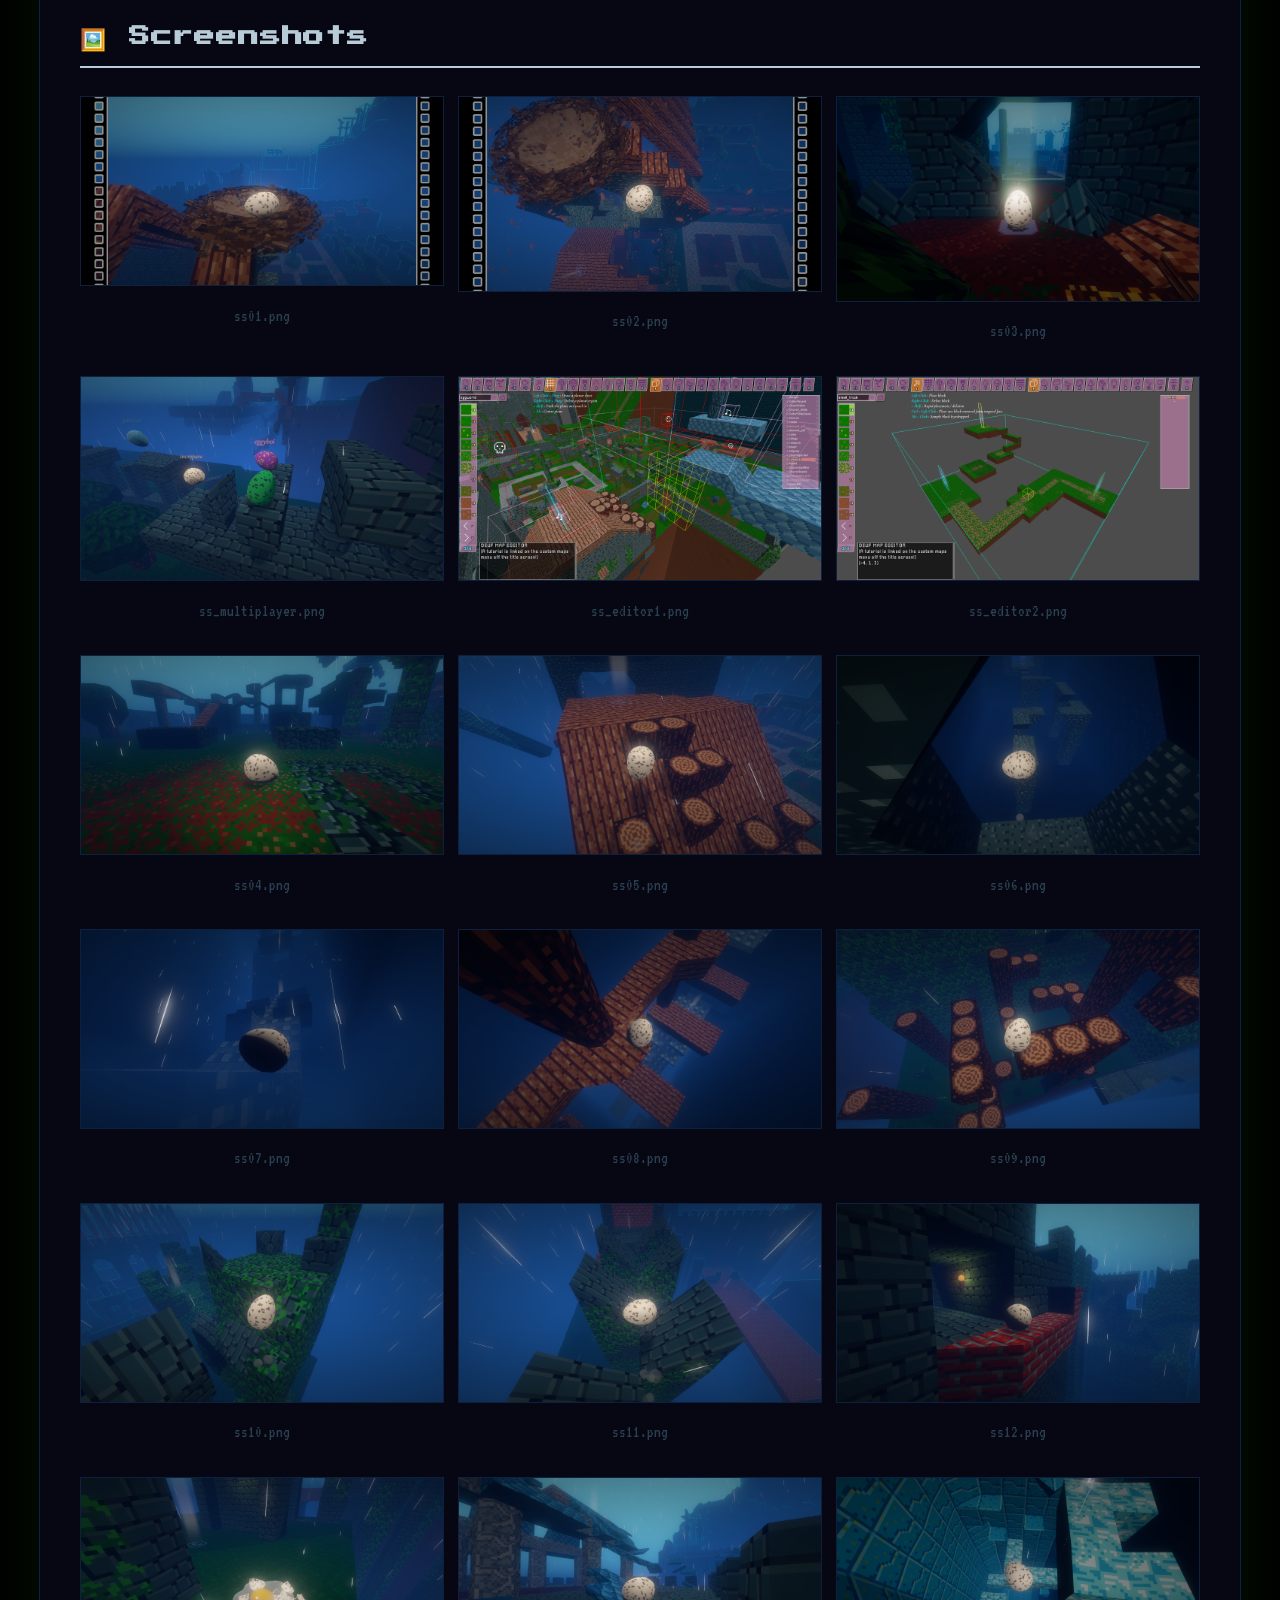
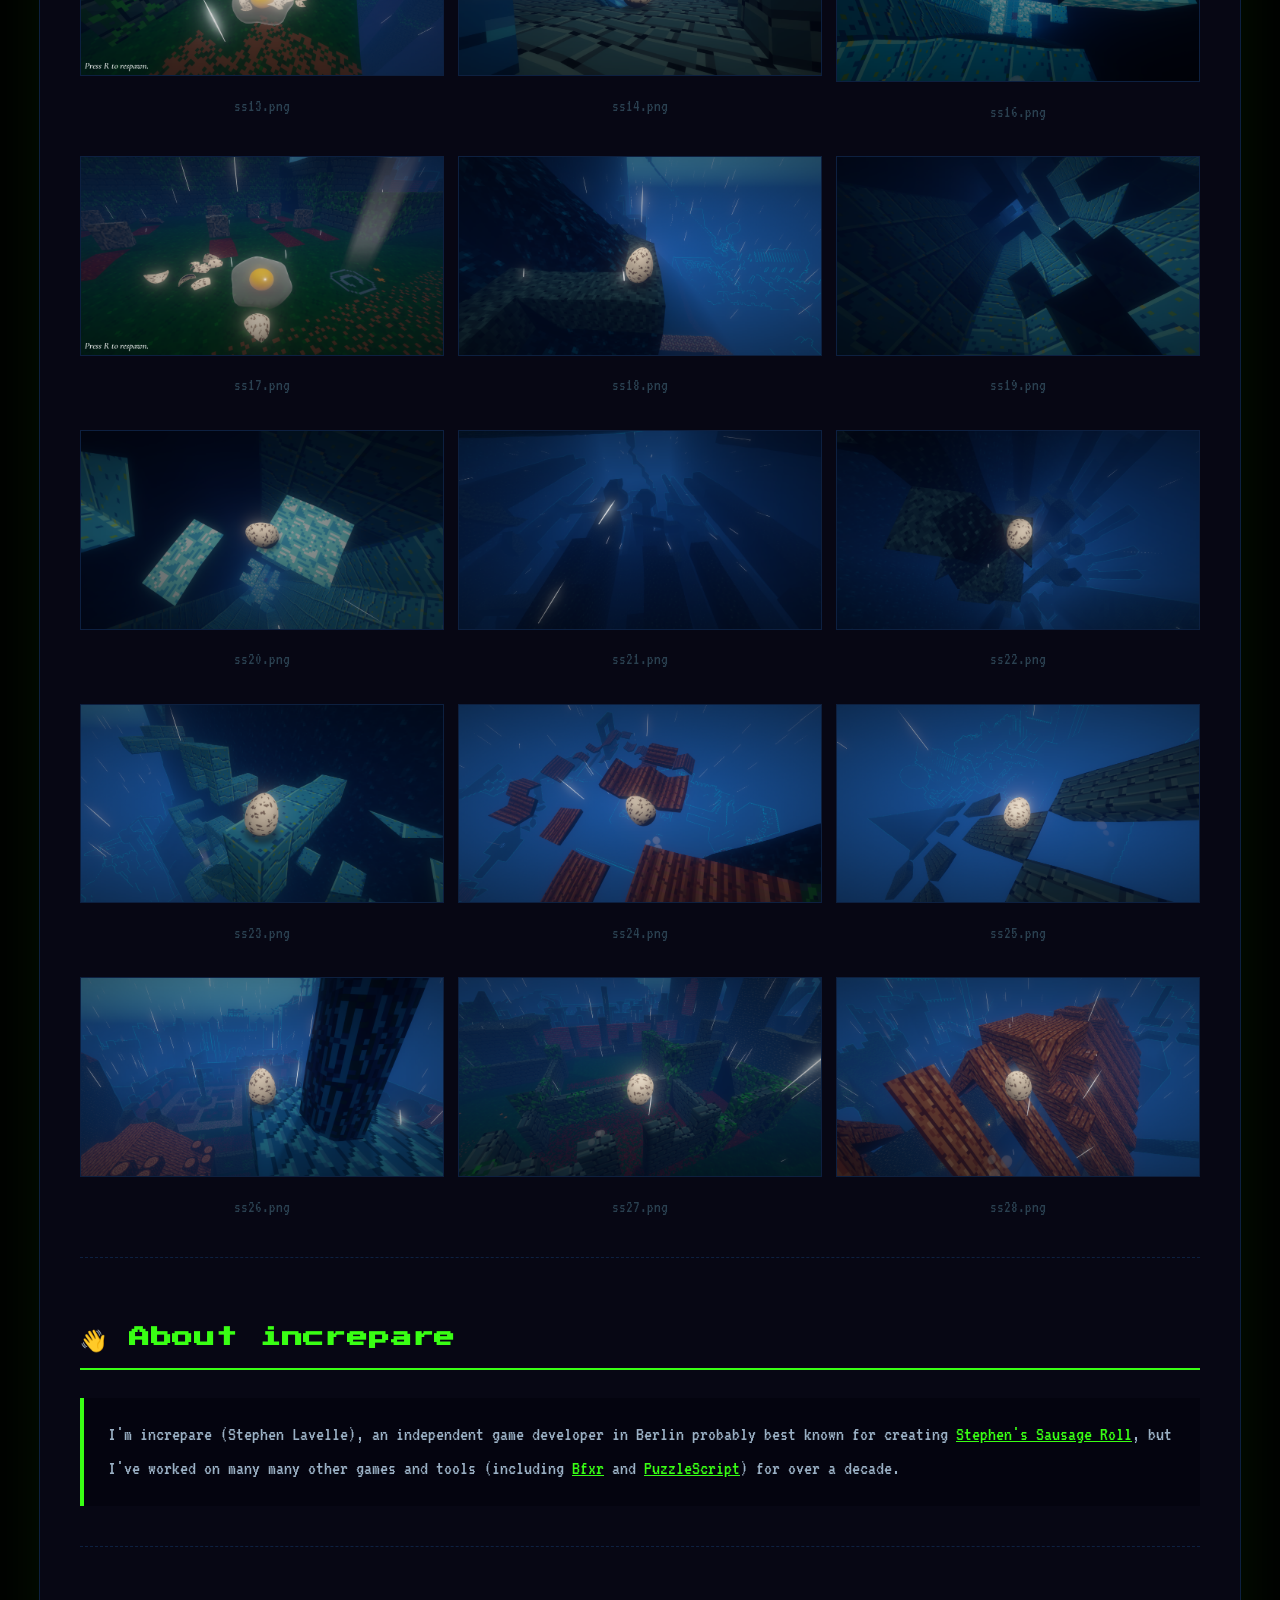
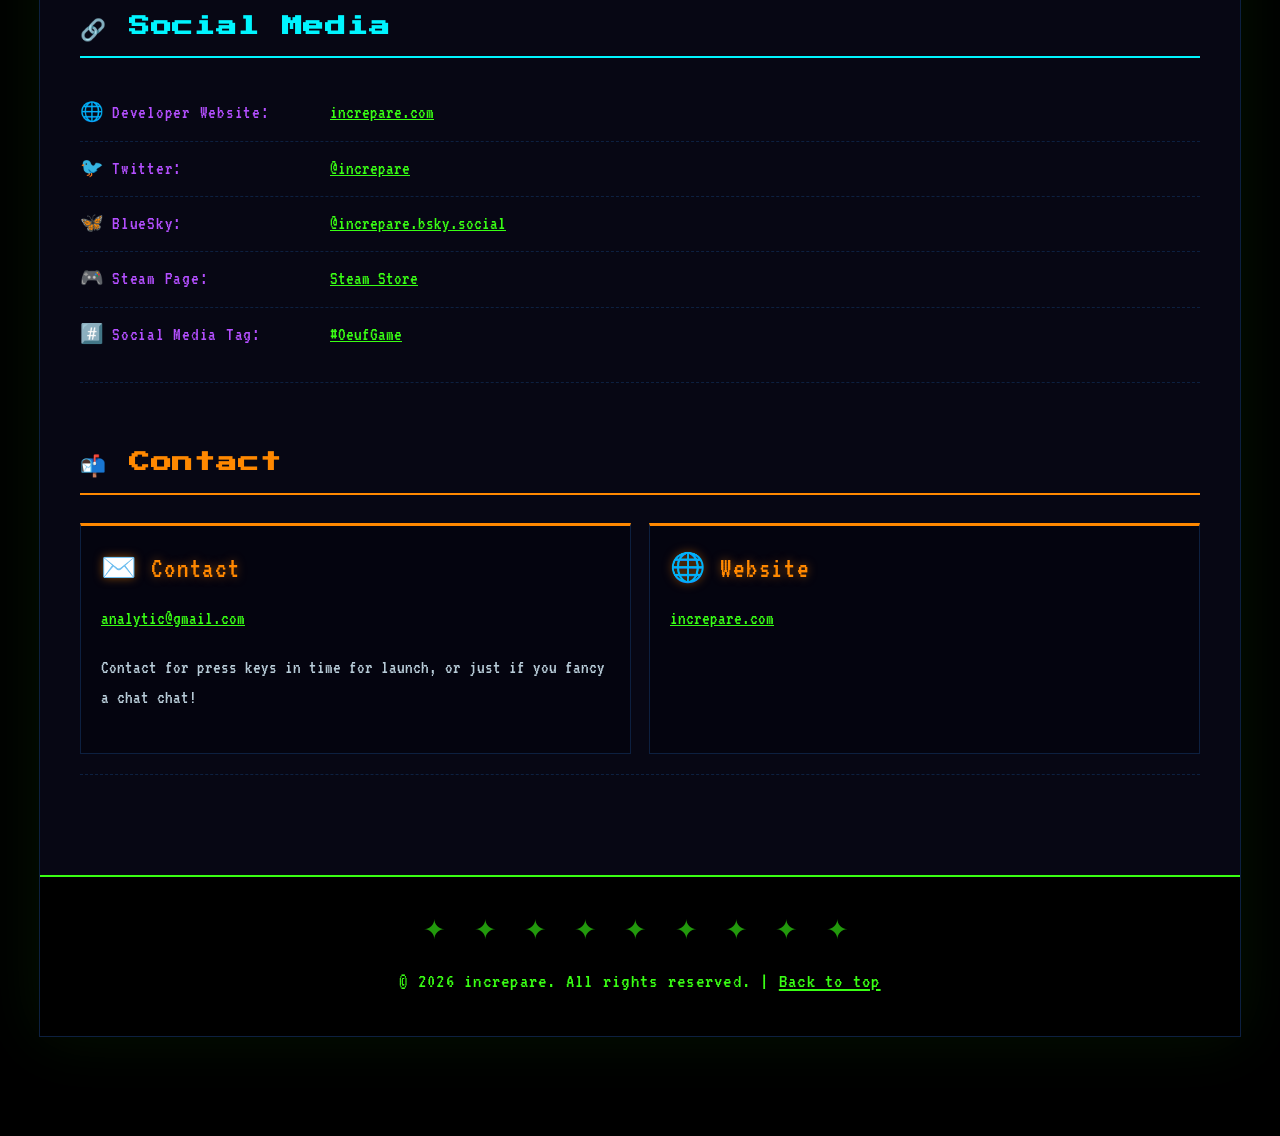
==== commit f471e860: "." ====
--- a/index.html
+++ b/index.html
@@ -3,7 +3,7 @@
 <head>
     <meta charset="UTF-8">
     <meta name="viewport" content="width=device-width, initial-scale=1.0">
-    <meta name="description" content="Press Kit for Oeuf - An atmospheric 3D precision platformer by increpare">
+    <meta name="description" content="Press Kit for Oeuf - An atmospheric 3D precision-platformer by increpare">
     <title>Oeuf - Press Kit</title>
     <link rel="stylesheet" href="style.css">
 </head>
@@ -11,7 +11,7 @@
     <div class="container">
         <header>
             <img src="images/OeufJpLogo.svg" alt="Oeuf">
-            <p class="tagline">An atmospheric 3D precision platformer where you are an egg</p>
+            <p class="tagline">An atmospheric 3D precision-platformer where you are an egg</p>
         </header>
 
         <nav>
@@ -69,48 +69,36 @@
                 <h2>What is Oeuf?</h2>
                 <div class="features-grid">
                     <div class="feature-item feature-item-1">
-                        <span class="feature-emoji">🕹️</span>
-                        <h3>Simple controls</h3>
+                        <h3>🕹️ Simple controls</h3>
                         <p>Just roll and jump!</p>
                         <img src="assets/backforth.gif" alt="">
                     </div>
                     <div class="feature-item feature-item-2">
-                        <span class="feature-emoji">👯</span>
-                        <h3>Explore co-op online</h3>
+                        <h3>👯 Explore co-op online</h3>
                         <p>Play with your friends online!</p>
                         <img src="assets/multiplayer.gif" alt="">
                     </div>
                     <div class="feature-item feature-item-3">
-                        <span class="feature-emoji">🛠️</span>
-                        <h3>FANCY LEVEL EDITOR!</h3>
+                        <h3>🛠️ FANCY LEVEL EDITOR!</h3>
                         <p>Build and share your own levels.</p>
                         <img src="assets/editor_animation_sm.gif" alt="">
                     </div>
                     <div class="feature-item feature-item-4">
-                        <span class="feature-emoji">🏭</span>
-                        <h3>Steam Workshop</h3>
-                        <p>Support for level-sharing.</p>
+                        <h3>🏭 Steam Workshop</h3>
+                        <p>Share your levels with the community!</p>
                         <img src="images/workshop.png" height="300" alt="Steam Workshop">
                     </div>
                     <div class="feature-item feature-item-7">
-                        <span class="feature-emoji">☔</span>
-                        <h3>Calm, rainy atmosphere</h3>
+                        <h3>☔ Calm, rainy atmosphere</h3>
                         <p>No enemies, no timers; take your time and soak up the atmosphere.</p>
                         <img src="images/rainy.gif" alt="">
                     </div>
                     <div class="feature-item feature-item-8">
-                        <span class="feature-emoji">⏱️</span>
-                        <h3>Playtime</h3>
+                        <h3>⏱️ Playtime</h3>
                         <p>5-10 hours in the main game for a new player, with a large bonus level included, and more on the Steam Workshop.</p>
                     </div>
-                    <div class="feature-item feature-item-9">
-                        <span class="feature-emoji">😤</span>
-                        <h3>Challenging moments</h3>
-                        <p>The game balances gentle bopping about with more challenging segments. Be prepared to sweat as you line up that final jump before the next checkpoint.</p>
-                    </div>
                     <div class="feature-item feature-item-10">
-                        <span class="feature-emoji">🎵</span>
-                        <h3>Original SOUNDTRACK</h3>
+                        <h3>🎵 Original SOUNDTRACK</h3>
                         <p>1 hour of music in the base game, with 3 hours of extra music for people who want more choice when making their own levels :)</p>
                     </div>
                 </div>
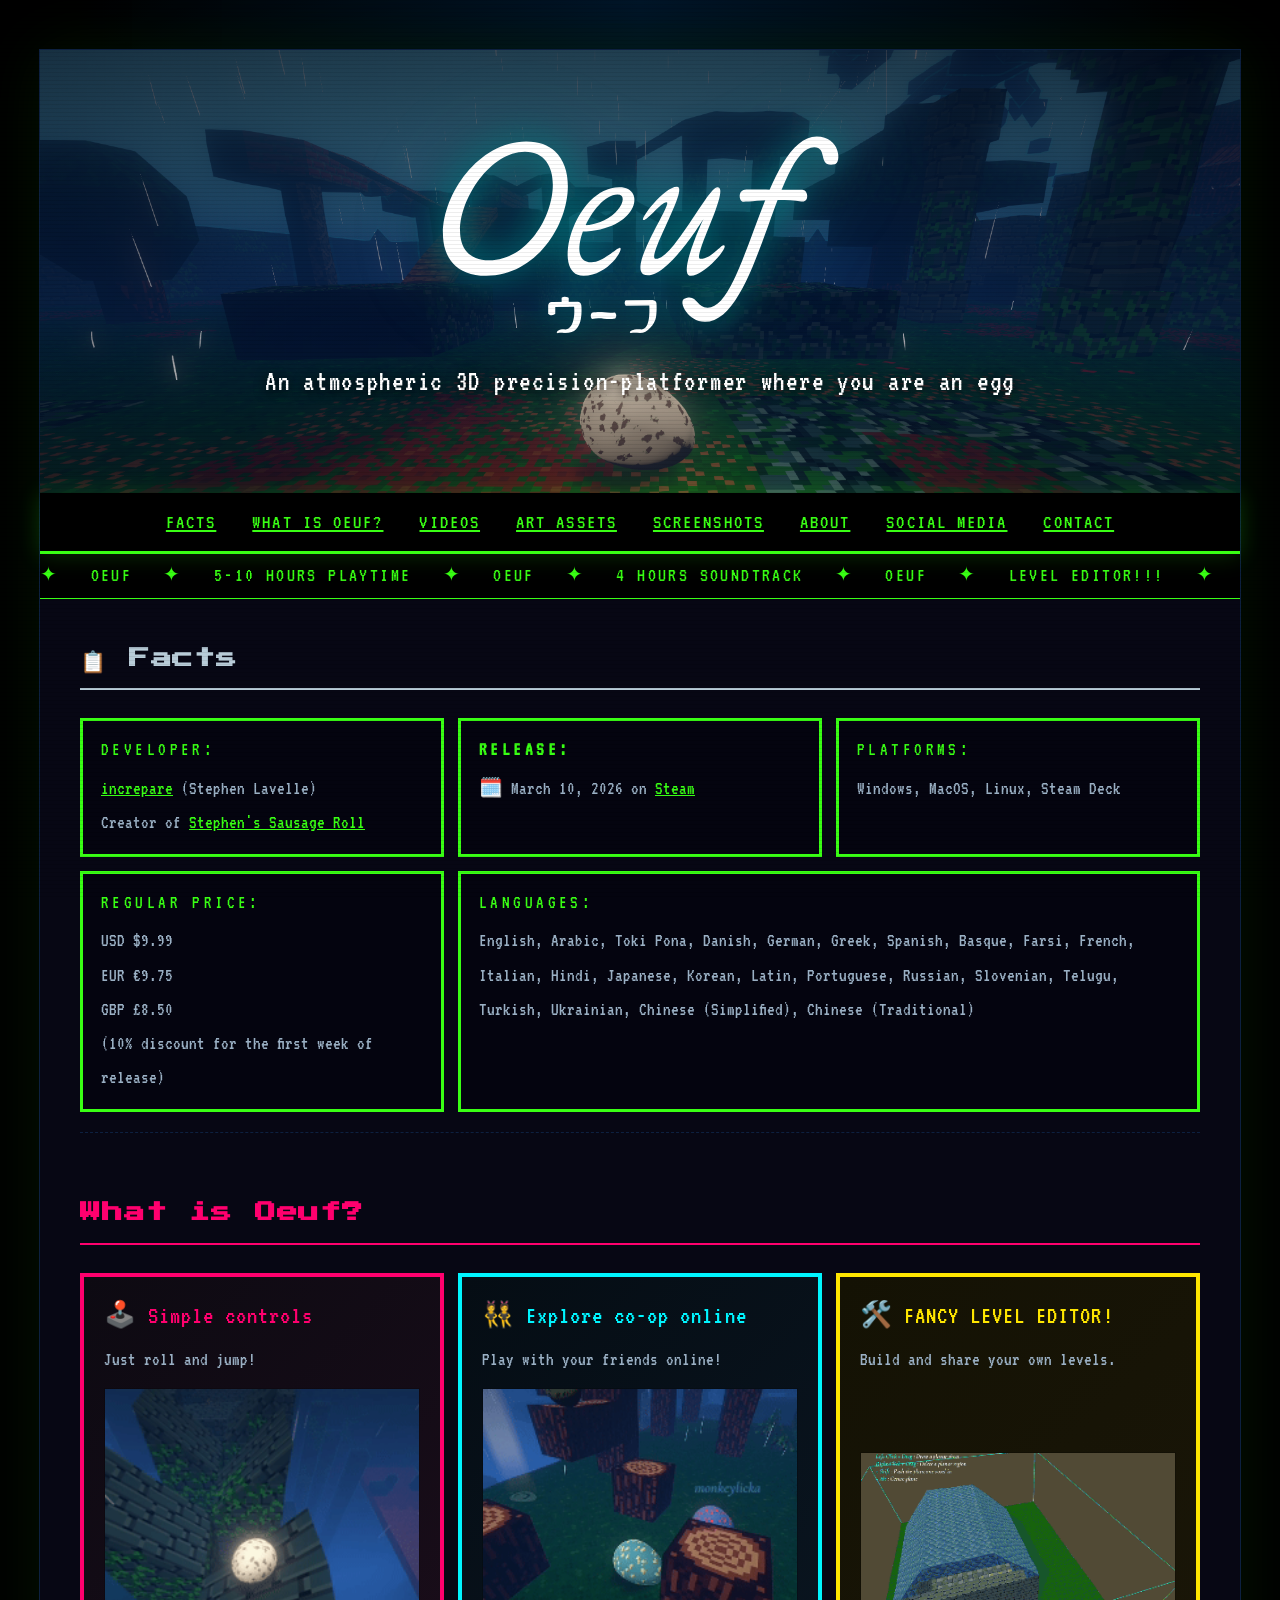
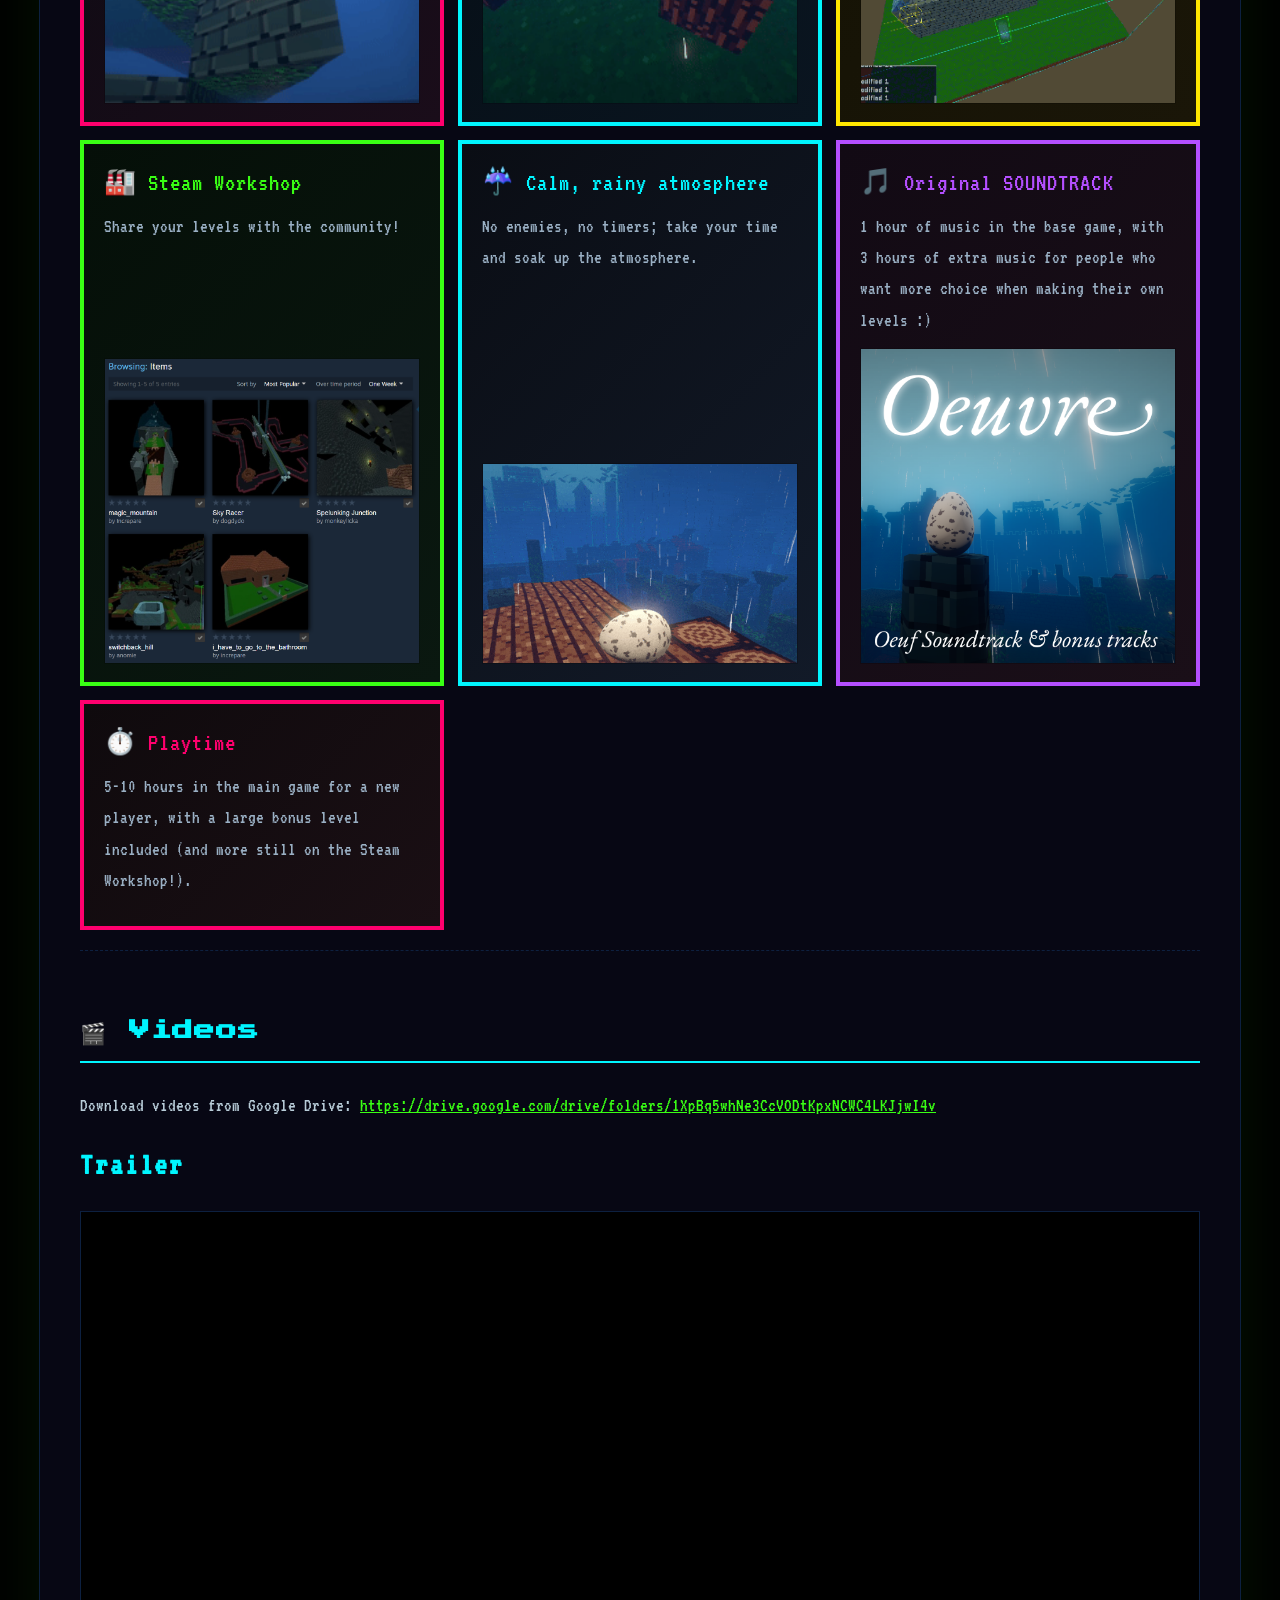
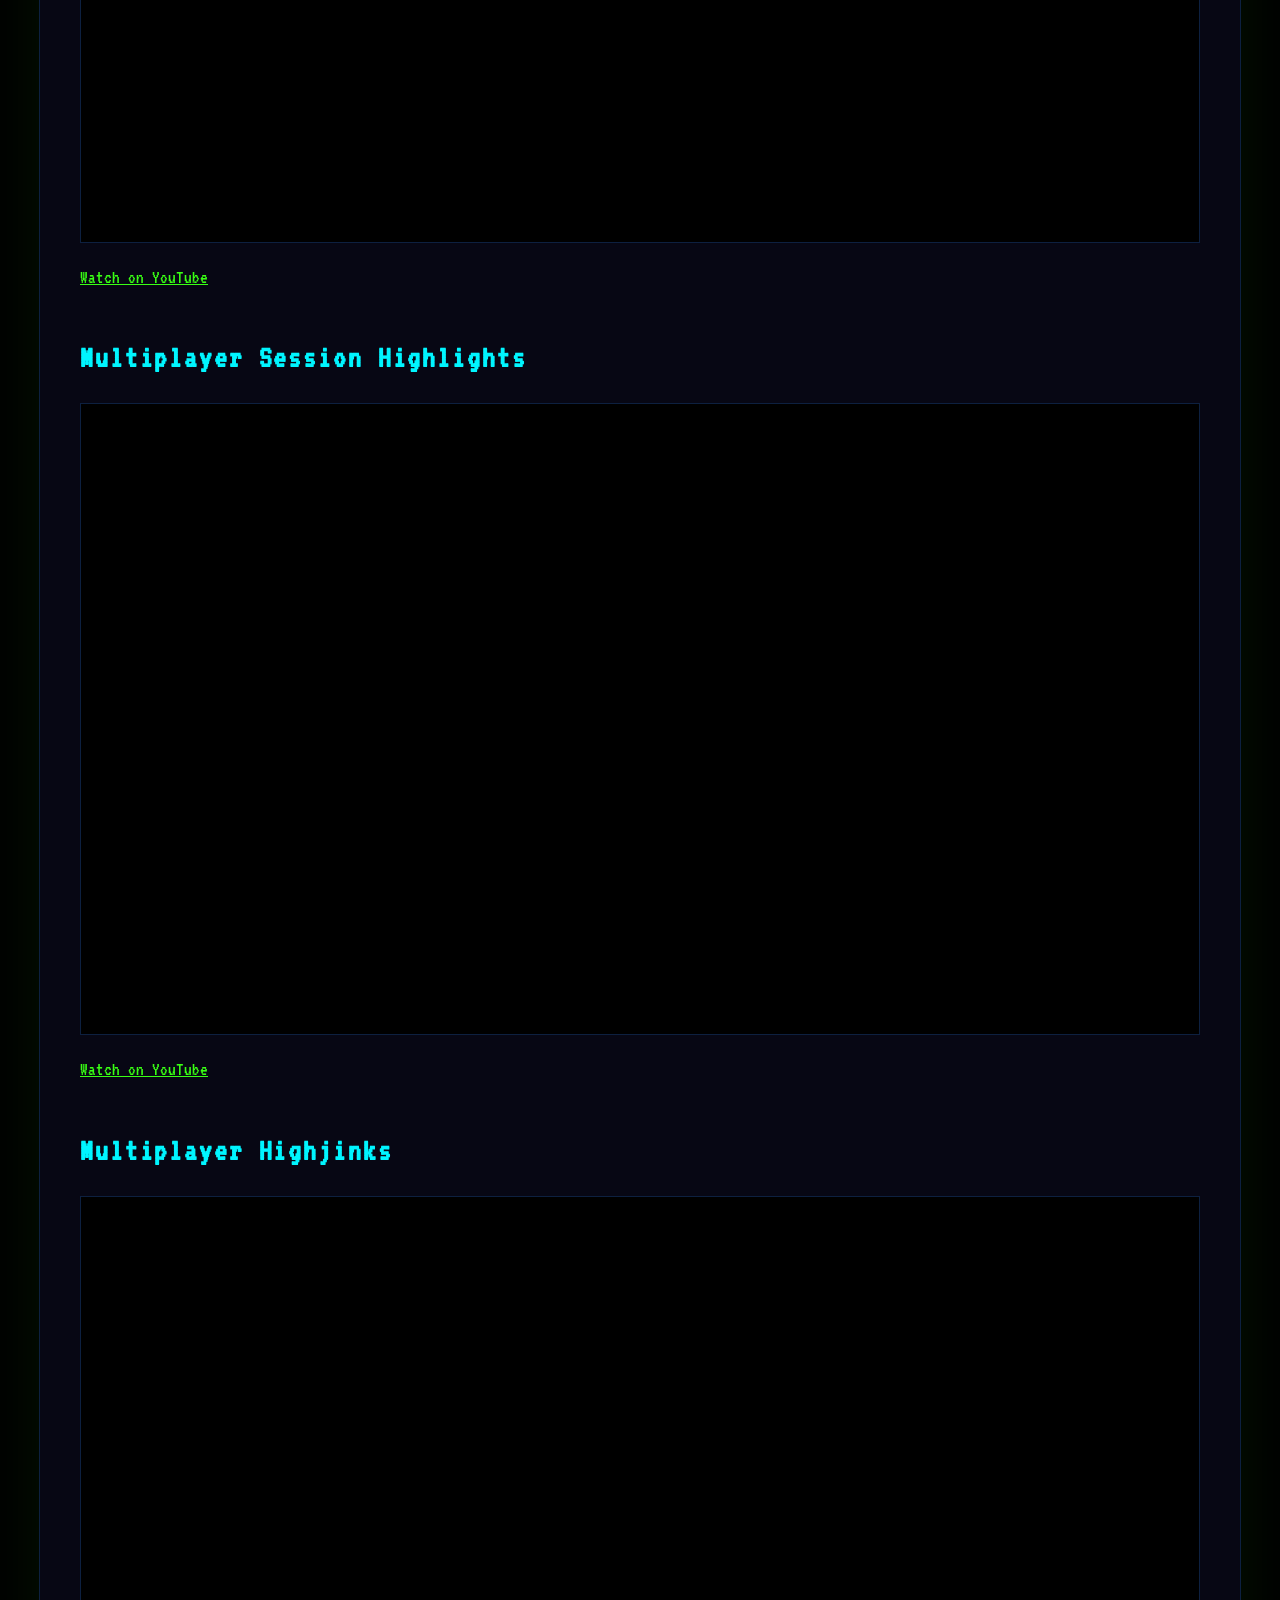
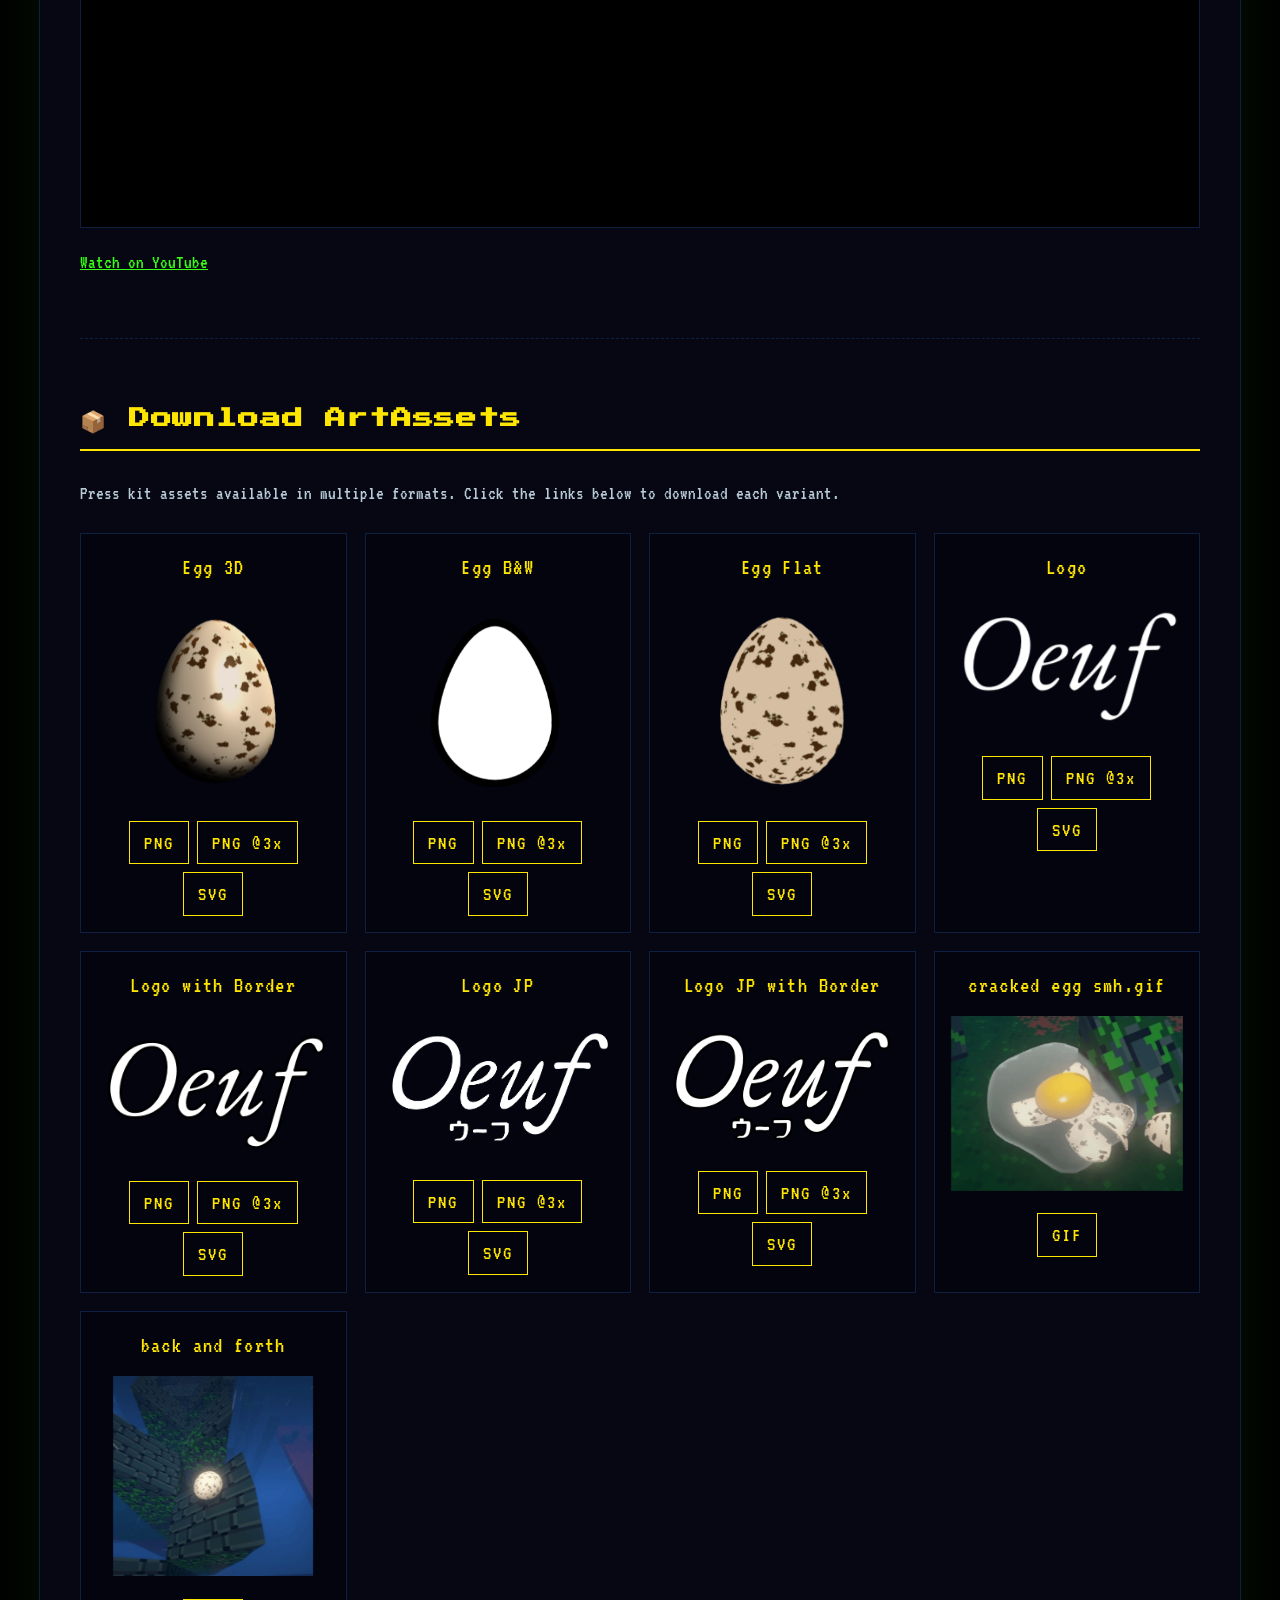
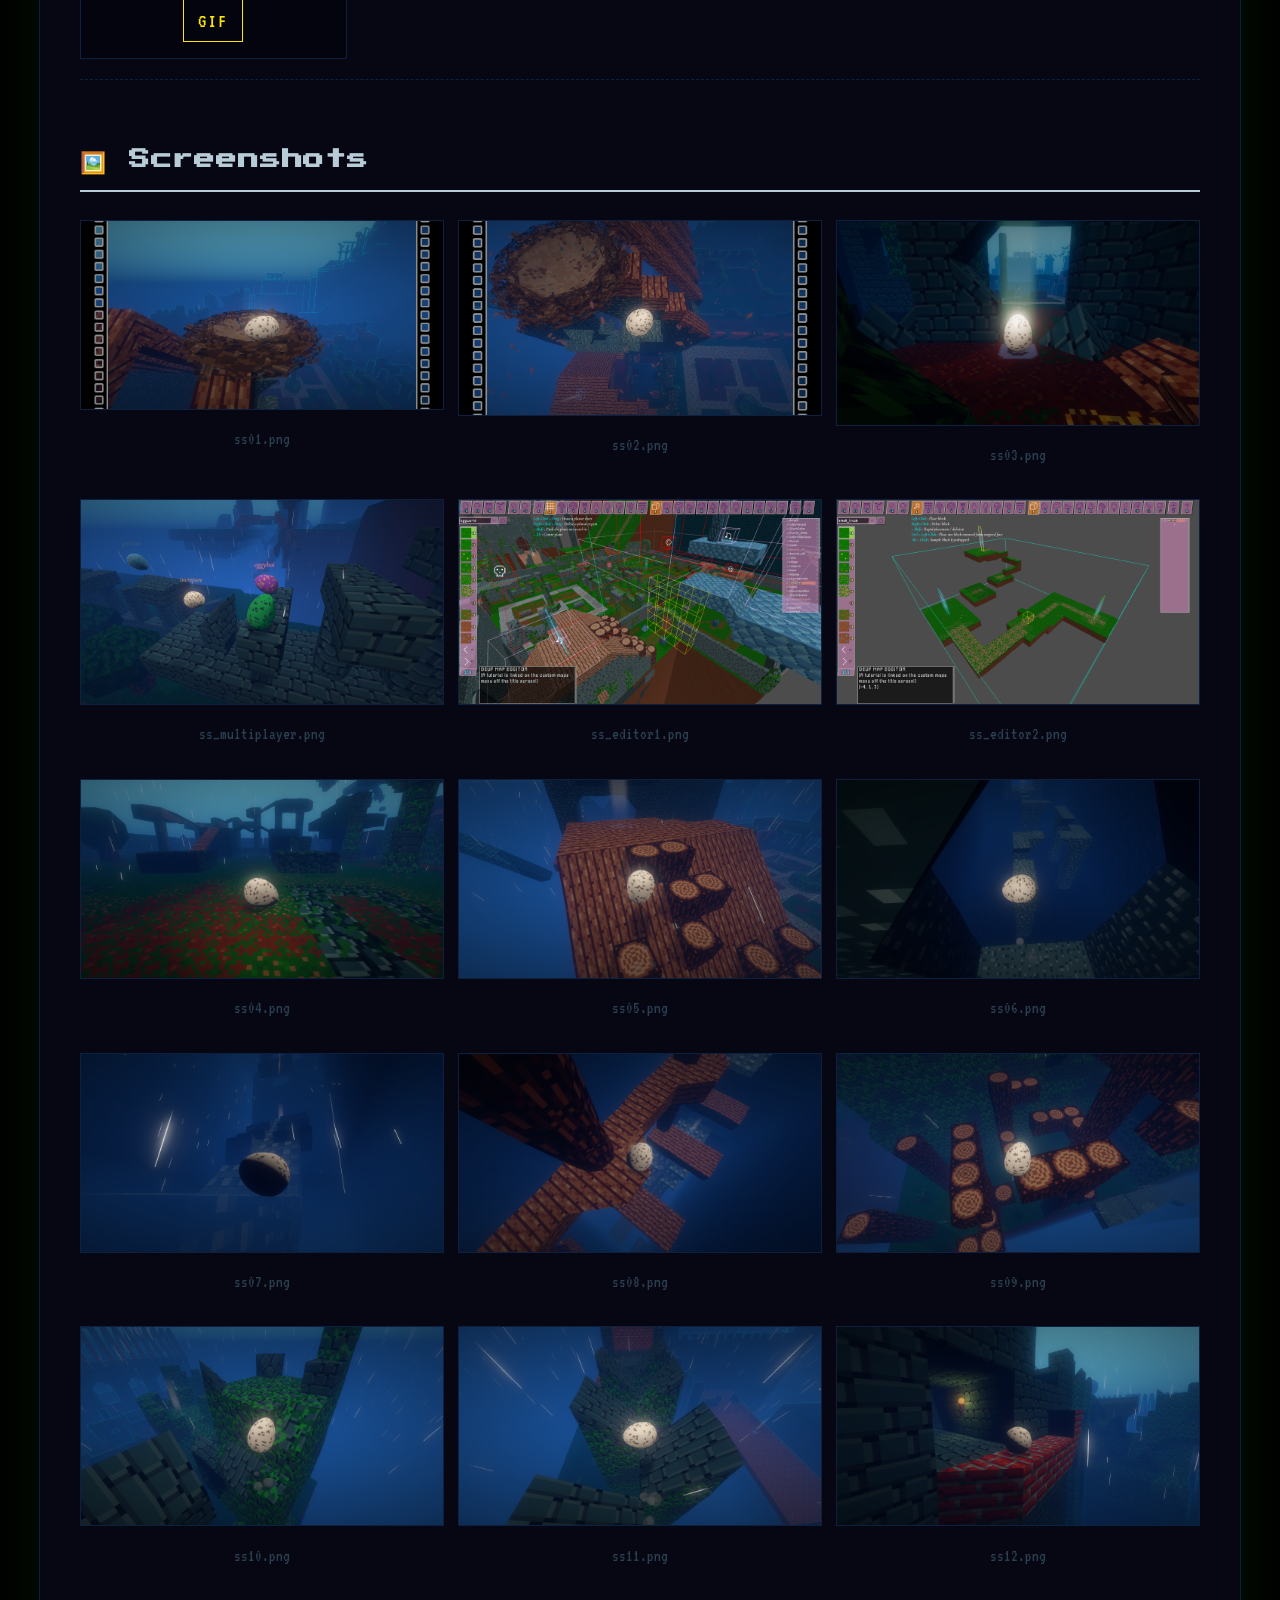
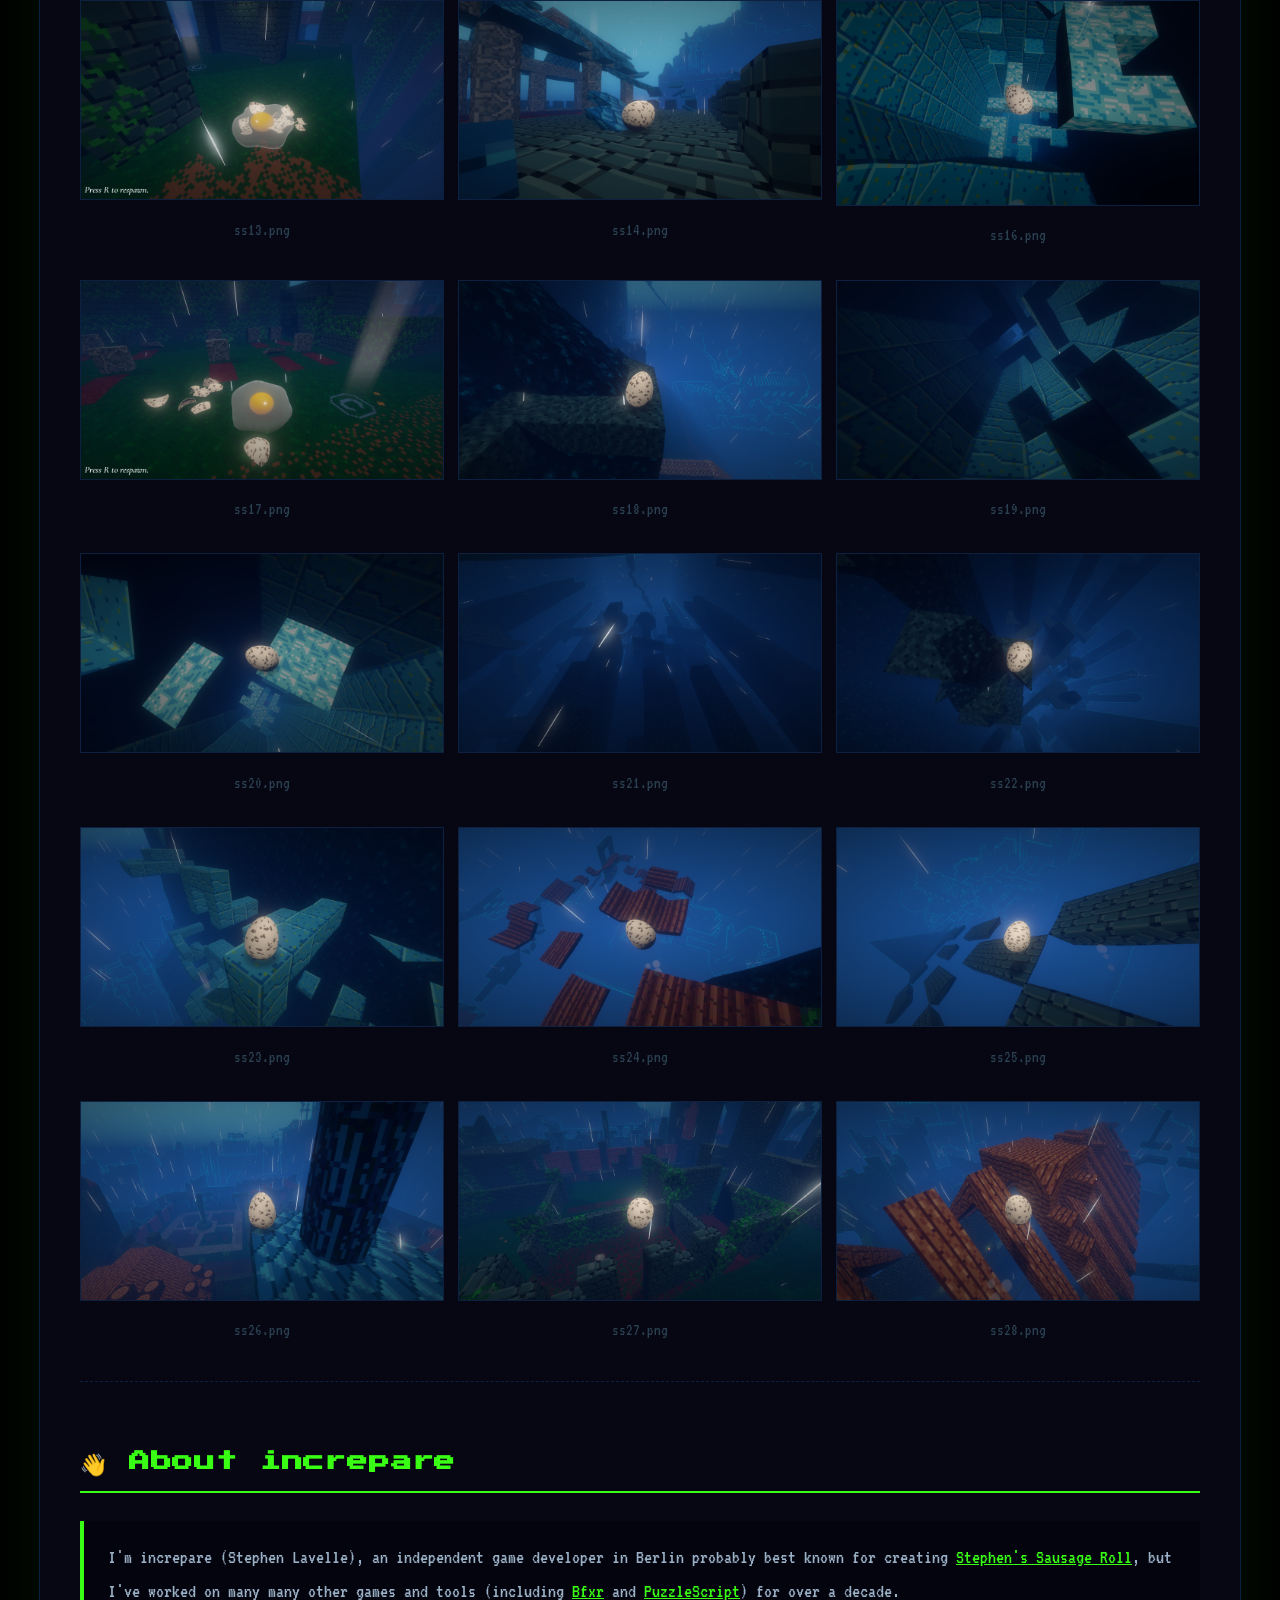
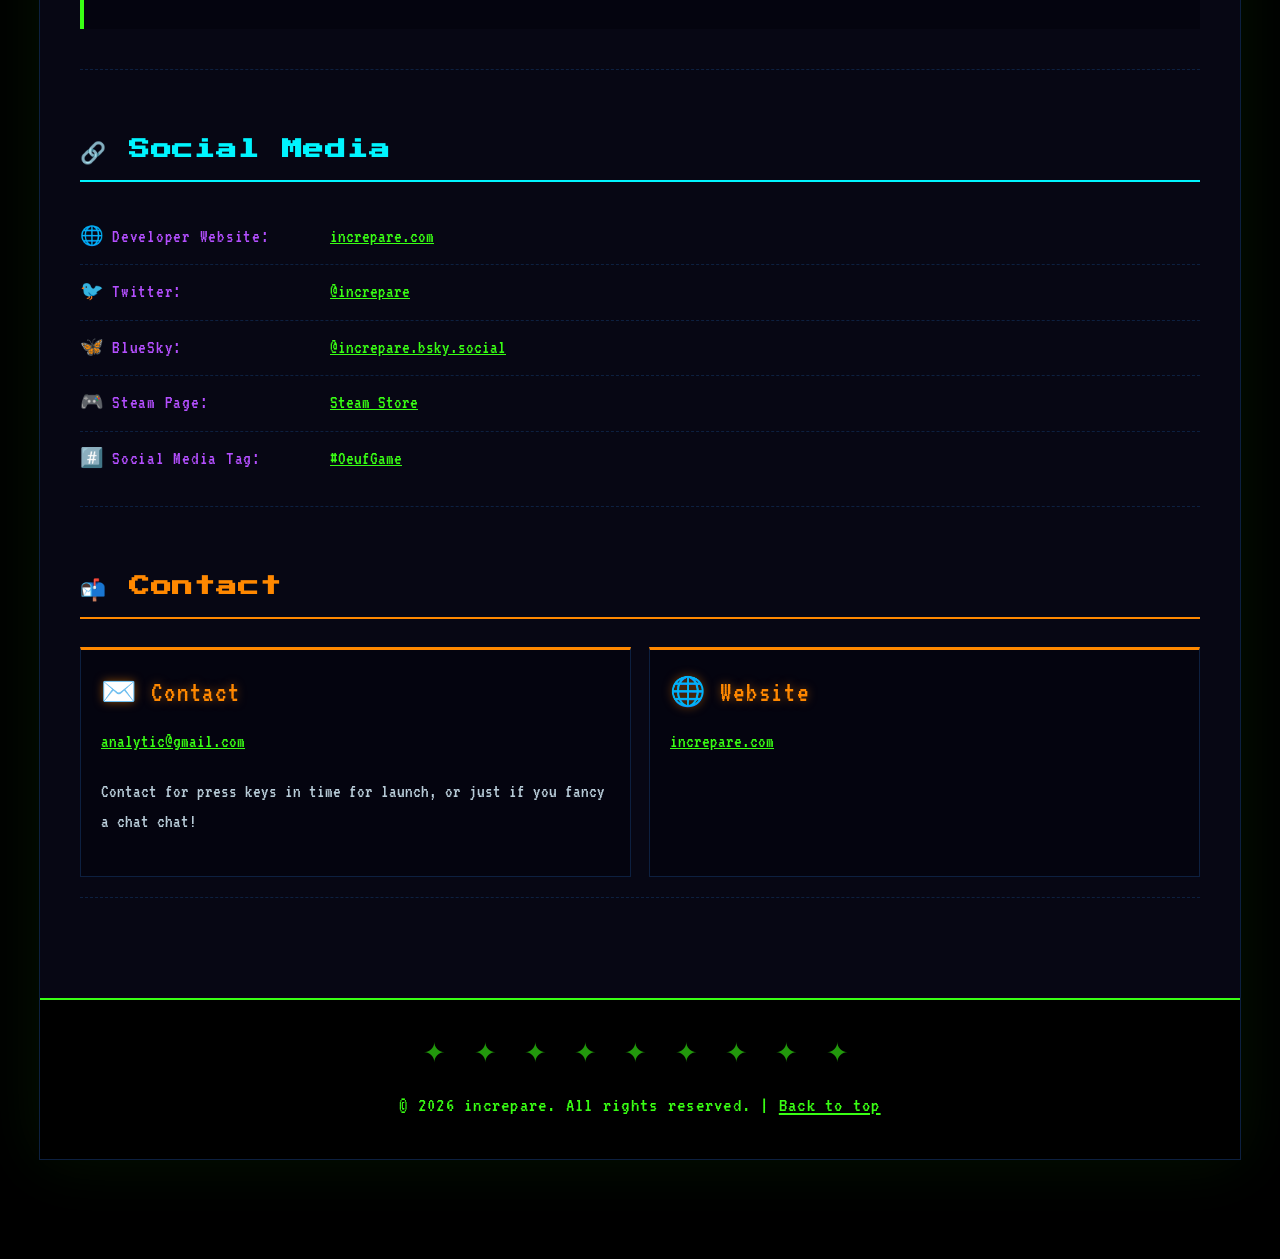
==== commit 6ee10b36: "." ====
--- a/index.html
+++ b/index.html
@@ -93,13 +93,14 @@
                         <p>No enemies, no timers; take your time and soak up the atmosphere.</p>
                         <img src="images/rainy.gif" alt="">
                     </div>
-                    <div class="feature-item feature-item-8">
-                        <h3>⏱️ Playtime</h3>
-                        <p>5-10 hours in the main game for a new player, with a large bonus level included, and more on the Steam Workshop.</p>
-                    </div>
                     <div class="feature-item feature-item-10">
                         <h3>🎵 Original SOUNDTRACK</h3>
                         <p>1 hour of music in the base game, with 3 hours of extra music for people who want more choice when making their own levels :)</p>
+                        <img src="images/oeuvre.png" alt="">
+                    </div>
+                    <div class="feature-item feature-item-8">
+                        <h3>⏱️ Playtime</h3>
+                        <p>5-10 hours in the main game for a new player, with a large bonus level included (and more still on the Steam Workshop!).</p>
                     </div>
                 </div>
             </section>
--- a/style.css
+++ b/style.css
@@ -298,7 +298,7 @@
     padding: 14px 18px;
     background-color: #04040f;
     border: 1px solid #0d2040;
-    border-left: 3px solid #39ff14;
+    border: 3px solid #39ff14;
 }
 
 .fact-item h3 {
@@ -369,25 +369,25 @@
 }
 
 /* Coloured box variants – neon accents */
-.feature-item-1  { background: linear-gradient(135deg, #0d0a12 0%, #1a0d1a 100%); border-left: 4px solid #ff006e; }
+.feature-item-1  { background: linear-gradient(135deg, #0d0a12 0%, #1a0d1a 100%); border: 4px solid #ff006e; }
 .feature-item-1 h3 { color: #ff006e; }
-.feature-item-2  { background: linear-gradient(135deg, #050d14 0%, #0a1520 100%); border-left: 4px solid #00f5ff; }
+.feature-item-2  { background: linear-gradient(135deg, #050d14 0%, #0a1520 100%); border: 4px solid #00f5ff; }
 .feature-item-2 h3 { color: #00f5ff; }
-.feature-item-3  { background: linear-gradient(135deg, #141204 0%, #1a1608 100%); border-left: 4px solid #ffe600; }
+.feature-item-3  { background: linear-gradient(135deg, #141204 0%, #1a1608 100%); border: 4px solid #ffe600; }
 .feature-item-3 h3 { color: #ffe600; }
-.feature-item-4  { background: linear-gradient(135deg, #050f08 0%, #0a1810 100%); border-left: 4px solid #39ff14; }
+.feature-item-4  { background: linear-gradient(135deg, #050f08 0%, #0a1810 100%); border: 4px solid #39ff14; }
 .feature-item-4 h3 { color: #39ff14; }
-.feature-item-5  { background: linear-gradient(135deg, #080a14 0%, #0f1428 100%); border-left: 4px solid #b44fff; }
+.feature-item-5  { background: linear-gradient(135deg, #080a14 0%, #0f1428 100%); border: 4px solid #b44fff; }
 .feature-item-5 h3 { color: #b44fff; }
-.feature-item-6  { background: linear-gradient(135deg, #0d0f08 0%, #161a0a 100%); border-left: 4px solid #ff8800; }
+.feature-item-6  { background: linear-gradient(135deg, #0d0f08 0%, #161a0a 100%); border: 4px solid #ff8800; }
 .feature-item-6 h3 { color: #ff8800; }
-.feature-item-7  { background: linear-gradient(135deg, #0a0d14 0%, #121a28 100%); border-left: 4px solid #00f5ff; }
+.feature-item-7  { background: linear-gradient(135deg, #0a0d14 0%, #121a28 100%); border: 4px solid #00f5ff; }
 .feature-item-7 h3 { color: #00f5ff; }
-.feature-item-8  { background: linear-gradient(135deg, #0f0a0d 0%, #1a0f14 100%); border-left: 4px solid #ff006e; }
+.feature-item-8  { background: linear-gradient(135deg, #0f0a0d 0%, #1a0f14 100%); border: 4px solid #ff006e; }
 .feature-item-8 h3 { color: #ff006e; }
-.feature-item-9  { background: linear-gradient(135deg, #0d1208 0%, #141a0a 100%); border-left: 4px solid #39ff14; }
+.feature-item-9  { background: linear-gradient(135deg, #0d1208 0%, #141a0a 100%); border: 4px solid #39ff14; }
 .feature-item-9 h3 { color: #39ff14; }
-.feature-item-10 { background: linear-gradient(135deg, #120a14 0%, #1a0f18 100%); border-left: 4px solid #b44fff; }
+.feature-item-10 { background: linear-gradient(135deg, #120a14 0%, #1a0f18 100%); border: 4px solid #b44fff; }
 .feature-item-10 h3 { color: #b44fff; }
 
 .lead {
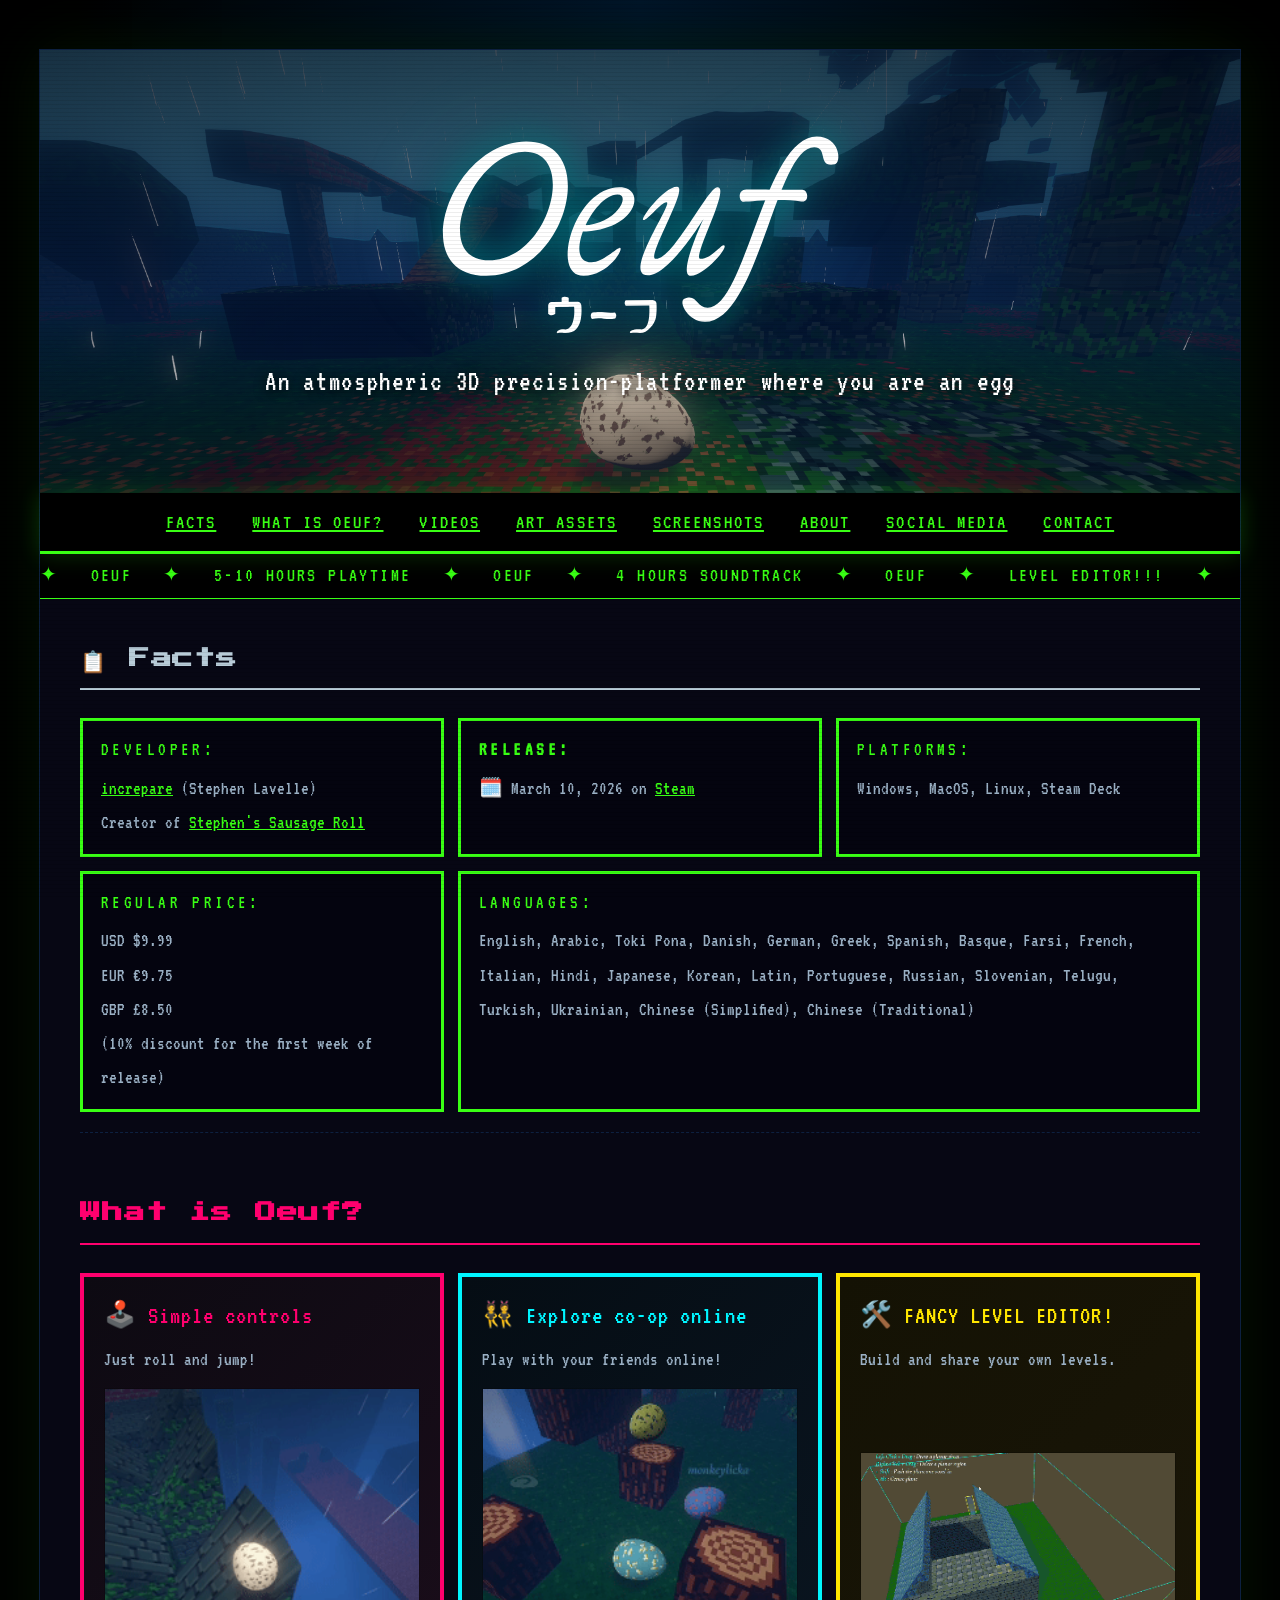
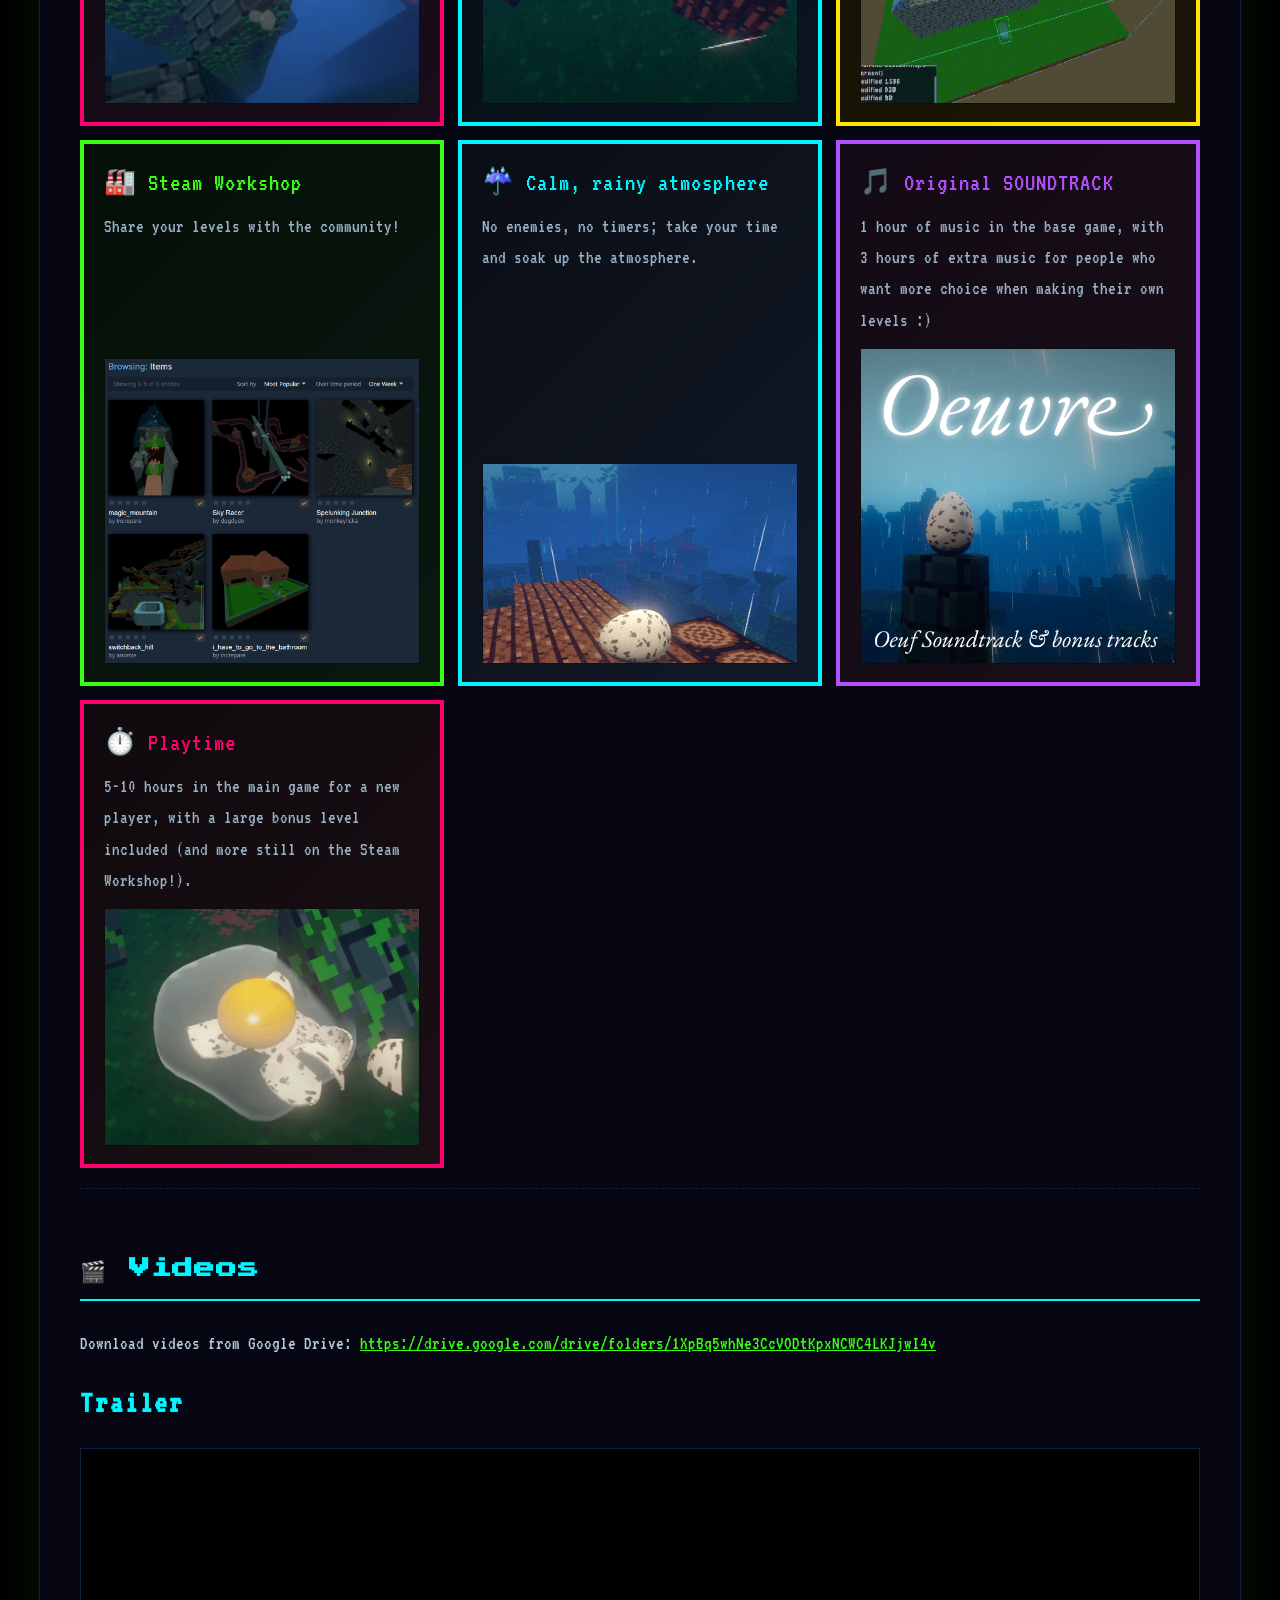
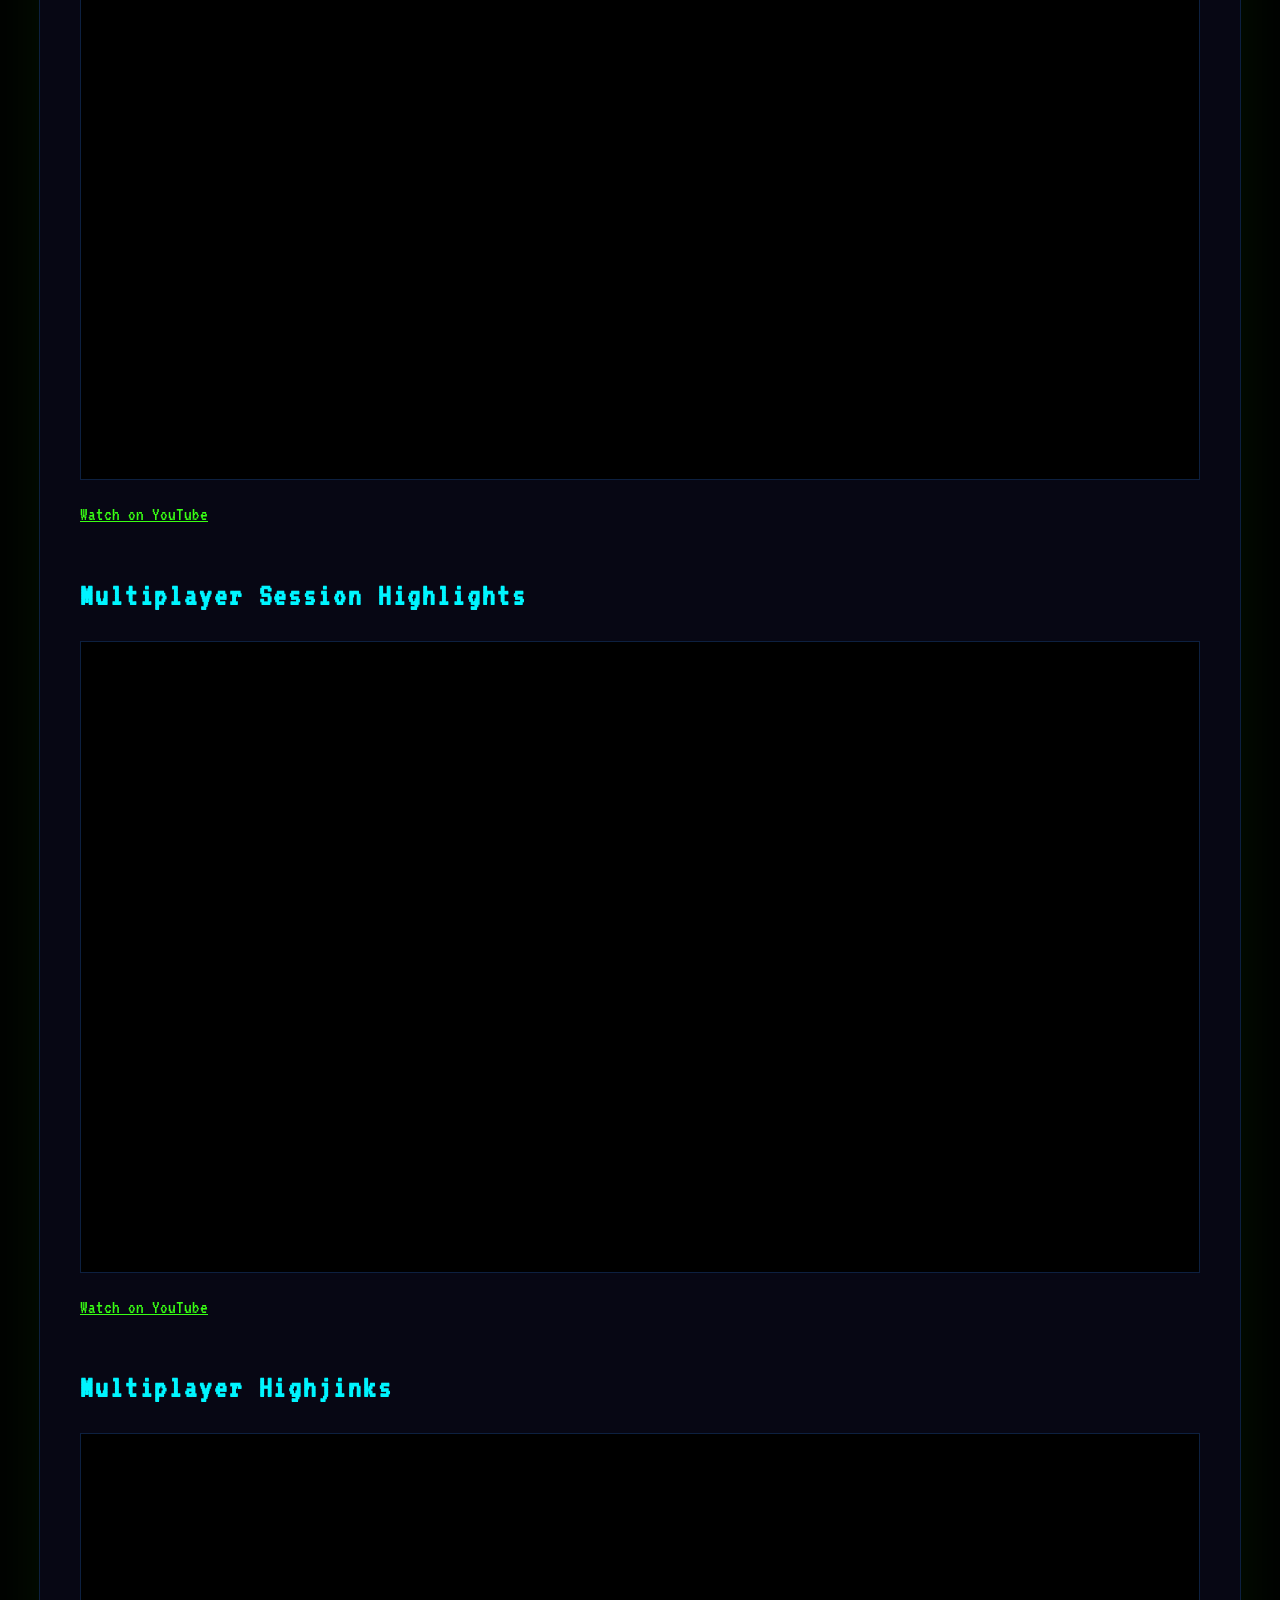
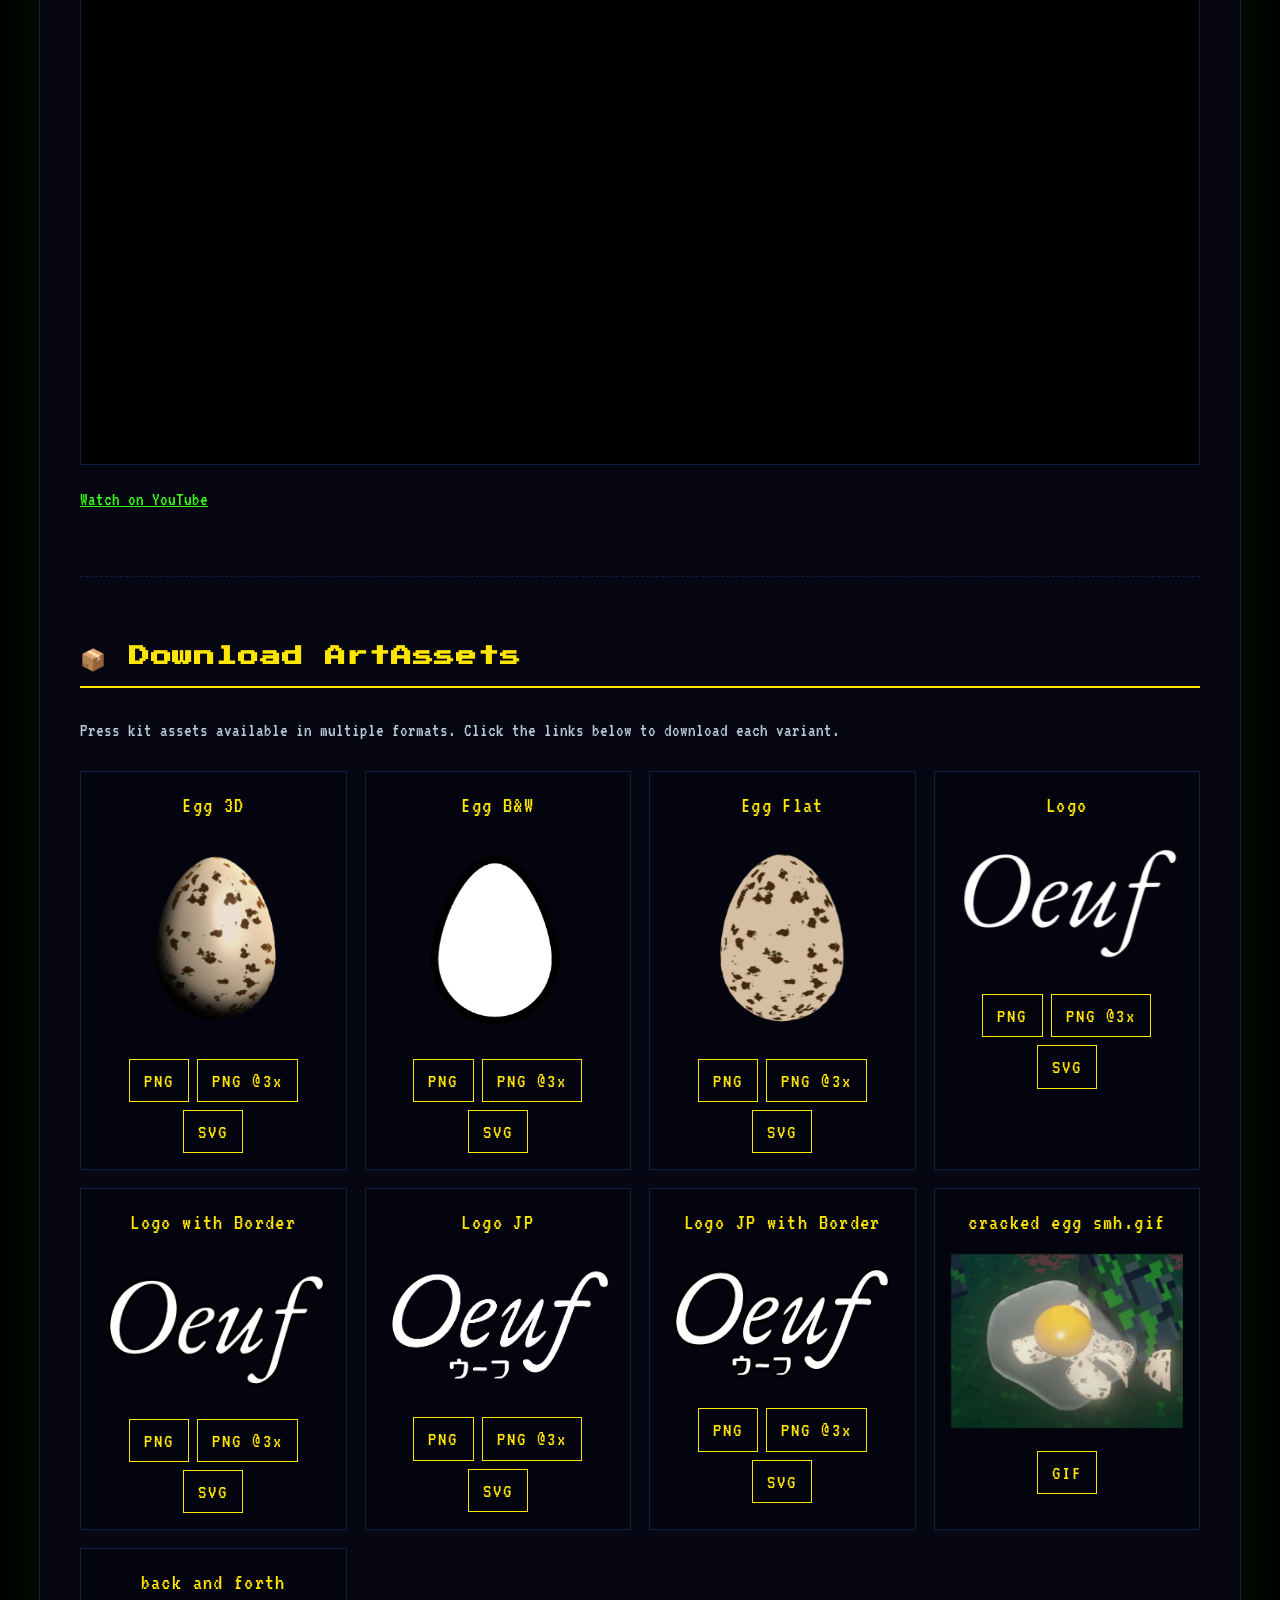
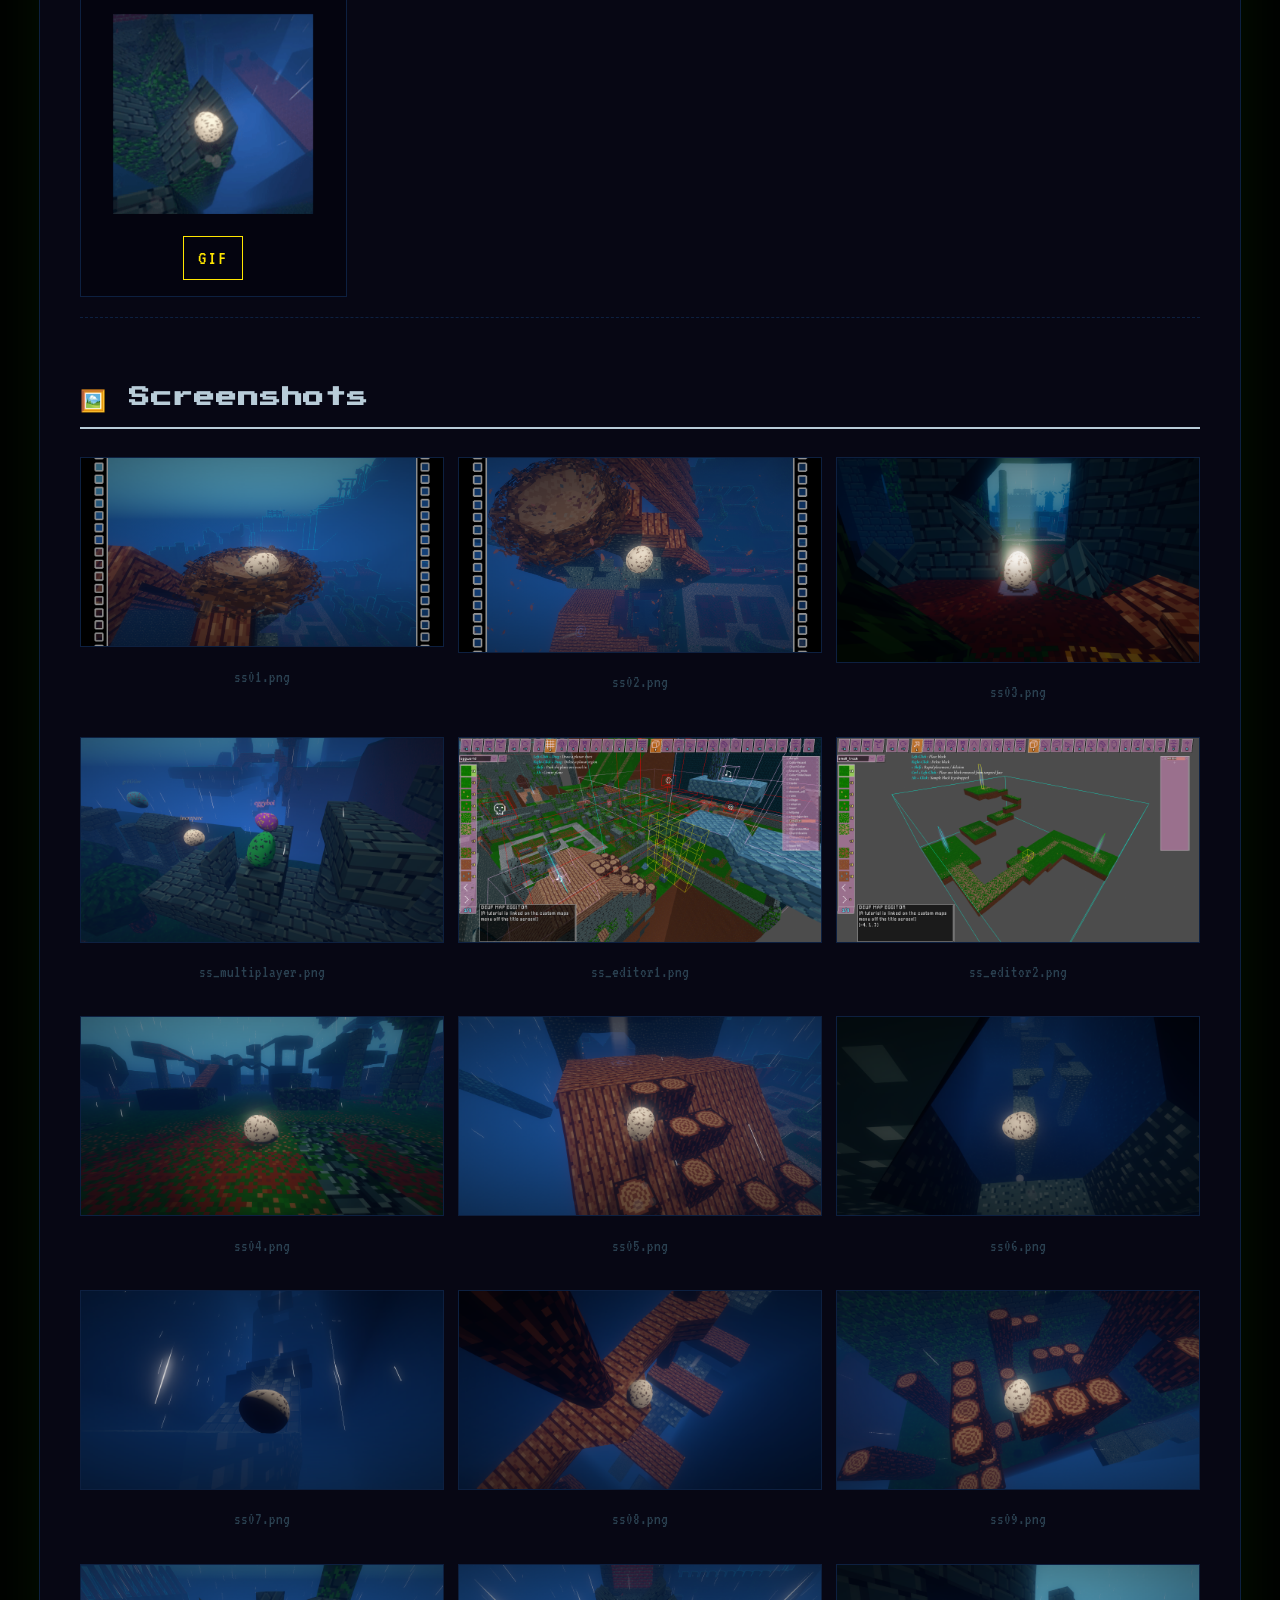
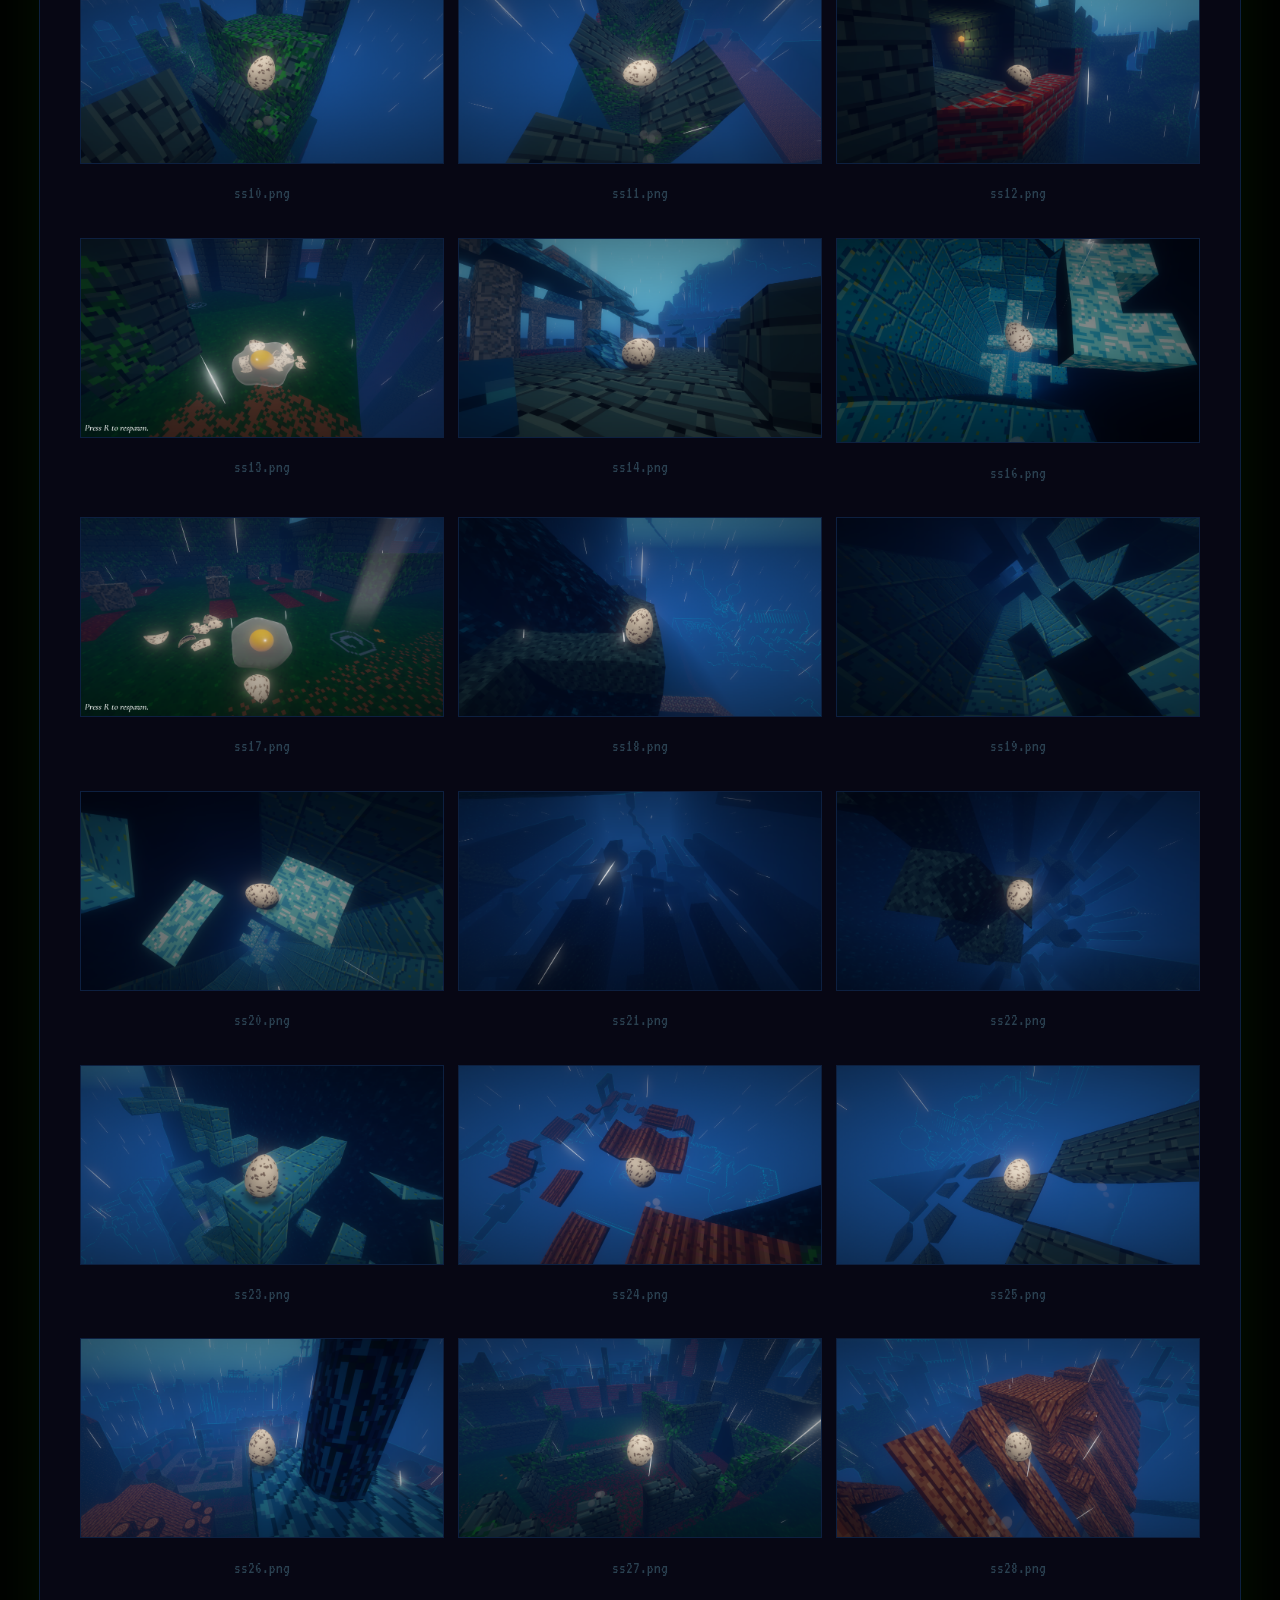
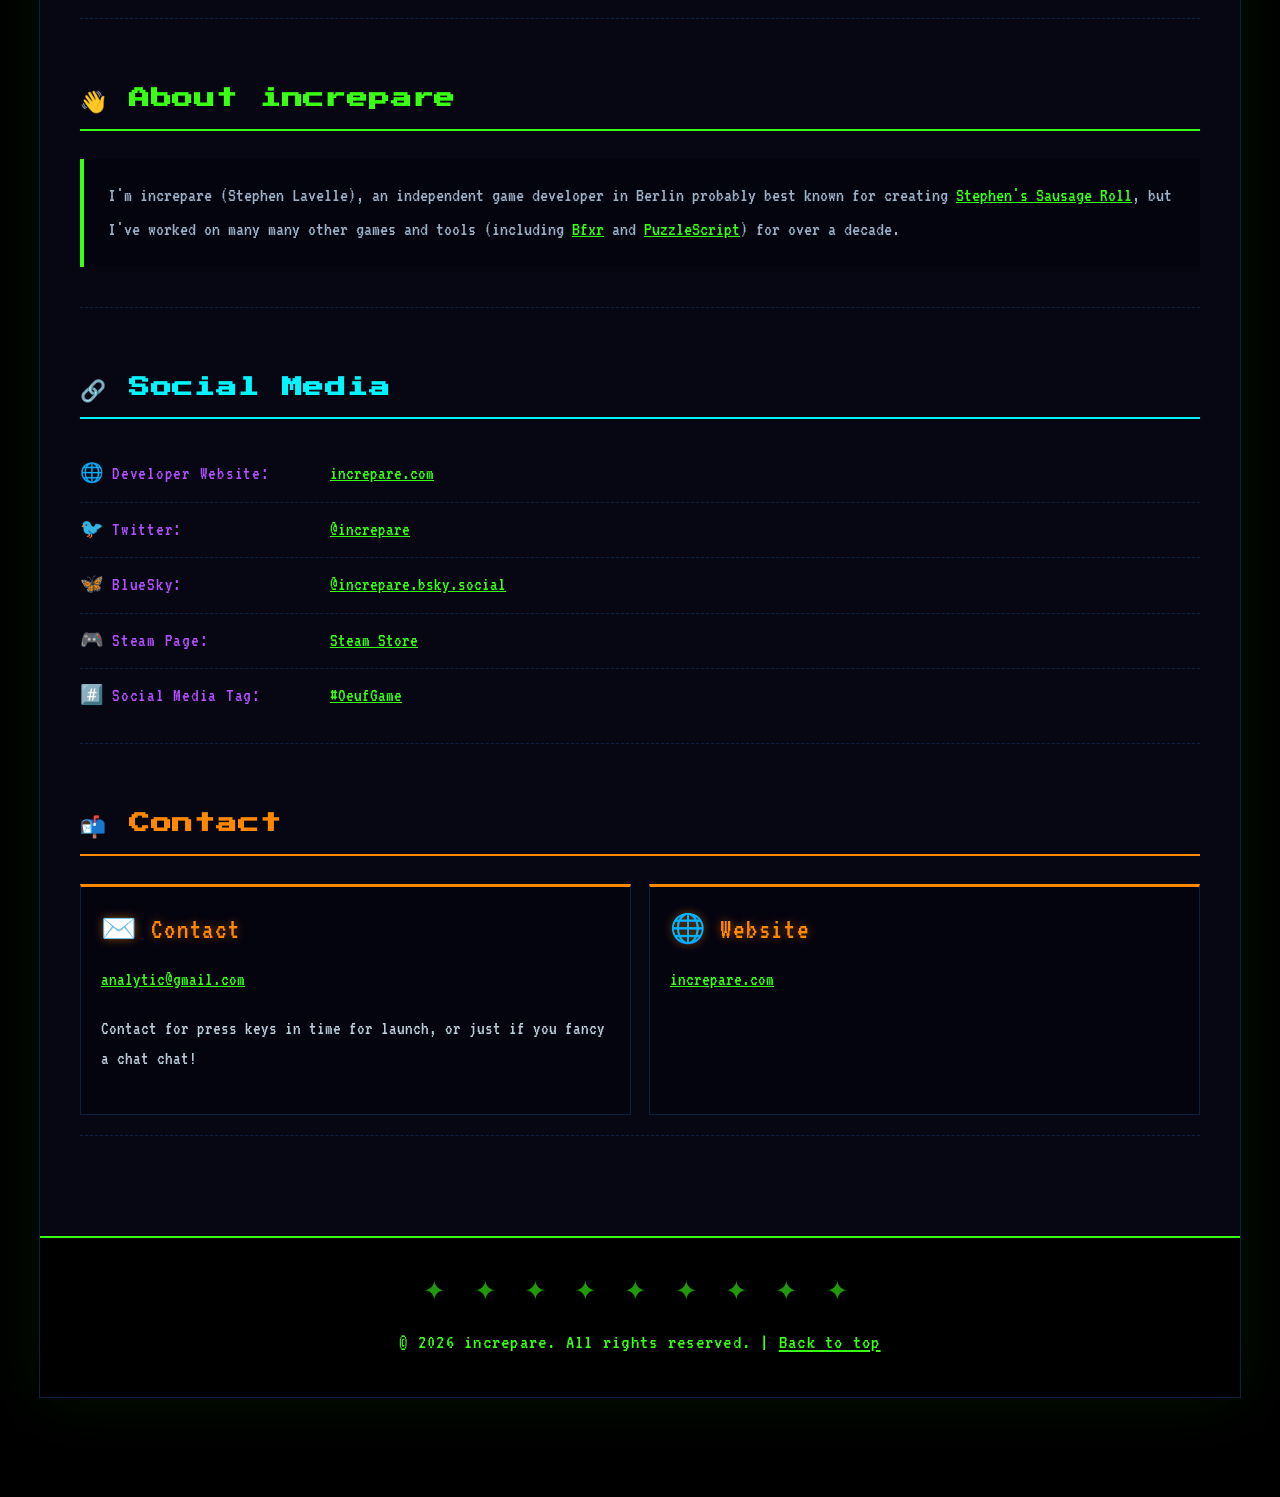
==== commit b893fa0f: "." ====
--- a/index.html
+++ b/index.html
@@ -101,6 +101,7 @@
                     <div class="feature-item feature-item-8">
                         <h3>⏱️ Playtime</h3>
                         <p>5-10 hours in the main game for a new player, with a large bonus level included (and more still on the Steam Workshop!).</p>
+                        <img src="assets/cracked-egg.gif" alt="">
                     </div>
                 </div>
             </section>
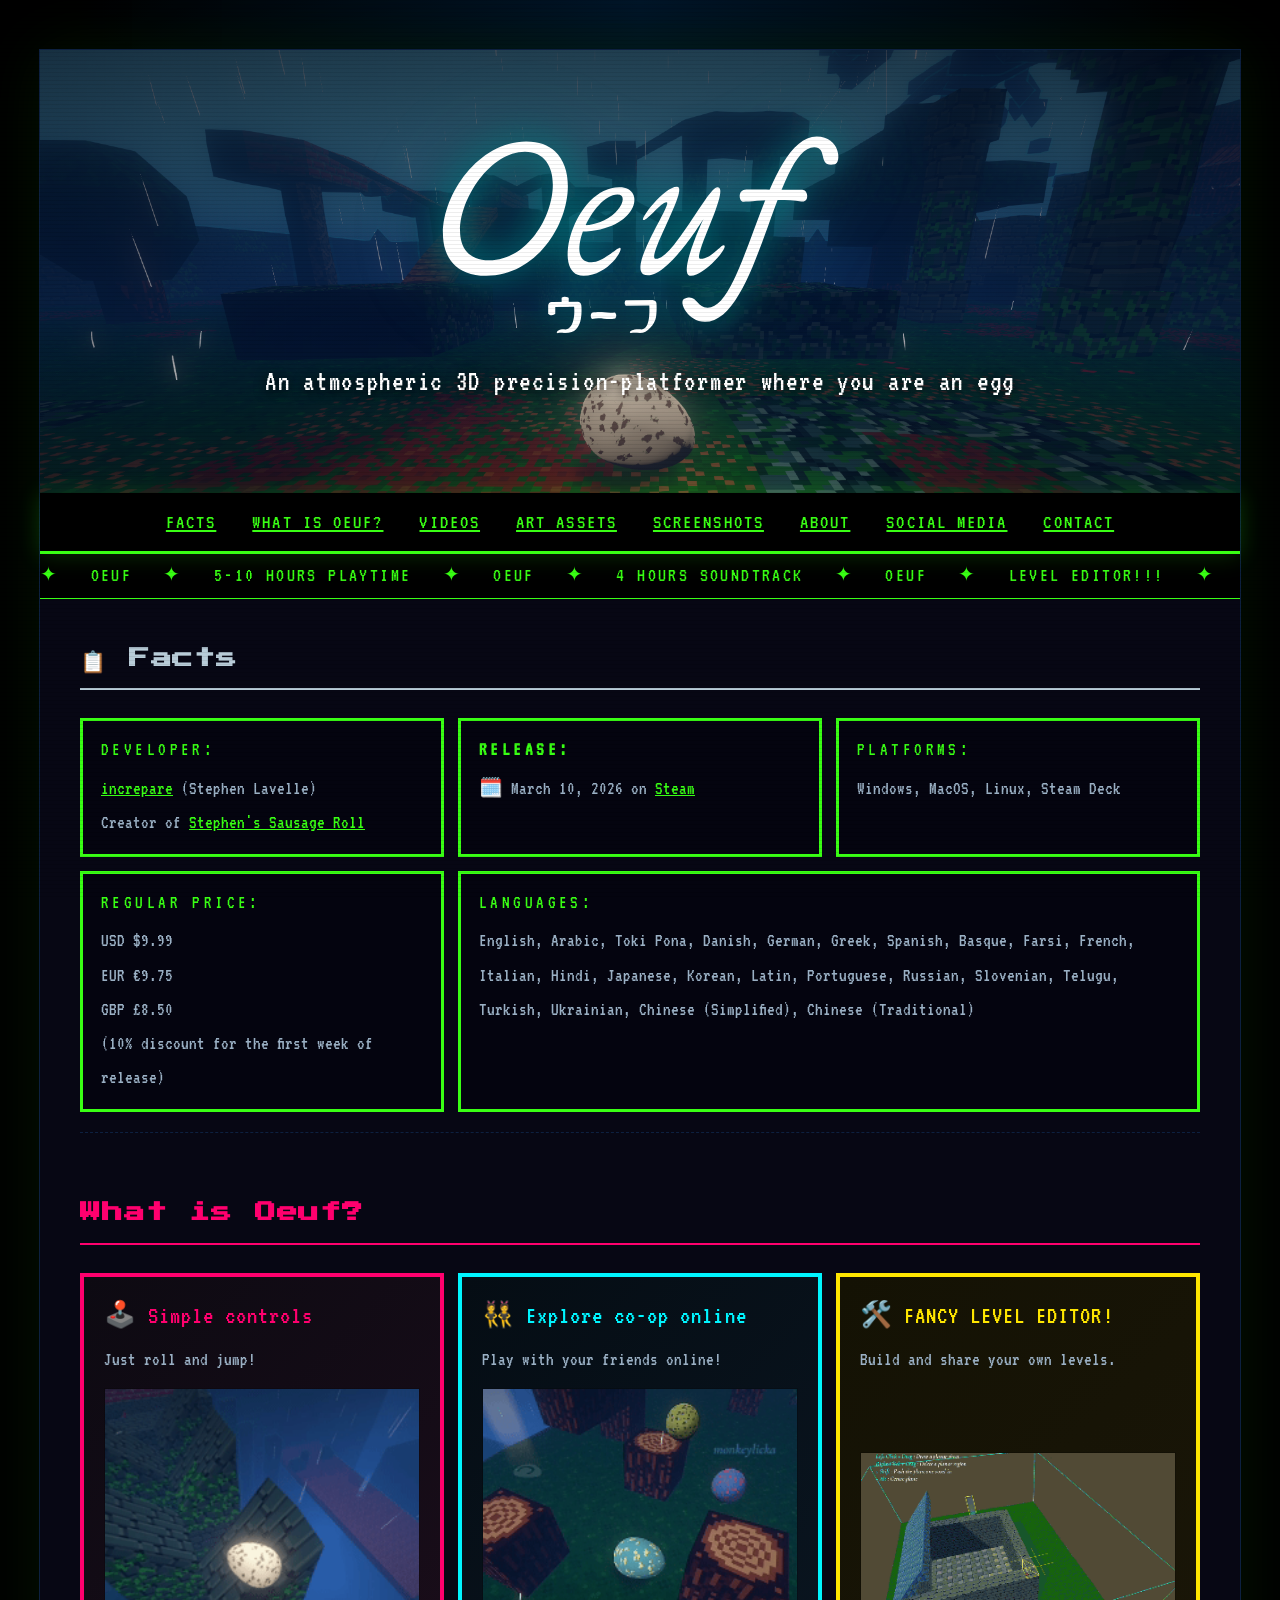
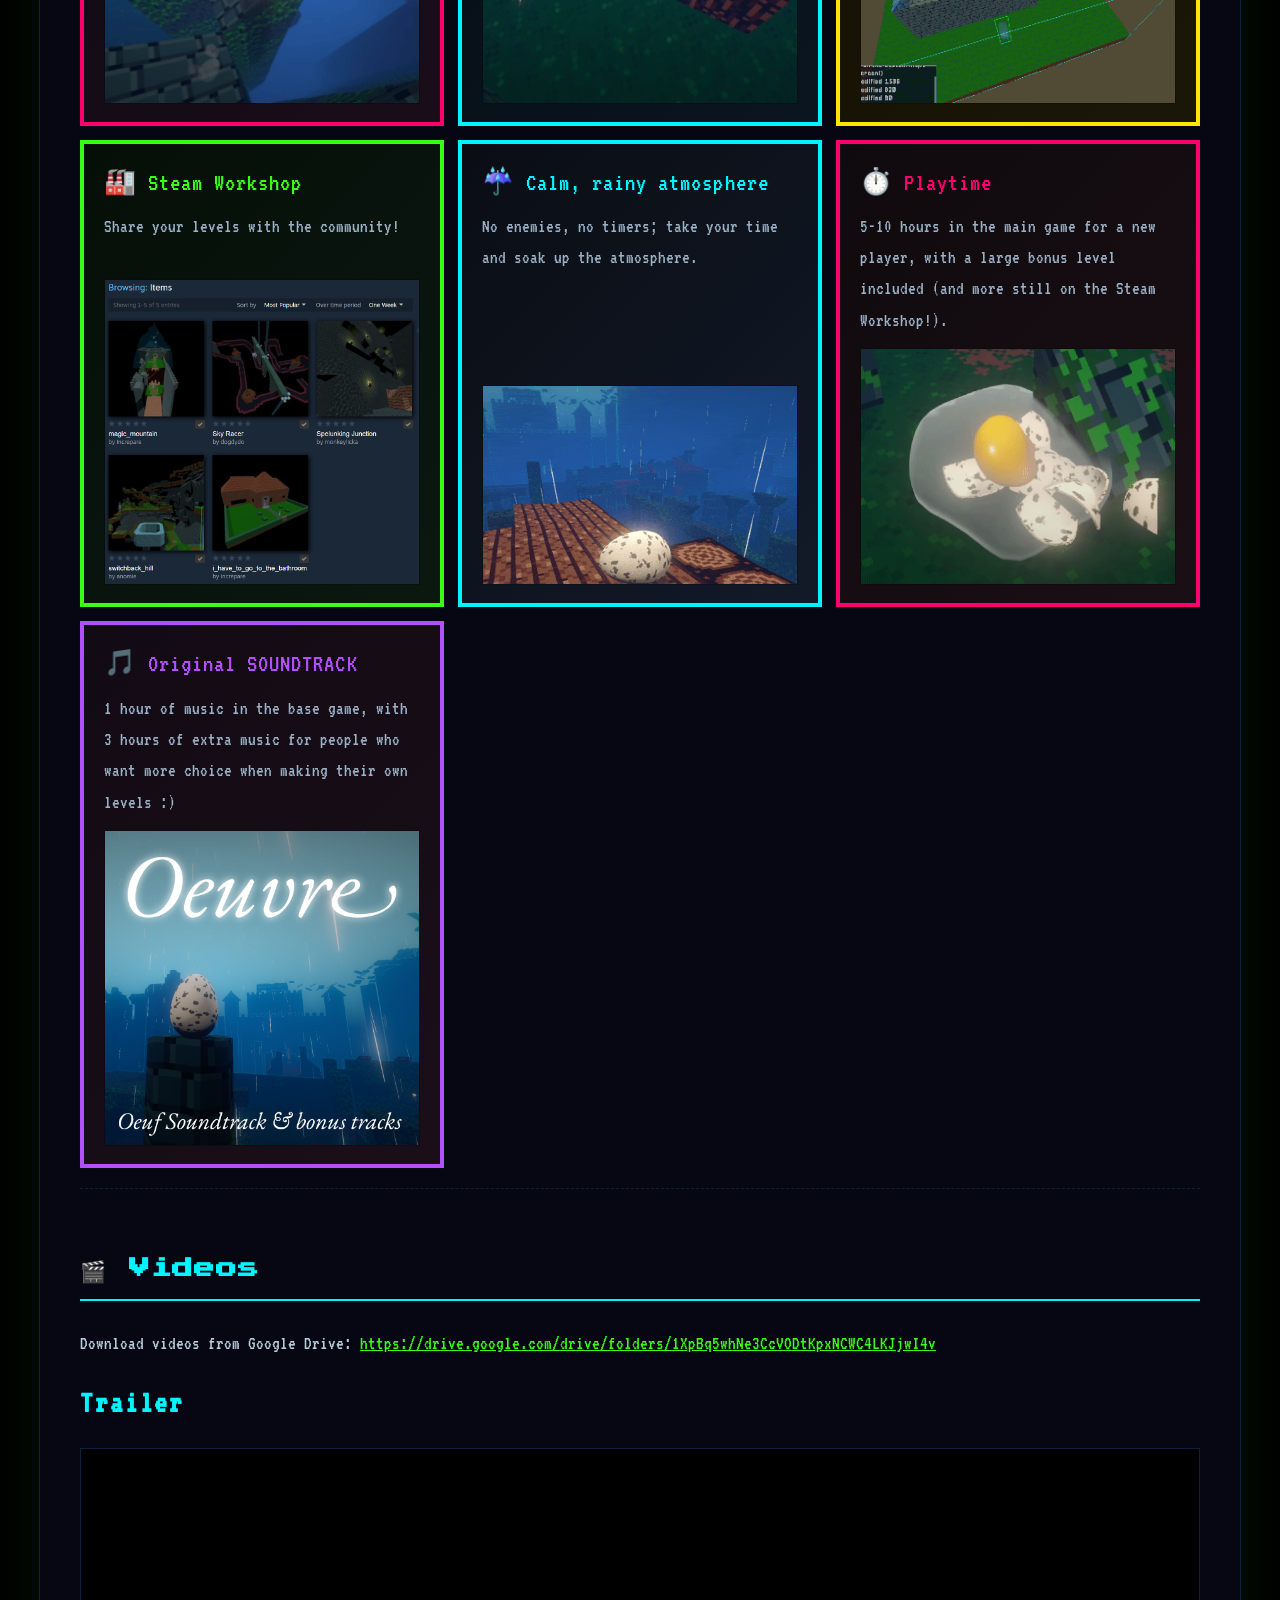
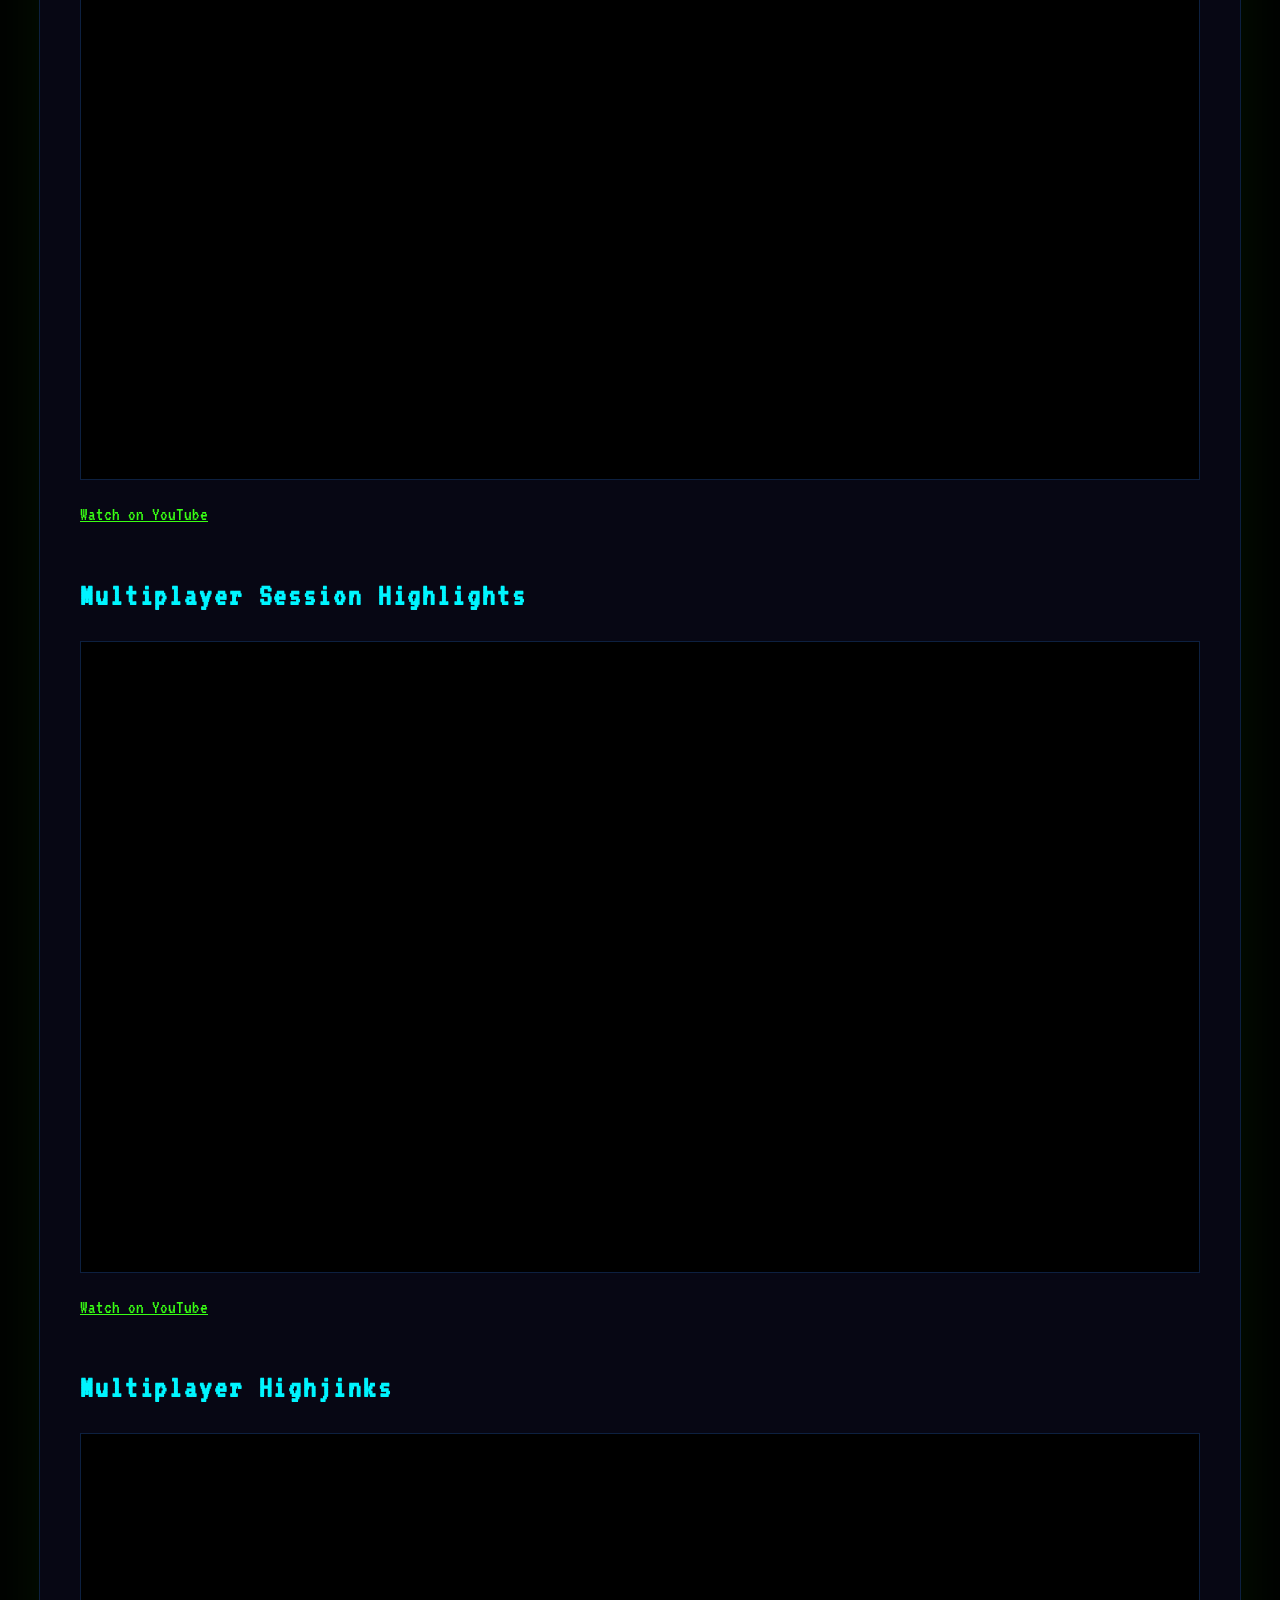
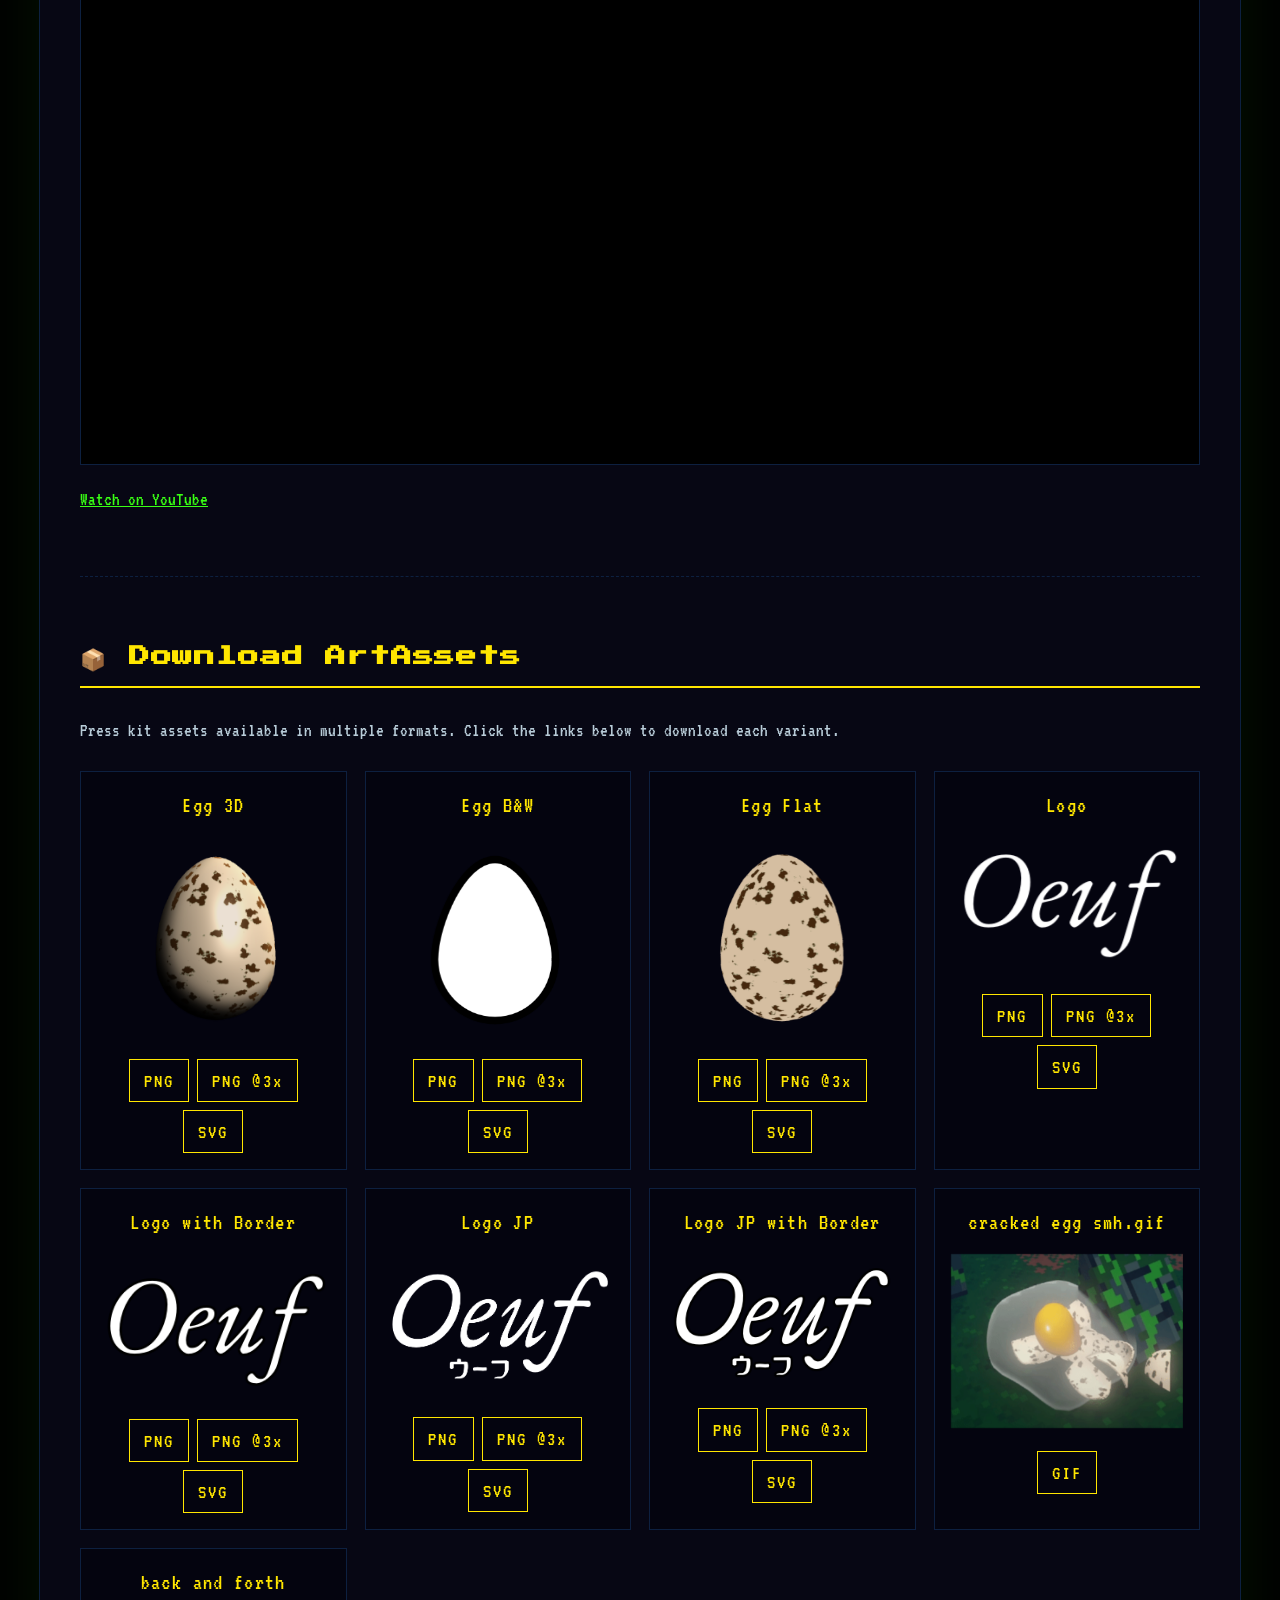
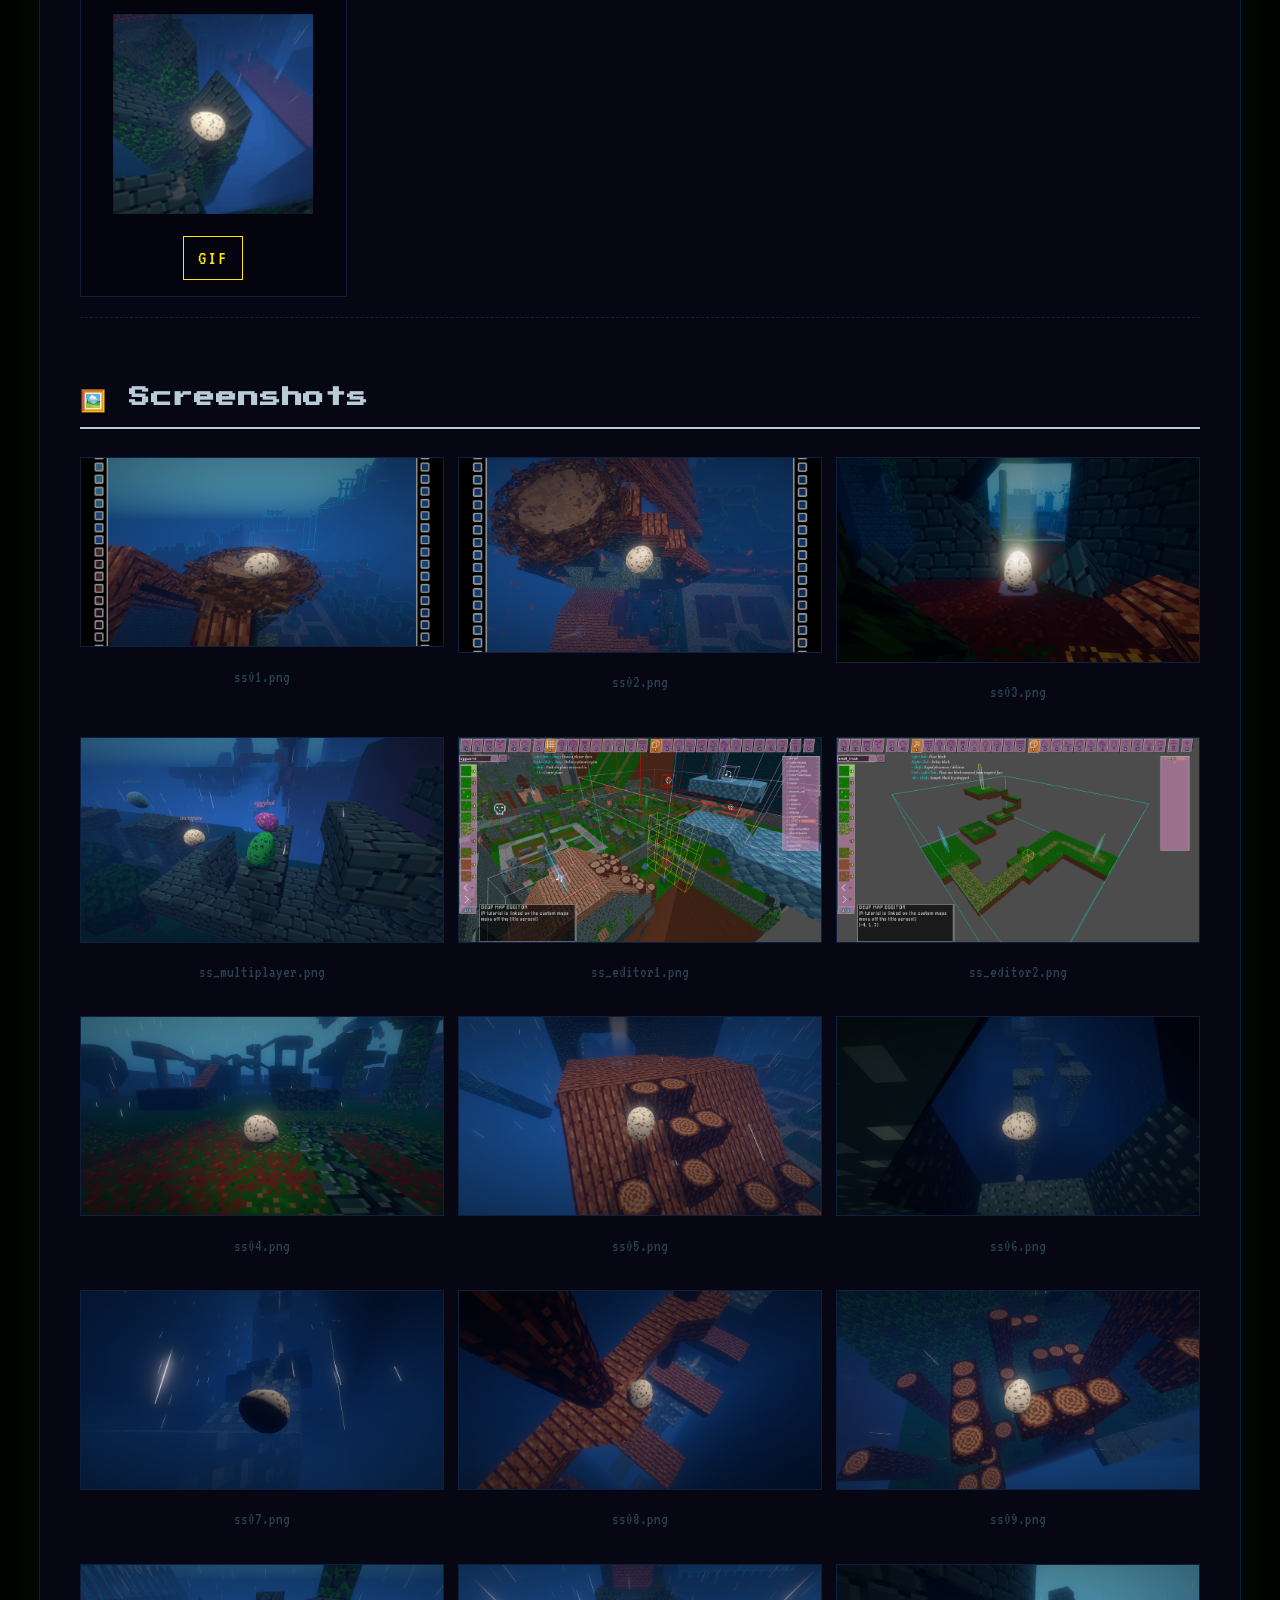
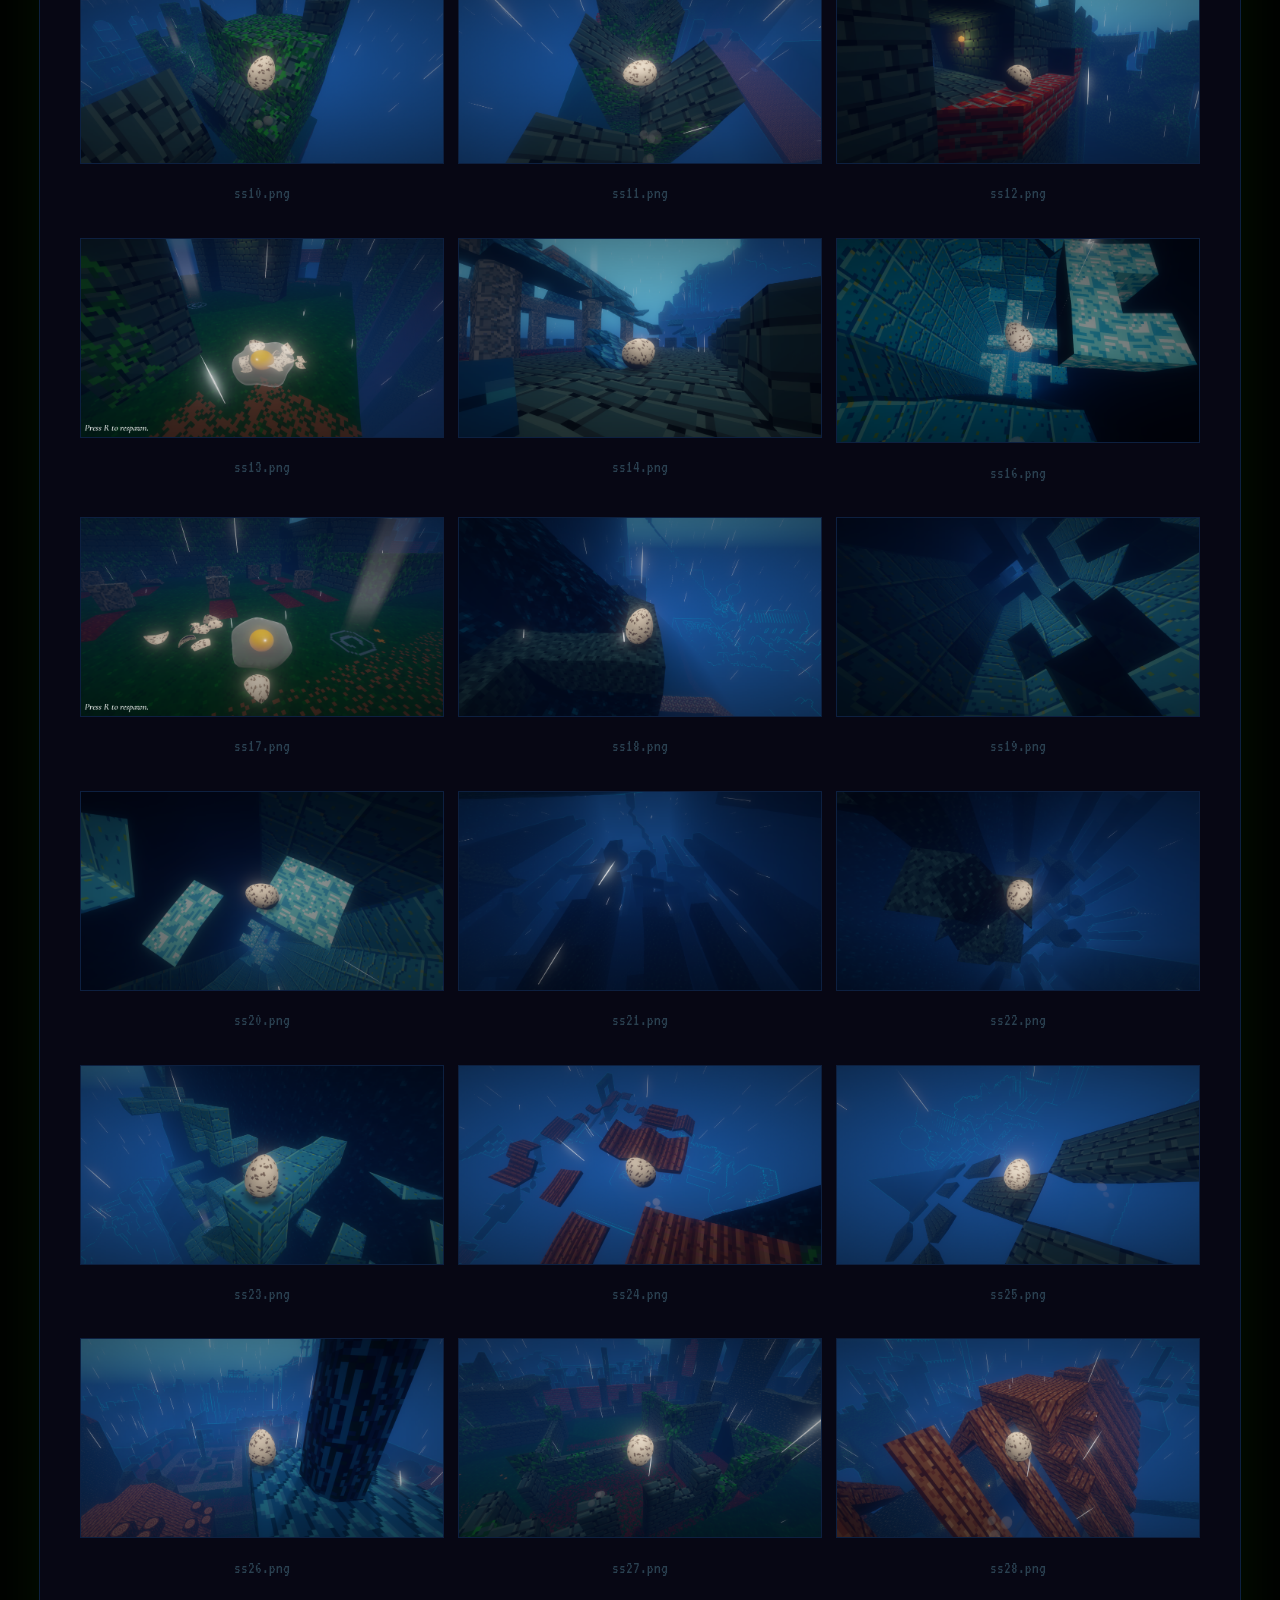
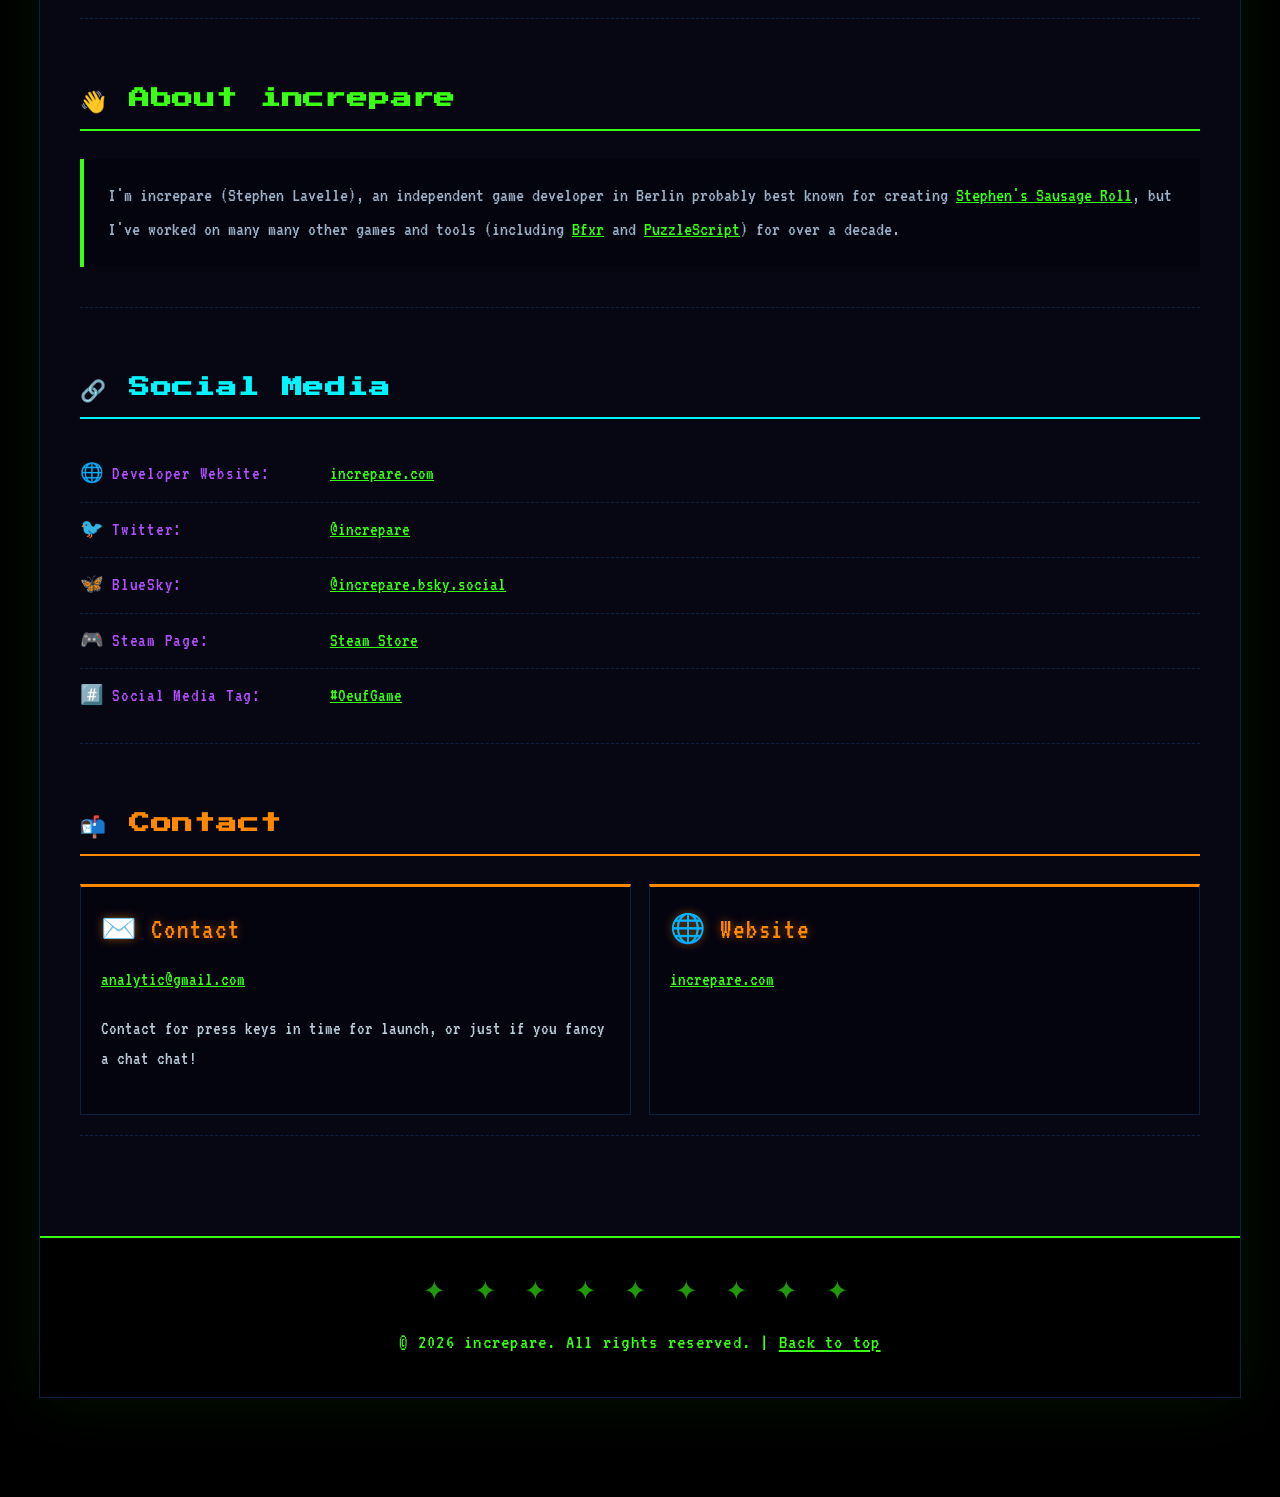
==== commit b7a05ffc: "Update index.html" ====
--- a/index.html
+++ b/index.html
@@ -93,15 +93,15 @@
                         <p>No enemies, no timers; take your time and soak up the atmosphere.</p>
                         <img src="images/rainy.gif" alt="">
                     </div>
+                    <div class="feature-item feature-item-8">
+                        <h3>⏱️ Playtime</h3>
+                        <p>5-10 hours in the main game for a new player, with a large bonus level included (and more still on the Steam Workshop!).</p>
+                        <img src="assets/cracked-egg.gif" alt="">
+                    </div>
                     <div class="feature-item feature-item-10">
                         <h3>🎵 Original SOUNDTRACK</h3>
                         <p>1 hour of music in the base game, with 3 hours of extra music for people who want more choice when making their own levels :)</p>
                         <img src="images/oeuvre.png" alt="">
-                    </div>
-                    <div class="feature-item feature-item-8">
-                        <h3>⏱️ Playtime</h3>
-                        <p>5-10 hours in the main game for a new player, with a large bonus level included (and more still on the Steam Workshop!).</p>
-                        <img src="assets/cracked-egg.gif" alt="">
                     </div>
                 </div>
             </section>
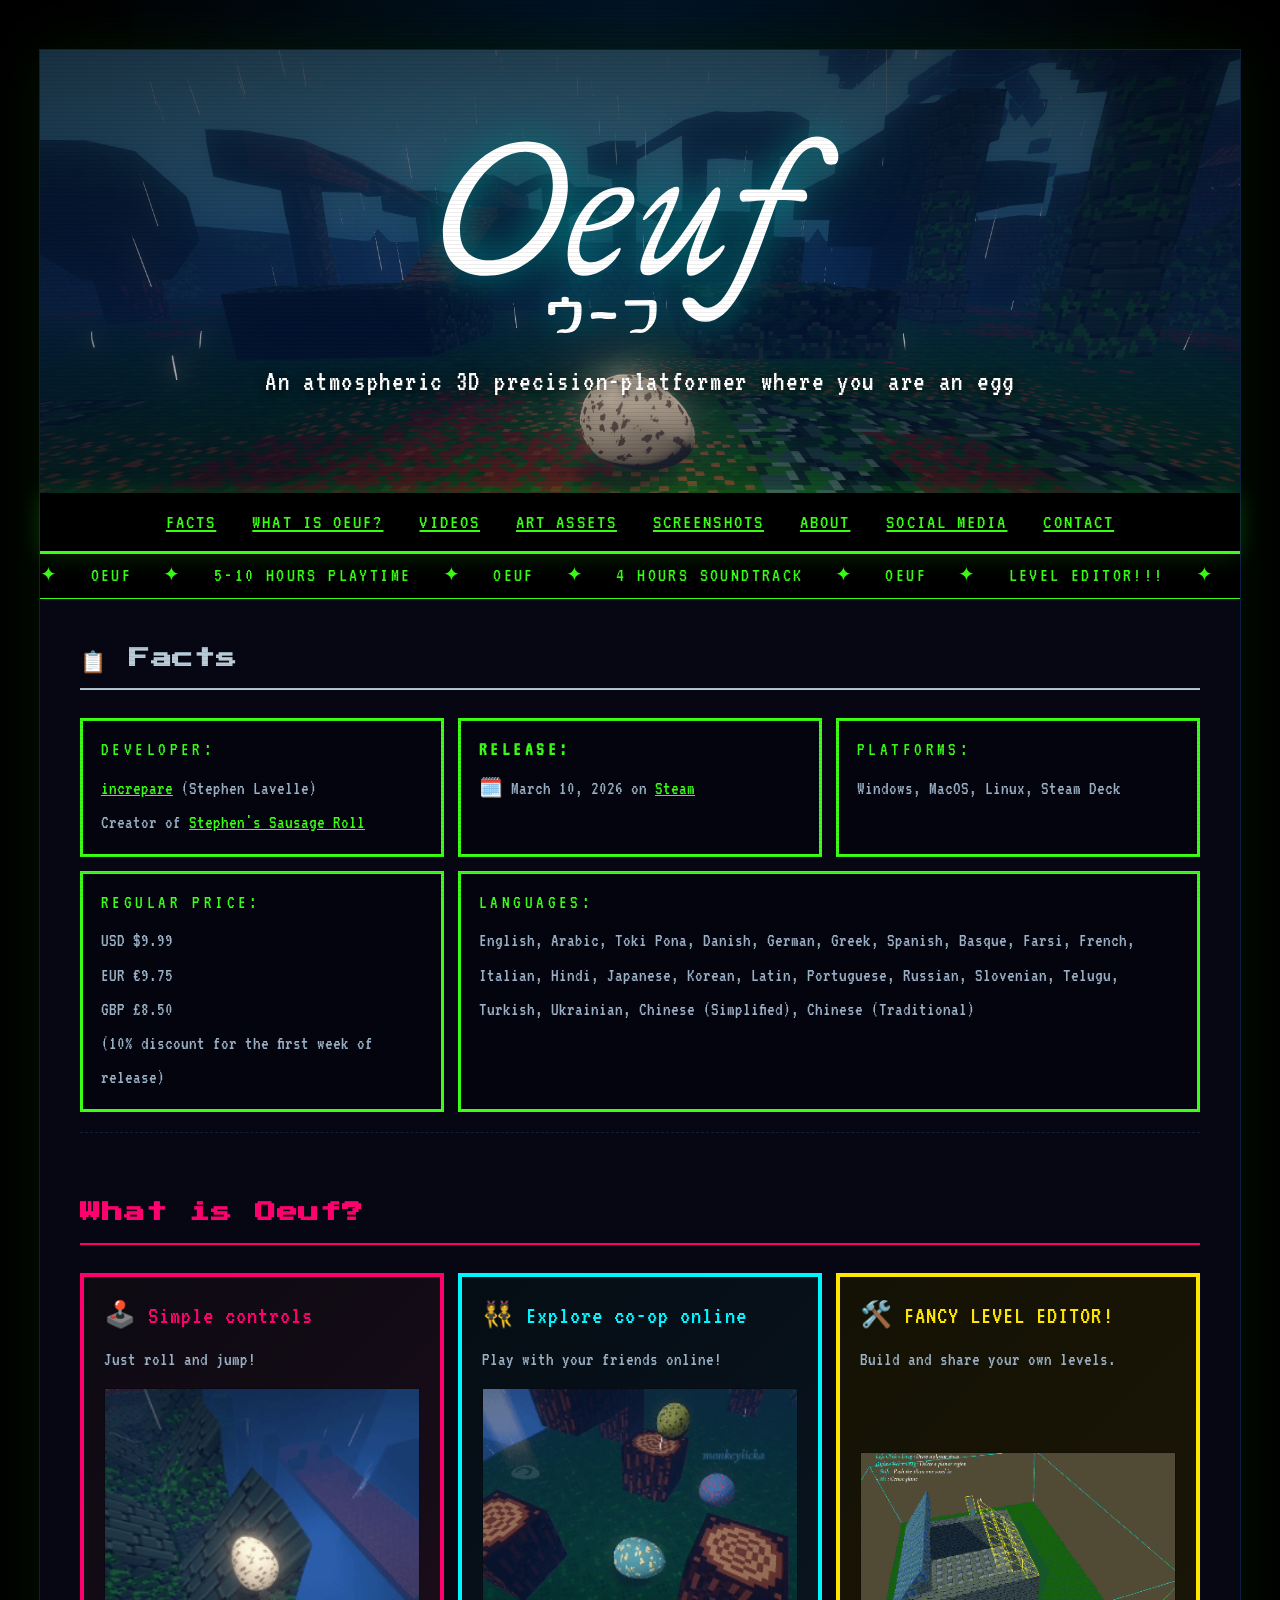
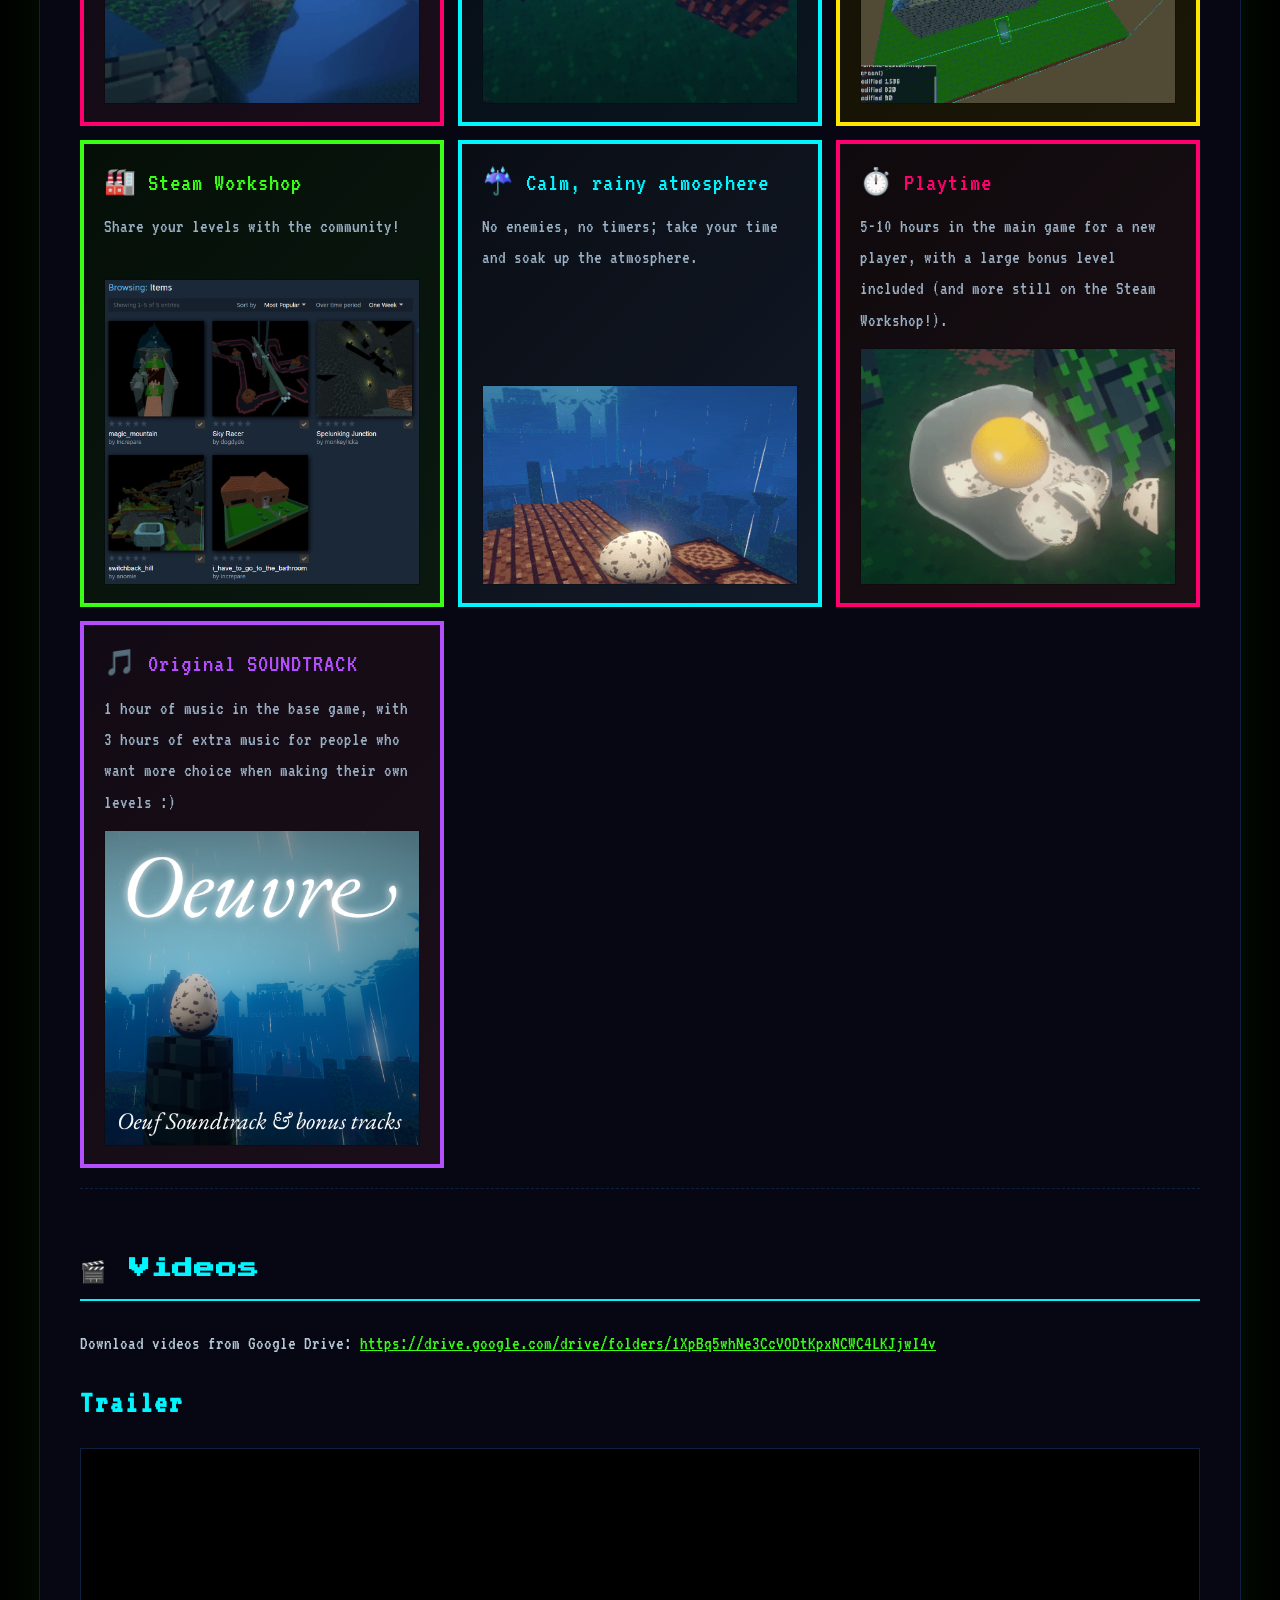
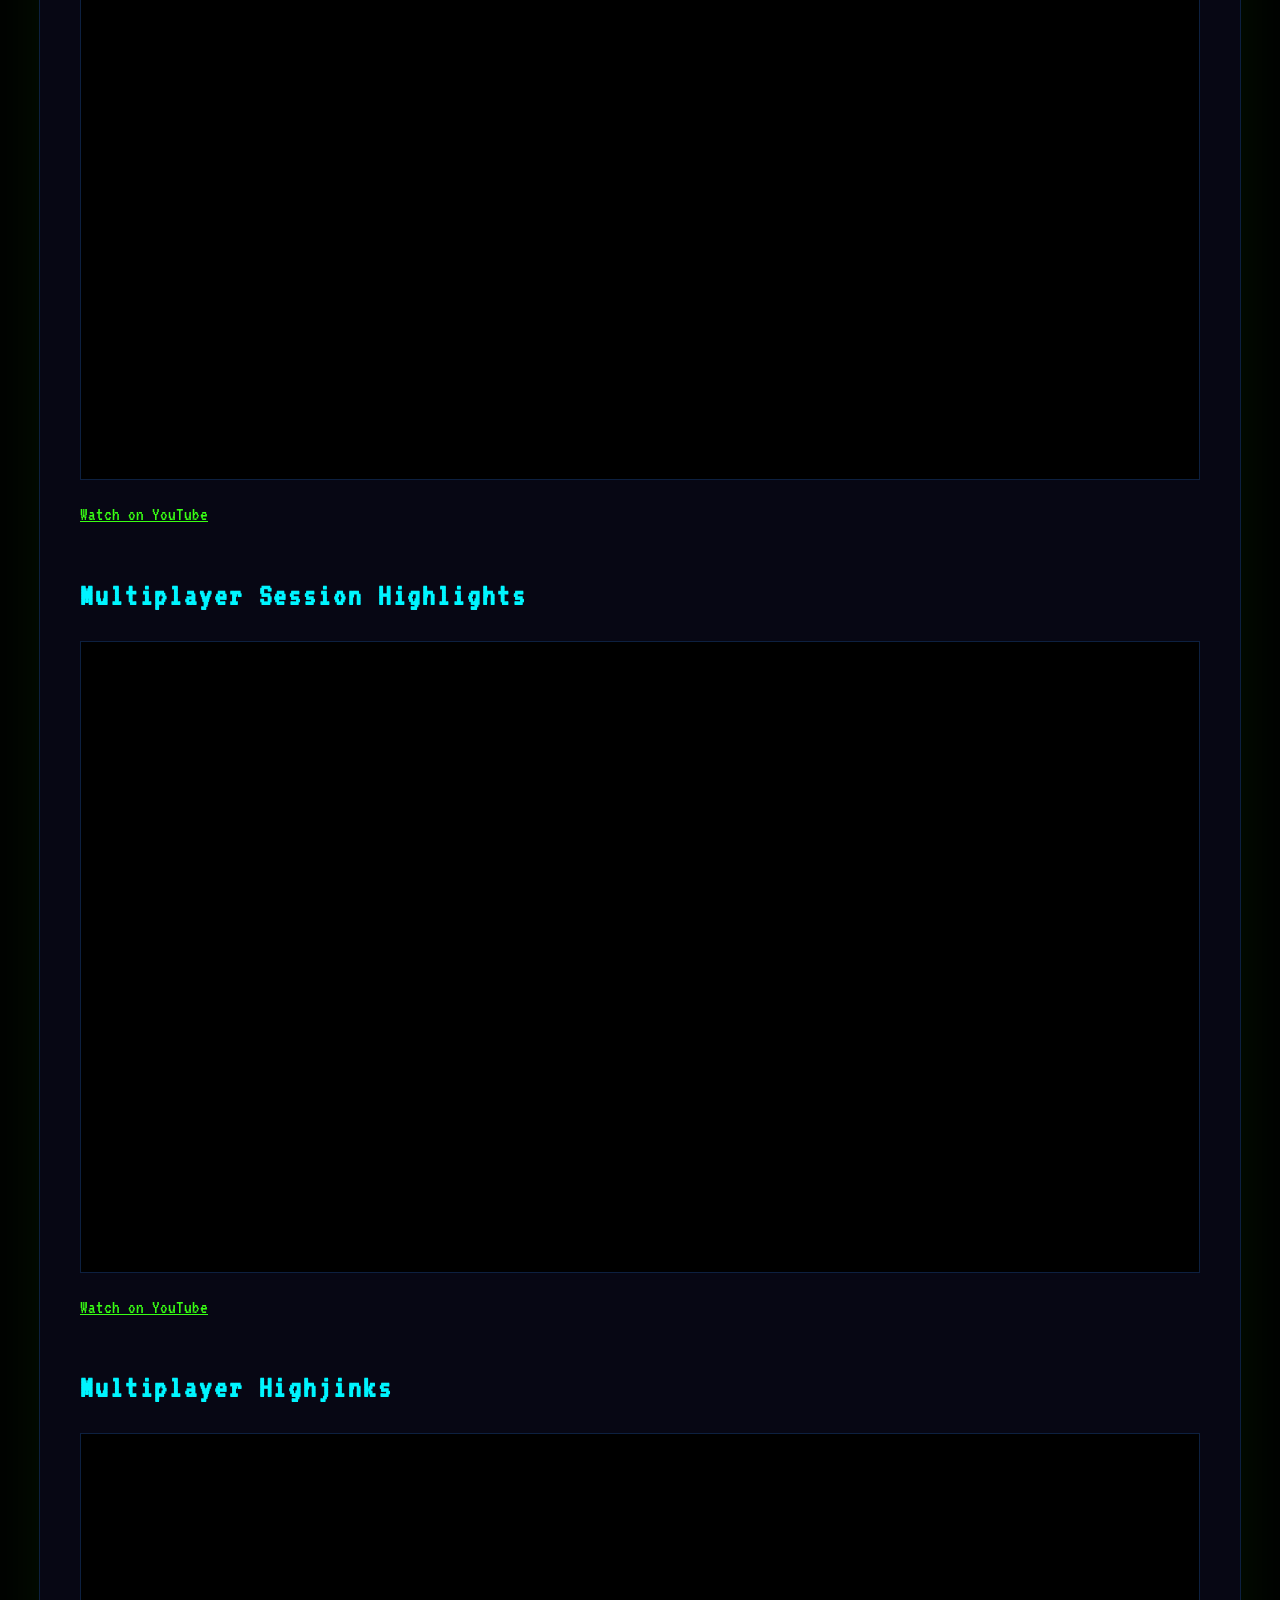
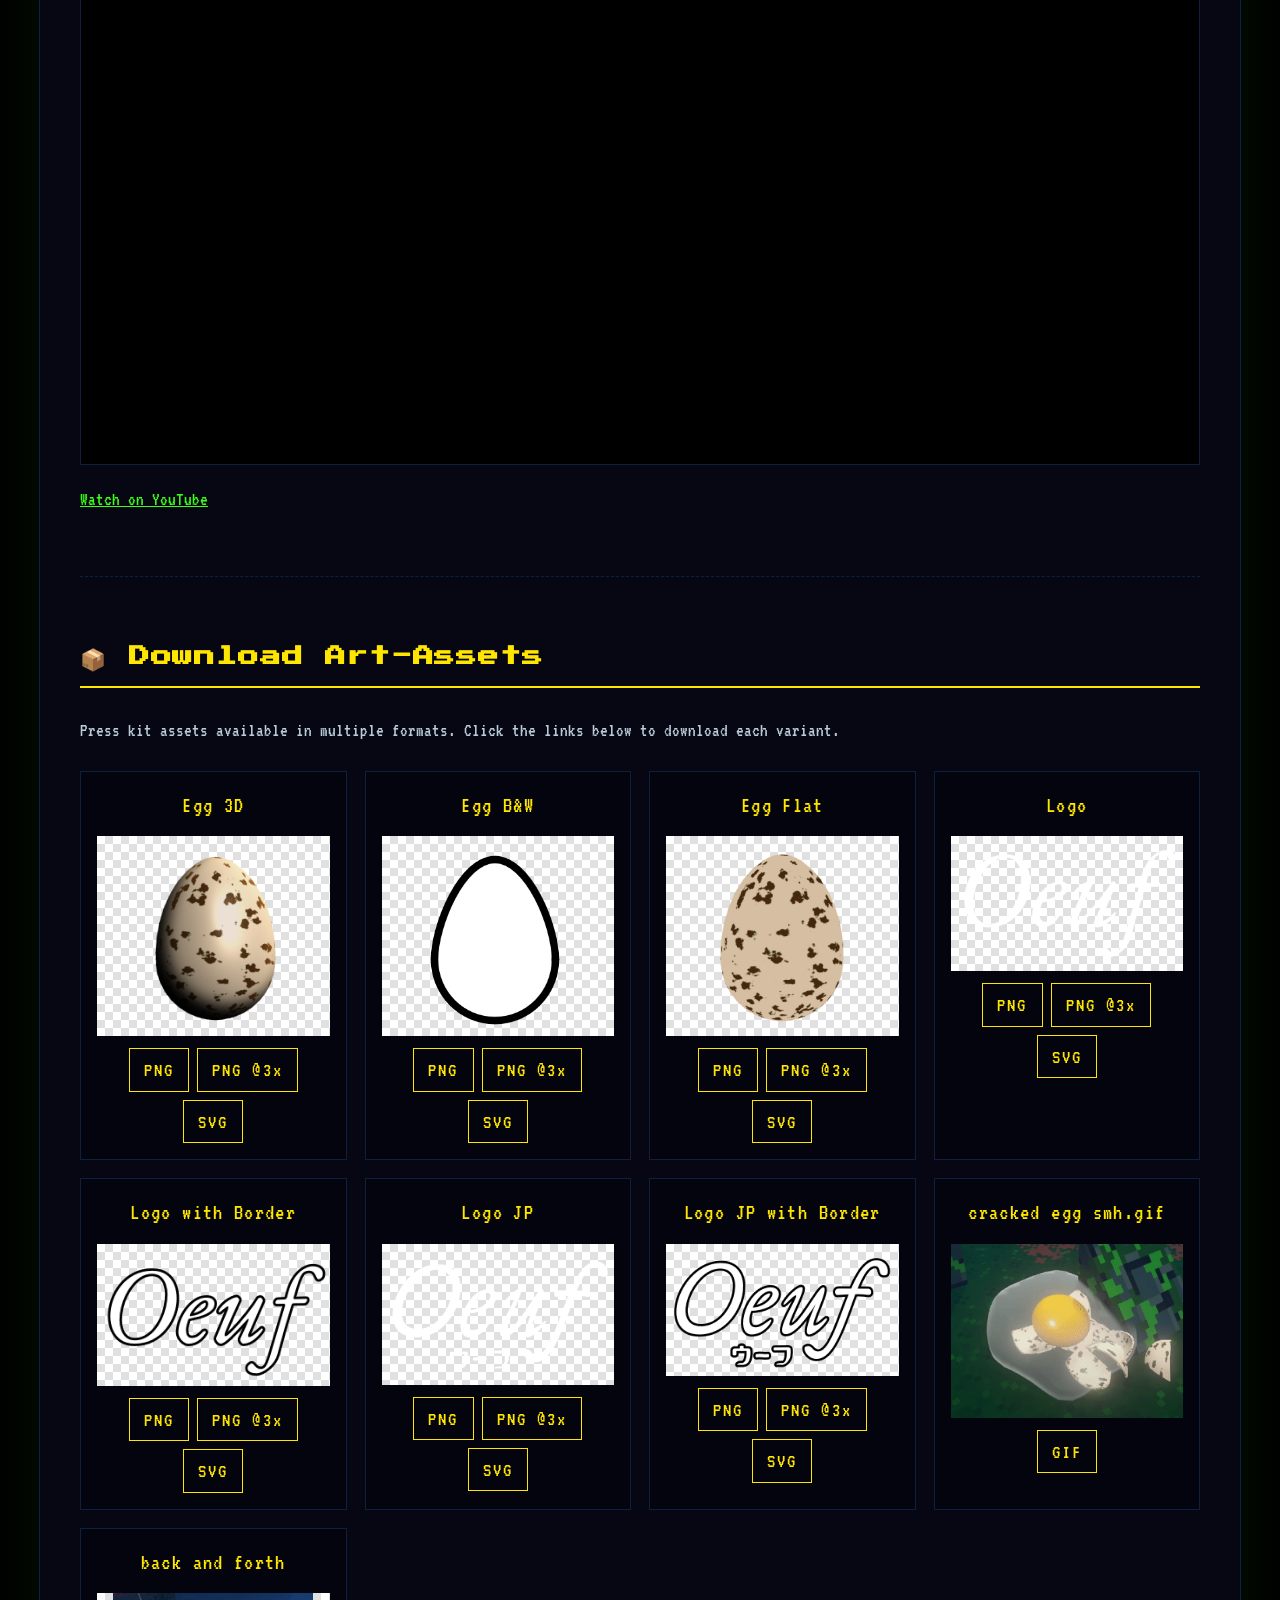
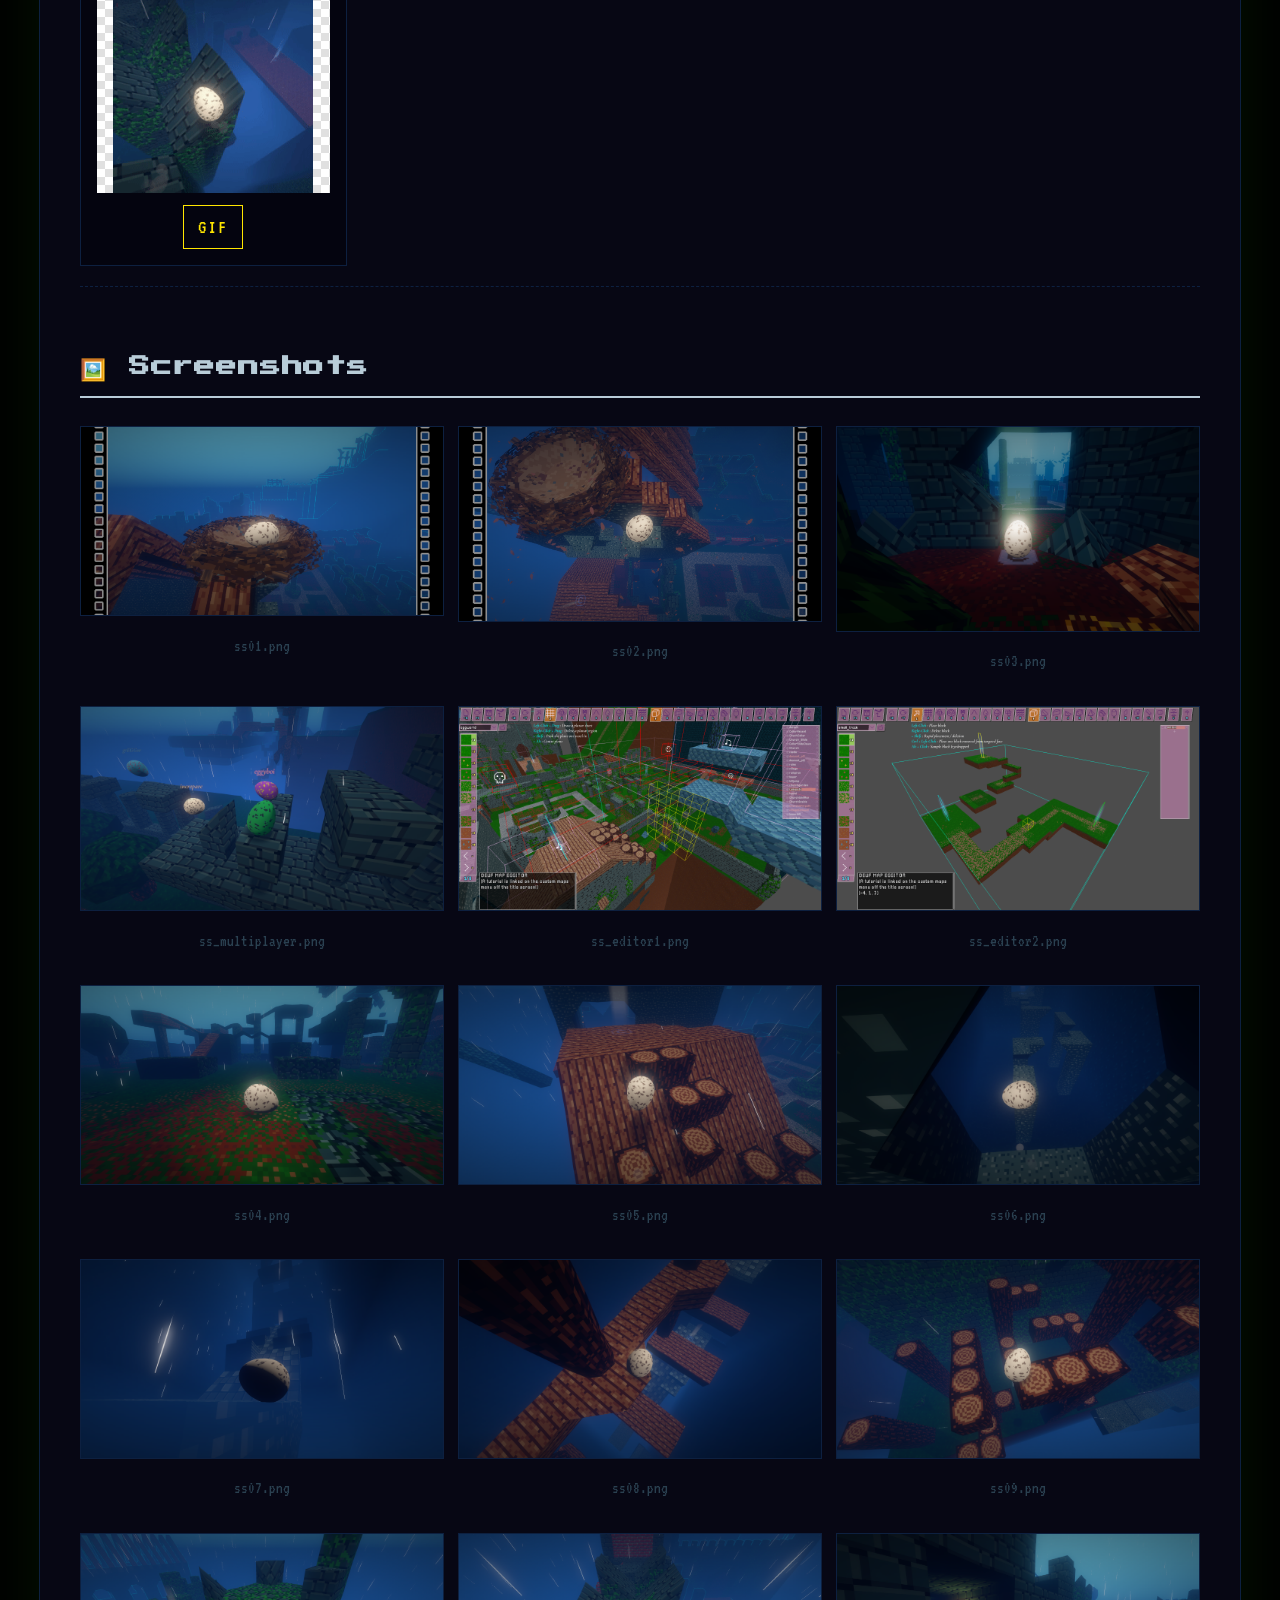
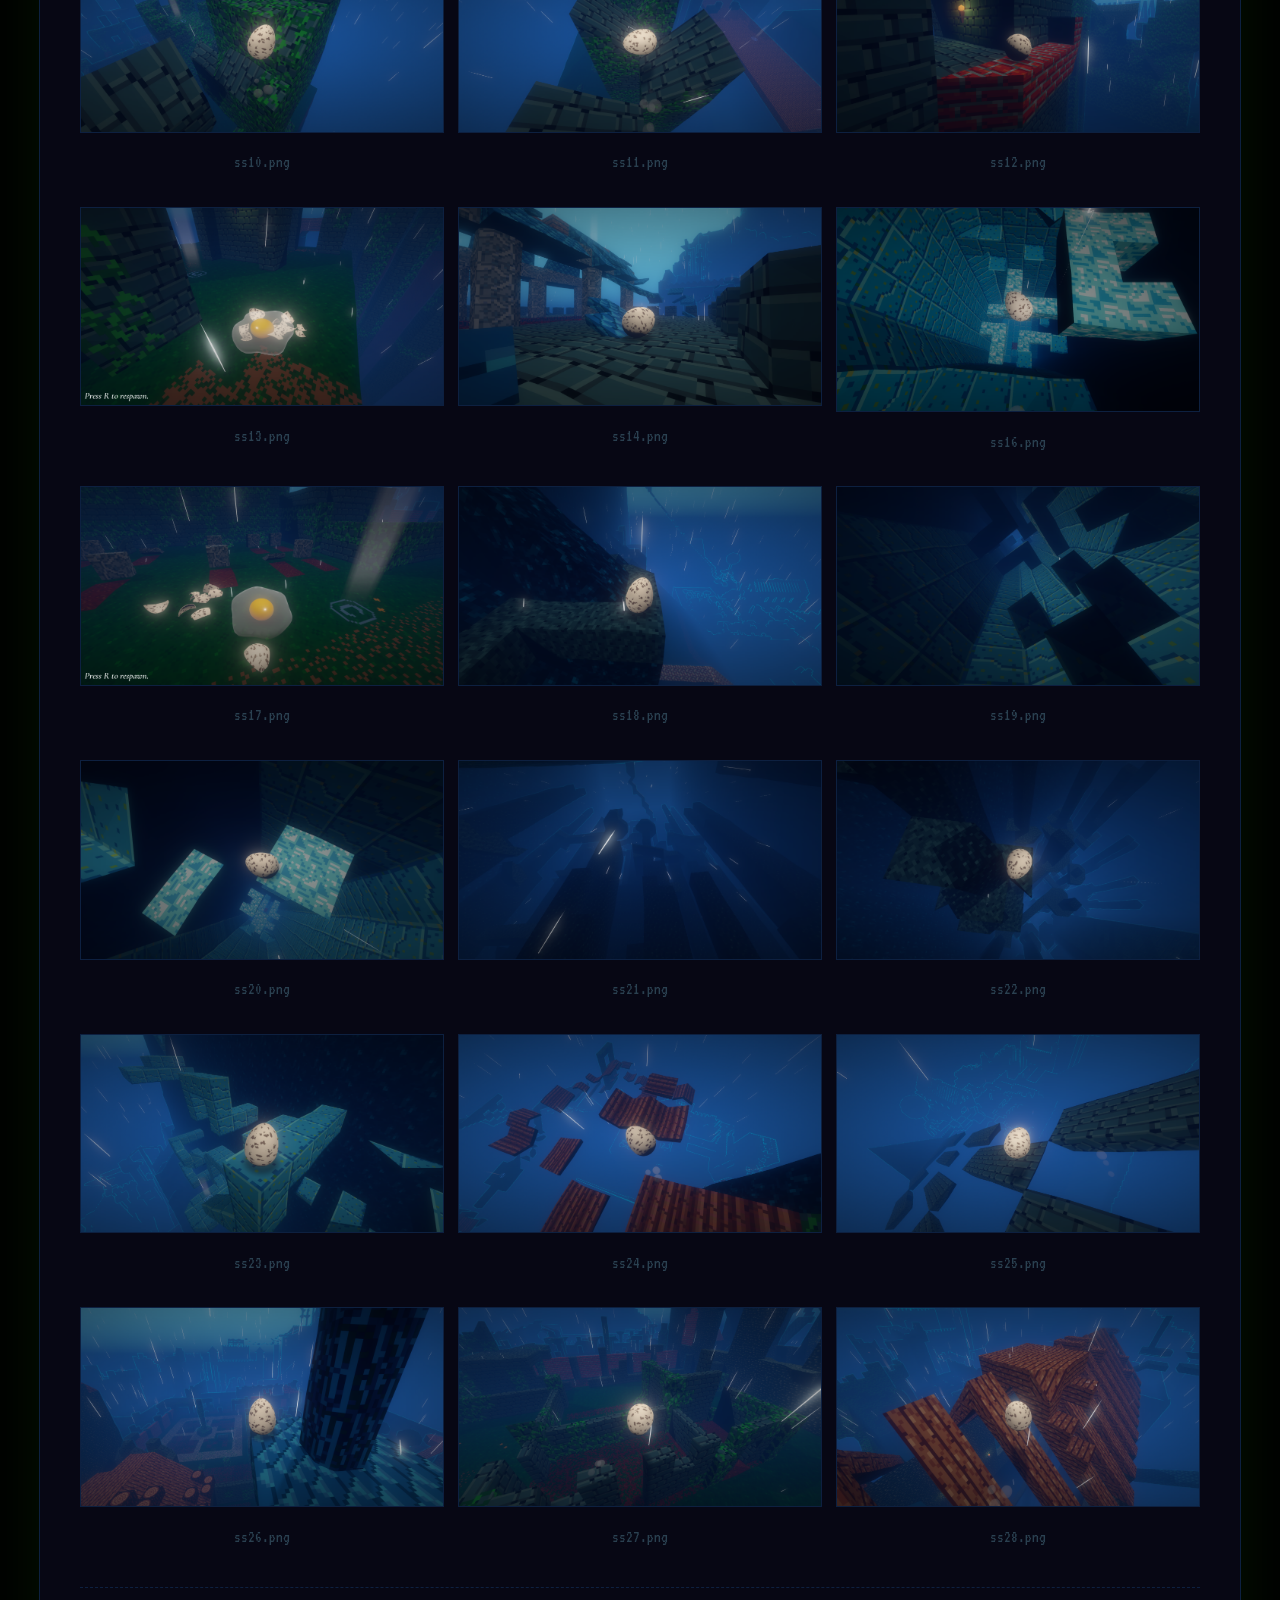
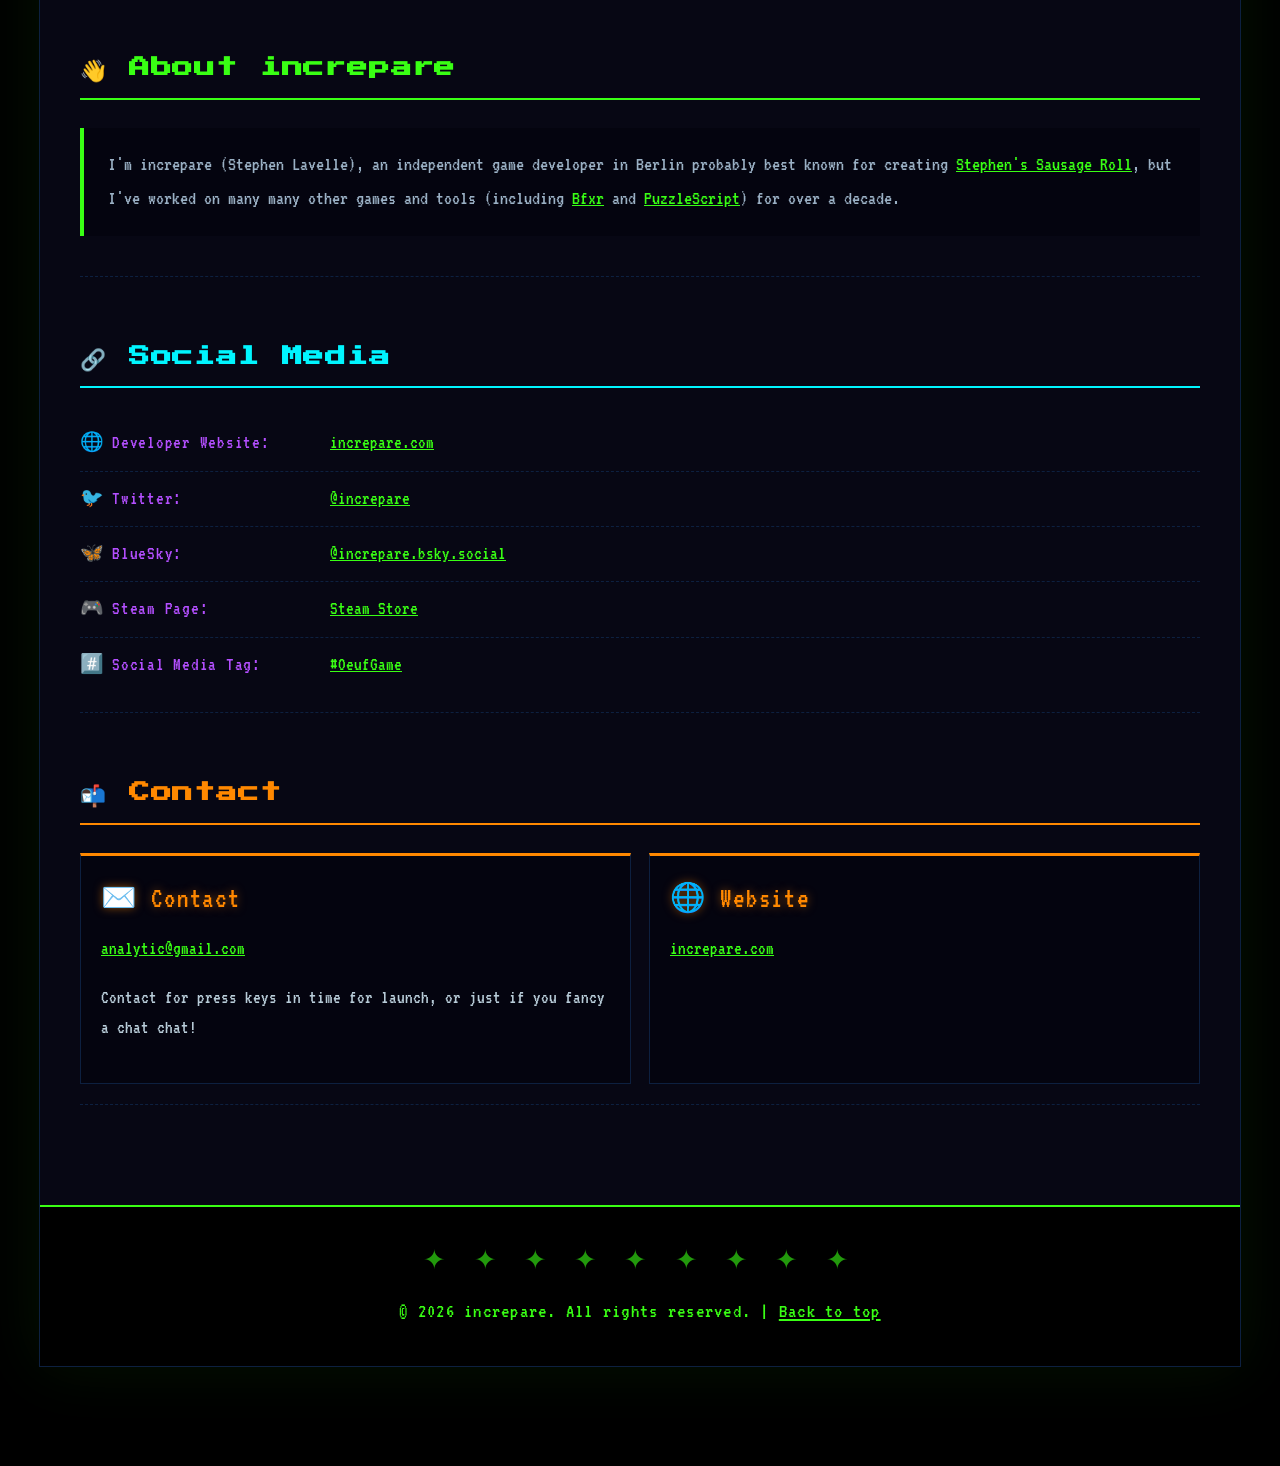
==== commit f0dd3bab: "." ====
--- a/index.html
+++ b/index.html
@@ -139,13 +139,13 @@
             </section>
 
             <section id="assets">
-                <h2>📦 Download ArtAssets</h2>
+                <h2>📦 Download Art-Assets</h2>
                 <p>Press kit assets available in multiple formats. Click the links below to download each variant.</p>
                 
                 <div class="assets-grid">
                     <div class="asset-item">
                         <h3>Egg 3D</h3>
-                        <img src="assets/Egg_3D.png" alt="Egg 3D">
+                        <div class="asset-image-wrap"><img src="assets/Egg_3D.png" alt="Egg 3D"></div>
                         <div class="asset-links">
                             <a href="assets/Egg_3D.png" download>PNG</a>
                             <a href="assets/Egg_3D@3x.png" download>PNG @3x</a>
@@ -155,7 +155,7 @@
                     
                     <div class="asset-item">
                         <h3>Egg B&W</h3>
-                        <img src="assets/Egg_BW.png" alt="Egg B&W">
+                        <div class="asset-image-wrap"><img src="assets/Egg_BW.png" alt="Egg B&W"></div>
                         <div class="asset-links">
                             <a href="assets/Egg_BW.png" download>PNG</a>
                             <a href="assets/Egg_BW@3x.png" download>PNG @3x</a>
@@ -165,7 +165,7 @@
                     
                     <div class="asset-item">
                         <h3>Egg Flat</h3>
-                        <img src="assets/Egg_Flat.png" alt="Egg Flat">
+                        <div class="asset-image-wrap"><img src="assets/Egg_Flat.png" alt="Egg Flat"></div>
                         <div class="asset-links">
                             <a href="assets/Egg_Flat.png" download>PNG</a>
                             <a href="assets/Egg_Flat@3x.png" download>PNG @3x</a>
@@ -175,7 +175,7 @@
                     
                     <div class="asset-item">
                         <h3>Logo</h3>
-                        <img src="assets/Logo.png" alt="Logo">
+                        <div class="asset-image-wrap"><img src="assets/Logo.png" alt="Logo"></div>
                         <div class="asset-links">
                             <a href="assets/Logo.png" download>PNG</a>
                             <a href="assets/Logo@3x.png" download>PNG @3x</a>
@@ -185,7 +185,7 @@
                     
                     <div class="asset-item">
                         <h3>Logo with Border</h3>
-                        <img src="assets/Logo_Border.png" alt="Logo with Border">
+                        <div class="asset-image-wrap"><img src="assets/Logo_Border.png" alt="Logo with Border"></div>
                         <div class="asset-links">
                             <a href="assets/Logo_Border.png" download>PNG</a>
                             <a href="assets/Logo_Border@3x.png" download>PNG @3x</a>
@@ -195,7 +195,7 @@
                     
                     <div class="asset-item">
                         <h3>Logo JP</h3>
-                        <img src="assets/Logo_JP.png" alt="Logo JP">
+                        <div class="asset-image-wrap"><img src="assets/Logo_JP.png" alt="Logo JP"></div>
                         <div class="asset-links">
                             <a href="assets/Logo_JP.png" download>PNG</a>
                             <a href="assets/Logo_JP@3x.png" download>PNG @3x</a>
@@ -205,7 +205,7 @@
                     
                     <div class="asset-item">
                         <h3>Logo JP with Border</h3>
-                        <img src="assets/Logo_JP_Border.png" alt="Logo JP with Border">
+                        <div class="asset-image-wrap"><img src="assets/Logo_JP_Border.png" alt="Logo JP with Border"></div>
                         <div class="asset-links">
                             <a href="assets/Logo_JP_Border.png" download>PNG</a>
                             <a href="assets/Logo_JP_Border@3x.png" download>PNG @3x</a>
@@ -215,7 +215,7 @@
 
                     <div class="asset-item">
                         <h3>cracked egg smh.gif</h3>
-                        <img src="assets/cracked-egg.gif" alt="cracked-egg.gif">
+                        <div class="asset-image-wrap"><img src="assets/cracked-egg.gif" alt="cracked-egg.gif"></div>
                         <div class="asset-links">
                             <a href="assets/cracked-egg.gif" download>GIF</a>
                         </div>
@@ -223,7 +223,7 @@
 
                     <div class="asset-item">
                         <h3>back and forth</h3>
-                        <img src="assets/backforth.gif" alt="backforth.gif">
+                        <div class="asset-image-wrap"><img src="assets/backforth.gif" alt="backforth.gif"></div>
                         <div class="asset-links">
                             <a href="assets/backforth.gif" download>GIF</a>
                         </div>
--- a/style.css
+++ b/style.css
@@ -478,14 +478,30 @@
     font-weight: normal;
 }
 
+/* Checkerboard background for transparency (above body scanline overlay) */
+.asset-image-wrap {
+    position: relative;
+    z-index: 10000;
+    background-color: #fff;
+    background-image:
+        linear-gradient(45deg, #e0e0e0 25%, transparent 25%),
+        linear-gradient(-45deg, #e0e0e0 25%, transparent 25%),
+        linear-gradient(45deg, transparent 75%, #e0e0e0 75%),
+        linear-gradient(-45deg, transparent 75%, #e0e0e0 75%);
+    background-size: 16px 16px;
+    background-position: 0 0, 0 8px, 8px -8px, -8px 0;
+    margin-bottom: 12px;
+    min-height: 80px;
+    display: flex;
+    align-items: center;
+    justify-content: center;
+}
+
 .asset-item img {
     width: 100%;
     height: auto;
     max-height: 200px;
     object-fit: contain;
-    margin-bottom: 12px;
-    position: relative;
-    z-index: 10000;
 }
 
 .asset-links {
